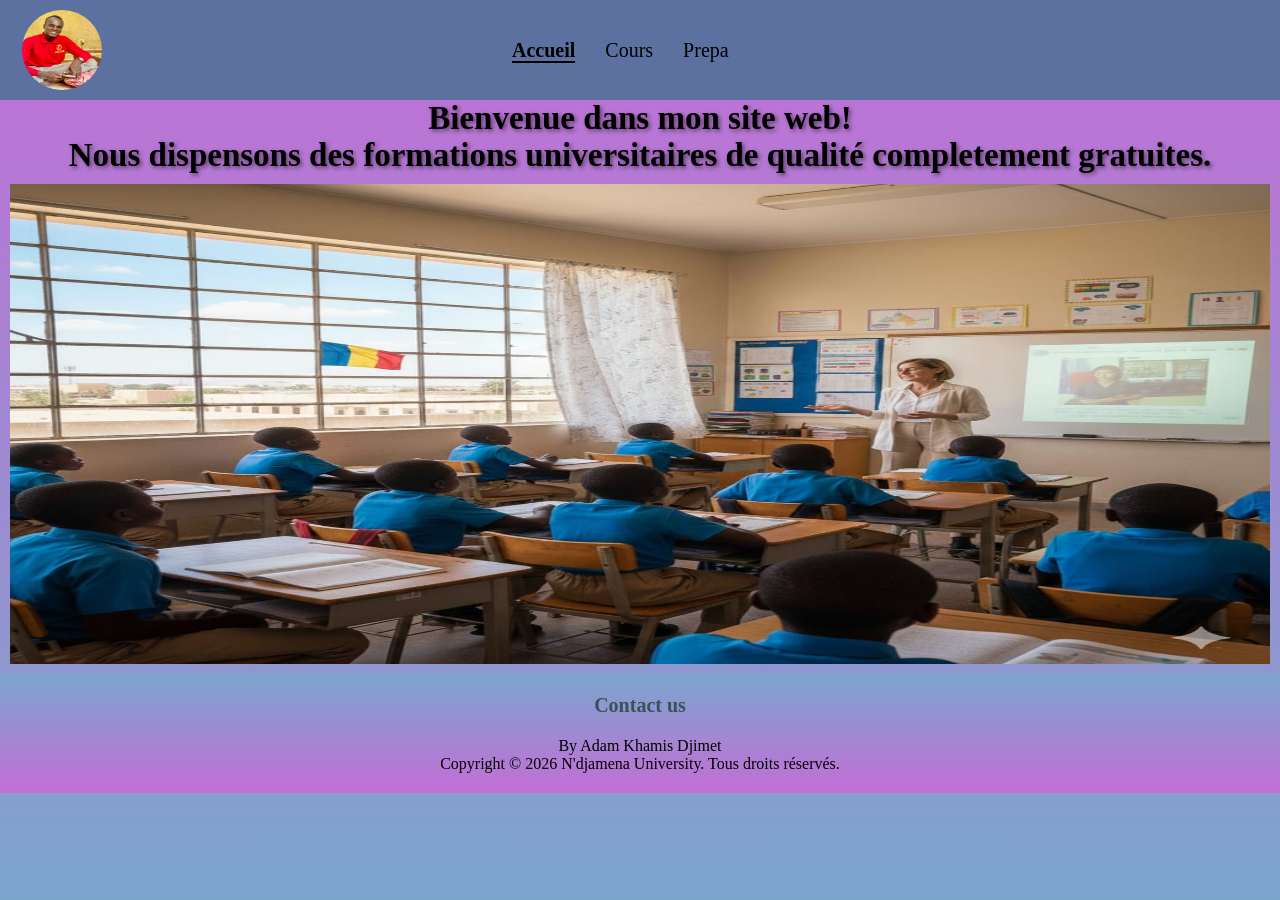
==== index.html @ eece489f "first commit" ====
<! doctype html>
<html lang="fr">
    <head>
        <title>Acceuil</title>
        <meta charset="UTF-8"/>
        <link rel="stylesheet" href="style.css"/>
        <meta name="viewport" content="width=device-width, initial-scale=1.0">
    </head>
    <body>
        <header>
            <a href="images/logo.jpeg"><img id="logo" src="images/logo.jpeg" alt="Erreur de chargement"  /></a>
            <nav>
                <ul id="top">
                    <li class="topliste"><a id="active" href="index.html">Accueil</a></li>
                    <li class="topliste"><a href="cours.html">Cours</a></li>
                    <li class="topliste"><a href="prepa.html">Prepa</a></li>
                </ul>
            </nav>

        </header>
        <h1>Bienvenue dans mon site web!</h1>
        <h1> Nous dispensons des formations universitaires de qualité completement gratuites.</h1>
        <img id="img1" src="images/img1.jpeg" alt="Image de l'université" />
        <footer>
            <a href="https://wa.me/23563512047" >
                <p id="contact">Contact us</p></br>
            </a>
            <p class="cprght">By Adam Khamis Djimet</p>
            <p class="cprght">Copyright © 2026 N'djamena University. Tous droits réservés.</p>
        </footer>
    </body>
</html>
---- style.css ----
/*  HEADER*/

#logo{
    width: 100px;
    height: 100px;
    display: flex;
    justify-self: start;
    padding: 10px;
    border-radius: 50%;
}
header{
    display: flex;
    align-items: center;

    background-color: #5c71a0;
    color: white;
    padding: 12px;
    height: 100px;
    text-align: center;
    
    
}
#top{
    display: flex;
    margin-left: 400px;
    justify-content: center;
    align-items: center;
    list-style-type: none;
    gap: 30px;
    font-size: 20px;
    
}
.topliste a {
    color: black;
    text-decoration: none;
    transition: all 0.3s ease;
}
.topliste a:hover{
    font-size: 23px ;
    border-bottom: 2px solid black;
    transition: all 0.3s ease;
}
#active{
    list-style-type: none;
    font-weight: bold;
    border-bottom: 2px solid black;
}


/*  CENTER*/

body{
    margin: 0;
    padding: 0;
  
    background-image: linear-gradient(to bottom, #c36ed6, #7ca5ce);
    background-attachment: fixed;
}
*{
    margin: 0;
    padding: 0;
    box-sizing: border-box;
}
h1{
    font-size: 33px;
    text-shadow: 2px 2px 4px rgba(0, 0, 0, 0.5);
    position: center;
    text-align: center;
}
#img1{
    width: 100%;
    height: 500px;
    display: flex;
    justify-content: center;
    padding: 10px;
}
#div1{
    display: flex;
    justify-content: center;
    align-items: center;
    padding: 900px;
}
.container-licence{
    
    height: 400px;
    display: flex;
    justify-content: center;
    align-items: center;
    gap: 20px;
    margin-top: 20px;
}
.licence{
    width: 150px;
    height: 400px;
    border: #5c71a0 solid 0px;
    border-radius: 2px;
    transition: all 0.3s ease;
    text-align: center;
    display: flex;
    justify-content: center;
    
}
.licence1{
    width: 150px;
    height: 400px;
    border: #5c71a0 solid 0px;
    gap: 20px;
    transition: all 0.3s ease;
    text-align: center;
    display: flex;
    flex-direction: column;
    justify-content: center;
}
#titre {
    border-bottom: 2px solid black;
    width: 120px ;
    height: 120px;
    border-radius: 50%;
    margin-top: 140px;
    background-color: #5c71a0;
    display: flex;
    justify-content: center;
    align-items: center;
    box-shadow: 5px 5px 11px rgba(0, 0, 0, 0.3);
    cursor: pointer;
    transition: all 0.3s ease;
}
.licence a {
    color: black;
    text-decoration: none;
    font-size:24px;
}
.licence1 a {
    color: black;
    text-decoration: none;
    font-size:22px;
}
#titre1 {
    width: 145px ;
    height: 195px;
    border-radius: 30px;
    background-color: #5c71a0;
    display: flex;
    justify-content: center;
    align-items: center;
}
#titre1:hover { 
    width: 155px ;
    height: 205px;
    transition: all 0.3s ease;
    box-shadow: 12px 14px 16px rgba(0, 0, 0, 0.3);
}
#titre:hover{
    width: 130px ;
    height: 130px;
    margin-top: 140px;
    transition: all 0.3s ease;
    box-shadow: 12px 14px 16px rgba(0, 0, 0, 0.3);
}
#listefiliere{
    list-style-type: none;
    text-align: center;
    display: flex;
    justify-content: center;
    flex-direction: column;
    gap: 30px;
    font-size: 18px;
    height: 100px;
    margin-top: 100px;
    transition: all 0.3s ease;
}
#listefiliere:hover{
    font-size: 22px;
    transition: all 0.3s ease;
}
.filiere a {
    color: black;
    text-decoration: none;
    transition: all 0.3s ease;
    
}
.filiere a:hover{
    color: black;
    font-size: 24px;
    border-bottom: 2px solid black;
    background-color: lightgrey;
    transition: all 0.3s ease;
}

/*  FOOTER*/



footer {
    display: flex;
    flex-direction: column;
    align-items: center;
    justify-content: center;
    background-image: linear-gradient(to bottom, #7ca5ce, #c36ed6);
    color: black;
    padding: 20px;
    text-align: center;
    text-decoration: none;
}
footer a {
    text-decoration: none;
    text-align: center;
}
#contact{
    width: 125px;
    height: 25px;
    color: rgb(58, 82, 88);
    text-decoration: none;
    font-size: 20px;
    font-weight: bold;
    transition: all 0.3s ease;  
}
#contact:hover {
    width: 125px;
    height: 25px;
    border: 0px solid white;
    color: black;
    text-decoration: none;
    font-size: 22px;
    transition: all 0.3s ease;
}



@media (max-width: 768px) {
    /* Reset des marges excessives */
    #top {
        margin-right: 0; /* On enlève les 500px */
        flex-direction: column; /* Menu vertical sur mobile */
        gap: 10px;
    }

    h1 {
        font-size: 32px; /* Plus petit pour mobile */
        margin-left: 20px; /* Au lieu de 400px */
        text-align: center;
    }

    #texte {
        margin-left: 20px; /* Au lieu de 100px */
        padding: 0 10px;
    }

    /* Ajustement du conteneur produit */
    .product-container {
        flex-direction: column; /* L'image passe au dessus du texte */
        margin: 10px;
        padding: 15px;
    }

    .product-details {
        padding: 20px 0;
    }

    /* Galerie d'images responsive */
    .image-gallery {
        flex-direction: column;
        align-items: center;
    }

    .image-gallery img {
        width: 100%; /* L'image prend toute la largeur disponible */
        max-width: 100%;
        height: auto;
    }

    .btn-buy {
        width: 100%; /* Bouton plus facile à cliquer sur mobile */
        margin-left: 0;
    }

    header {
        height: auto;
        flex-direction: column;
        align-items: center;
        gap: 15px;
    }
}
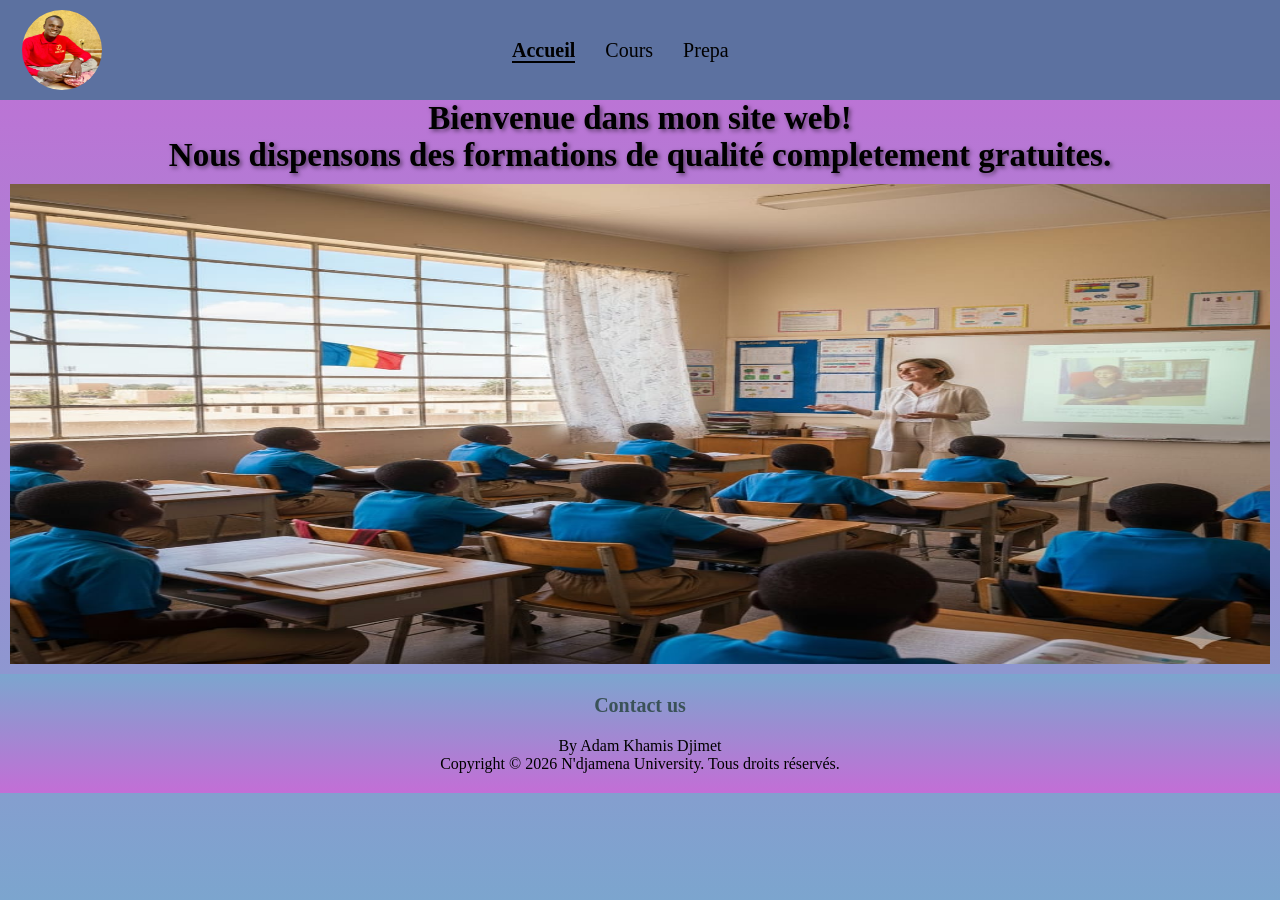
==== commit b4abb520: "2eme" ====
--- a/index.html
+++ b/index.html
@@ -19,7 +19,7 @@
 
         </header>
         <h1>Bienvenue dans mon site web!</h1>
-        <h1> Nous dispensons des formations universitaires de qualité completement gratuites.</h1>
+        <h1> Nous dispensons des formations de qualité completement gratuites.</h1>
         <img id="img1" src="images/img1.jpeg" alt="Image de l'université" />
         <footer>
             <a href="https://wa.me/23563512047" >
--- a/style.css
+++ b/style.css
@@ -225,59 +225,49 @@
     transition: all 0.3s ease;
 }
 
-
+/* --------- Responsive : règles non-intrusives pour tablettes / téléphones --------- */
+@media (max-width: 1024px) {
+    header{ padding: 12px 16px; height: auto; }
+    #top{ margin-left: 0; gap: 20px; }
+    #img1{ max-height: 420px; }
+    #div1{ padding: 20px; }
+    .container-licence{ gap: 14px; }
+    .licence, .licence1{ width: 48%; height: auto; }
+    #listefiliere{ margin-top: 50px; }
+}
 
 @media (max-width: 768px) {
-    /* Reset des marges excessives */
-    #top {
-        margin-right: 0; /* On enlève les 500px */
-        flex-direction: column; /* Menu vertical sur mobile */
-        gap: 10px;
-    }
-
-    h1 {
-        font-size: 32px; /* Plus petit pour mobile */
-        margin-left: 20px; /* Au lieu de 400px */
-        text-align: center;
-    }
-
-    #texte {
-        margin-left: 20px; /* Au lieu de 100px */
-        padding: 0 10px;
-    }
-
-    /* Ajustement du conteneur produit */
-    .product-container {
-        flex-direction: column; /* L'image passe au dessus du texte */
-        margin: 10px;
-        padding: 15px;
-    }
-
-    .product-details {
-        padding: 20px 0;
-    }
-
-    /* Galerie d'images responsive */
-    .image-gallery {
-        flex-direction: column;
-        align-items: center;
-    }
-
-    .image-gallery img {
-        width: 100%; /* L'image prend toute la largeur disponible */
-        max-width: 100%;
-        height: auto;
-    }
-
-    .btn-buy {
-        width: 100%; /* Bouton plus facile à cliquer sur mobile */
-        margin-left: 0;
-    }
-
-    header {
-        height: auto;
-        flex-direction: column;
-        align-items: center;
-        gap: 15px;
-    }
-}
+    #logo{ width: 80px; height: 80px; }
+    h1{ font-size: 26px; }
+    #top{ gap: 14px; font-size: 16px; }
+    #img1{ max-height: 360px; }
+    #div1{ padding: 12px; }
+    .container-licence{ flex-direction: column; align-items: center; height: auto; }
+    .licence, .licence1{ width: 75%; max-width: 360px; }
+    #titre{ margin-top: 40px; width: 100px; height: 100px; }
+    #titre1{ width: 120px; height: 160px; }
+}
+
+@media (max-width: 480px) {
+    body{ background-attachment: scroll; }
+    #logo{ width: 64px; height: 64px; padding: 6px; }
+    header{ padding: 8px; }
+    h1{ font-size: 20px; }
+    #top{ gap: 10px; font-size: 14px; flex-wrap: wrap; }
+    #top li{ padding: 6px 8px; }
+    #img1{ max-height: 240px; }
+    #div1{ padding: 8px; }
+    .container-licence{ gap: 12px; }
+    .licence, .licence1{ width: 100%; max-width: 420px; height: auto; }
+    #titre, #titre1{ width: 84px; height: 84px; margin-top: 12px; }
+    #titre:hover, #titre1:hover{ box-shadow: none; transform: none; }
+    #listefiliere{ margin-top: 30px; gap: 18px; }
+    .topliste a, .filiere a{ white-space: nowrap; }
+}
+
+/* petites améliorations d'interaction pour écrans tactiles */
+@media (hover: none) {
+    .topliste a:hover, .filiere a:hover, #titre:hover, #titre1:hover { transform: none; box-shadow: none; }
+}
+
+/* Fin responsive */
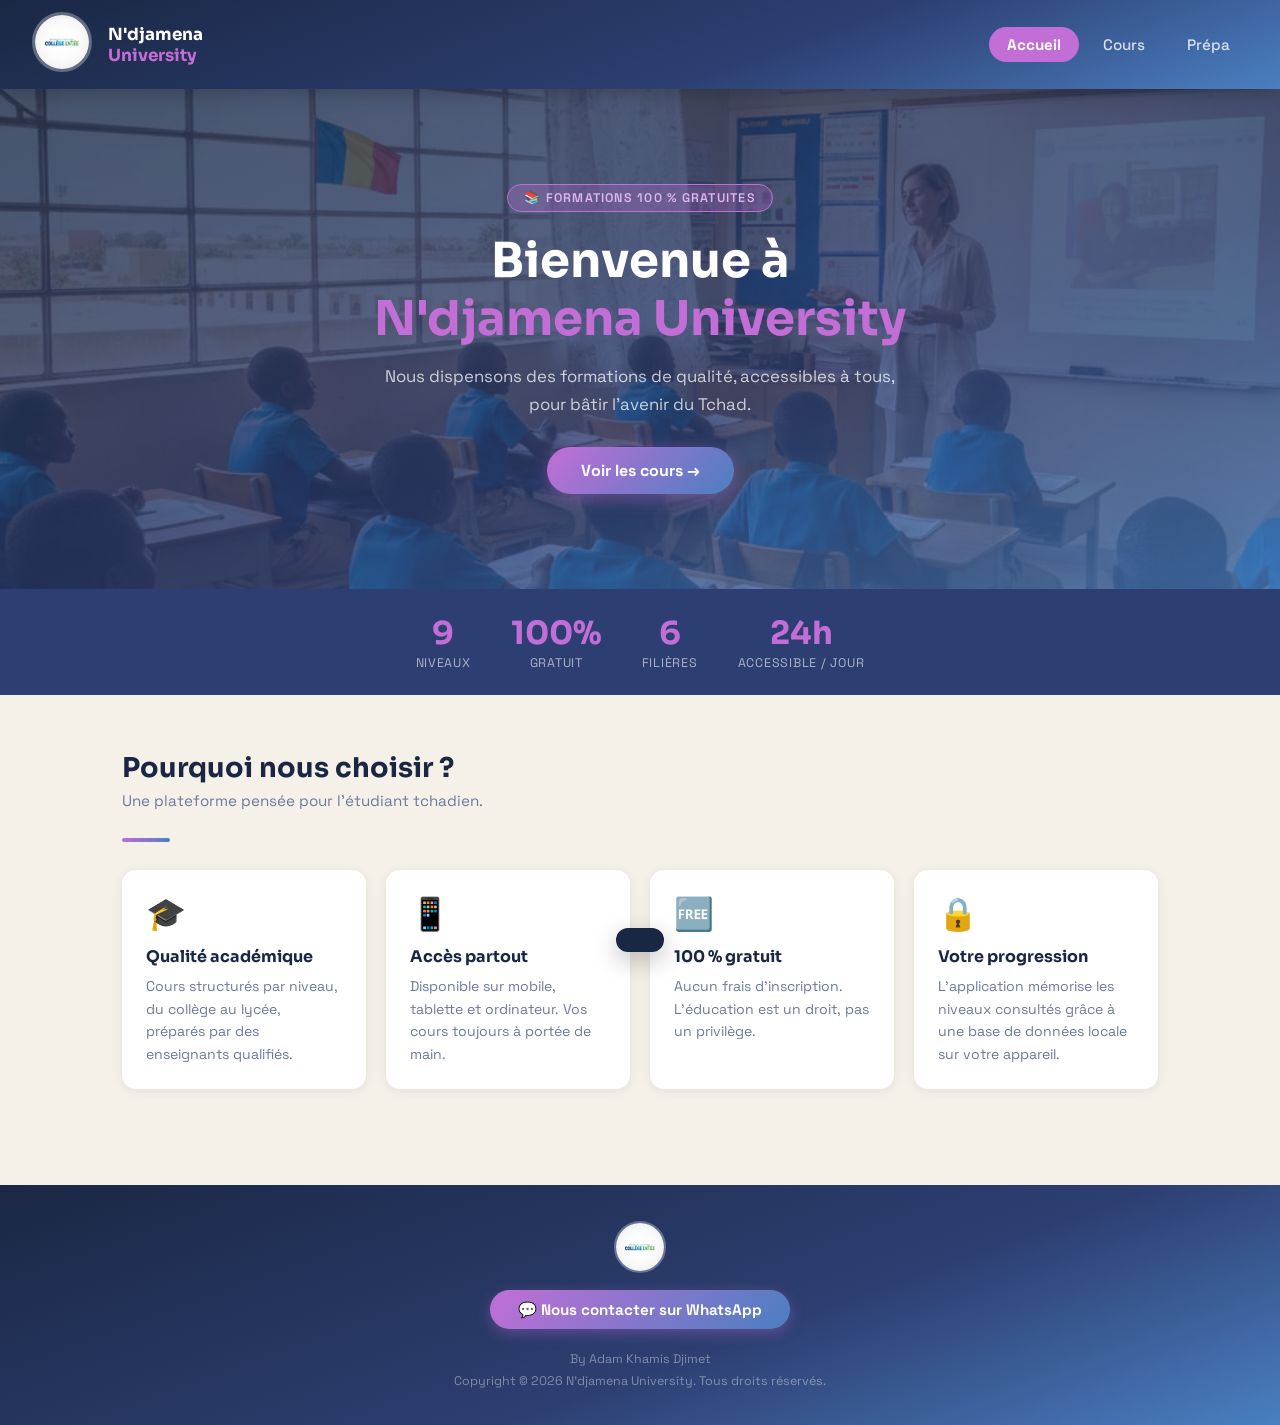
==== commit 44b551a5: "8eme" ====
--- a/index.html
+++ b/index.html
@@ -1,32 +1,483 @@
-<! doctype html>
+<!DOCTYPE html>
 <html lang="fr">
-    <head>
-        <title>Acceuil</title>
-        <meta charset="UTF-8"/>
-        <link rel="stylesheet" href="style.css"/>
-        <meta name="viewport" content="width=device-width, initial-scale=1.0">
-    </head>
-    <body>
-        <header>
-            <a href="images/logo.jpeg"><img id="logo" src="images/logo.jpeg" alt="Erreur de chargement"  /></a>
-            <nav>
-                <ul id="top">
-                    <li class="topliste"><a id="active" href="index.html">Accueil</a></li>
-                    <li class="topliste"><a href="cours.html">Cours</a></li>
-                    <li class="topliste"><a href="prepa.html">Prepa</a></li>
-                </ul>
-            </nav>
-
-        </header>
-        <h1>Bienvenue dans mon site web!</h1>
-        <h1> Nous dispensons des formations de qualité completement gratuites.</h1>
-        <img id="img1" src="images/img1.jpeg" alt="Image de l'université" />
-        <footer>
-            <a href="https://wa.me/23563512047" >
-                <p id="contact">Contact us</p></br>
-            </a>
-            <p class="cprght">By Adam Khamis Djimet</p>
-            <p class="cprght">Copyright © 2026 N'djamena University. Tous droits réservés.</p>
-        </footer>
-    </body>
-</html>+<head>
+  <meta charset="UTF-8"/>
+  <meta name="viewport" content="width=device-width, initial-scale=1.0"/>
+  <title>N'djamena University</title>
+  <link rel="preconnect" href="https://fonts.googleapis.com"/>
+  <link href="https://fonts.googleapis.com/css2?family=Sora:wght@300;400;600;700&family=Space+Grotesk:wght@400;500;700&display=swap" rel="stylesheet"/>
+  <style>
+    :root {
+      --navy:   #1a2744;
+      --indigo: #2d3f72;
+      --sky:    #4a7fc1;
+      --lilac:  #8b6bbf;
+      --sand:   #f5f0e8;
+      --white:  #ffffff;
+      --text:   #1a2744;
+      --muted:  #6b7a99;
+      --accent: #c36ed6;
+      --grad:   linear-gradient(135deg,#c36ed6 0%,#4a7fc1 100%);
+      --grad2:  linear-gradient(160deg,#1a2744 0%,#2d3f72 60%,#4a7fc1 100%);
+      --shadow: 0 8px 32px rgba(26,39,68,.18);
+      --r: 14px;
+    }
+    *, *::before, *::after { margin:0; padding:0; box-sizing:border-box; }
+    html { scroll-behavior:smooth; }
+    body { font-family:'Space Grotesk',sans-serif; background:var(--sand); color:var(--text); min-height:100vh; overflow-x:hidden; }
+
+    /* HEADER */
+    header {
+      position:sticky; top:0; z-index:100;
+      background:var(--grad2);
+      display:flex; align-items:center; gap:16px;
+      padding:12px 32px;
+      box-shadow:0 2px 20px rgba(0,0,0,.25);
+    }
+    .logo-wrap { cursor:pointer; flex-shrink:0; }
+    .logo-wrap img { width:60px; height:60px; border-radius:50%; border:3px solid rgba(255,255,255,.3); object-fit:cover; transition:transform .3s,border-color .3s; }
+    .logo-wrap:hover img { transform:scale(1.07); border-color:var(--accent); }
+    .site-title { font-family:'Sora',sans-serif; font-size:1.05rem; font-weight:700; color:#fff; line-height:1.25; }
+    .site-title span { color:var(--accent); }
+    nav { margin-left:auto; }
+    nav ul { list-style:none; display:flex; gap:6px; }
+    nav a { display:block; padding:8px 18px; border-radius:40px; color:rgba(255,255,255,.8); text-decoration:none; font-weight:500; font-size:.95rem; transition:all .25s; }
+    nav a:hover, nav a.active { background:rgba(255,255,255,.15); color:#fff; }
+    nav a.active { background:var(--accent); color:#fff; font-weight:700; }
+    .burger { display:none; flex-direction:column; gap:5px; cursor:pointer; padding:6px; margin-left:auto; }
+    .burger span { width:26px; height:2px; background:#fff; border-radius:2px; transition:.3s; }
+
+    /* PAGES */
+    .page { display:none; animation:fadeUp .4s ease; }
+    .page.active { display:block; }
+    @keyframes fadeUp { from{opacity:0;transform:translateY(16px)} to{opacity:1;transform:translateY(0)} }
+
+    /* HERO */
+    .hero { position:relative; min-height:500px; display:flex; align-items:center; justify-content:center; overflow:hidden; background:var(--grad2); }
+    .hero-bg { position:absolute; inset:0; background-image:var(--hero-img); background-size:cover; background-position:center; opacity:.22; }
+    .hero-content { position:relative; z-index:2; text-align:center; padding:60px 24px; max-width:720px; }
+    .hero-tag { display:inline-block; background:rgba(195,110,214,.25); border:1px solid var(--accent); color:#e0b5f5; font-size:.78rem; font-weight:600; letter-spacing:.1em; text-transform:uppercase; padding:5px 16px; border-radius:40px; margin-bottom:20px; }
+    .hero h1 { font-family:'Sora',sans-serif; font-size:clamp(1.8rem,5vw,3rem); color:#fff; line-height:1.2; margin-bottom:16px; }
+    .hero h1 em { font-style:normal; color:var(--accent); }
+    .hero p { color:rgba(255,255,255,.75); font-size:1.05rem; line-height:1.65; margin-bottom:28px; }
+    .btn-main { display:inline-block; background:var(--grad); color:#fff; font-weight:700; font-size:1rem; padding:13px 34px; border-radius:40px; text-decoration:none; border:none; cursor:pointer; box-shadow:0 4px 18px rgba(195,110,214,.4); transition:transform .25s,box-shadow .25s; font-family:inherit; }
+    .btn-main:hover { transform:translateY(-2px); box-shadow:0 8px 28px rgba(195,110,214,.55); }
+
+    /* STATS */
+    .stats-bar { display:flex; justify-content:center; gap:40px; flex-wrap:wrap; background:var(--indigo); padding:24px 32px; }
+    .stat { text-align:center; }
+    .stat-num { font-family:'Sora',sans-serif; font-size:2rem; font-weight:700; color:var(--accent); }
+    .stat-label { font-size:.78rem; color:rgba(255,255,255,.6); letter-spacing:.06em; text-transform:uppercase; margin-top:2px; }
+
+    /* FEATURE CARDS */
+    .section { padding:56px 32px; max-width:1100px; margin:0 auto; }
+    .section-title { font-family:'Sora',sans-serif; font-size:1.7rem; font-weight:700; margin-bottom:6px; color:var(--navy); }
+    .section-sub { color:var(--muted); font-size:.95rem; margin-bottom:28px; }
+    .divider { width:48px; height:4px; background:var(--grad); border-radius:4px; margin-bottom:28px; }
+    .features { display:grid; grid-template-columns:repeat(auto-fill,minmax(220px,1fr)); gap:20px; }
+    .feat-card { background:var(--white); padding:24px; border-radius:var(--r); box-shadow:0 2px 12px rgba(26,39,68,.07); transition:transform .25s,box-shadow .25s; }
+    .feat-card:hover { transform:translateY(-4px); box-shadow:var(--shadow); }
+    .feat-icon { font-size:2rem; margin-bottom:12px; }
+    .feat-card h3 { font-family:'Sora',sans-serif; font-size:1rem; margin-bottom:8px; color:var(--navy); }
+    .feat-card p { font-size:.88rem; color:var(--muted); line-height:1.6; }
+
+    /* LEVELS GRID */
+    .search-wrap { display:flex; align-items:center; gap:10px; background:var(--white); border:2px solid rgba(26,39,68,.1); border-radius:40px; padding:10px 20px; margin-bottom:28px; transition:border-color .2s; }
+    .search-wrap:focus-within { border-color:var(--lilac); }
+    .search-wrap input { flex:1; border:none; outline:none; font-family:inherit; font-size:.95rem; color:var(--text); background:none; }
+    .levels-grid { display:grid; grid-template-columns:repeat(auto-fill,minmax(150px,1fr)); gap:16px; }
+    .level-card { background:var(--white); border-radius:var(--r); padding:24px 14px; text-align:center; cursor:pointer; box-shadow:0 2px 12px rgba(26,39,68,.08); border:2px solid transparent; transition:all .28s cubic-bezier(.34,1.56,.64,1); position:relative; overflow:hidden; }
+    .level-card::after { content:''; position:absolute; inset:0; background:var(--grad); opacity:0; transition:opacity .3s; pointer-events:none; }
+    .level-card:hover { transform:translateY(-6px) scale(1.03); box-shadow:var(--shadow); border-color:var(--lilac); }
+    .level-card:hover::after { opacity:.06; }
+    .level-card:hover .level-icon { transform:scale(1.15); }
+    .level-icon { width:64px; height:64px; border-radius:50%; background:var(--grad); display:flex; align-items:center; justify-content:center; margin:0 auto 14px; font-size:1.5rem; transition:transform .3s; }
+    .level-name { font-family:'Sora',sans-serif; font-size:1rem; font-weight:700; color:var(--navy); margin-bottom:4px; }
+    .level-sub { font-size:.73rem; color:var(--muted); line-height:1.4; }
+    .level-badge { position:absolute; top:10px; right:10px; background:var(--grad); color:#fff; font-size:.58rem; font-weight:700; letter-spacing:.06em; padding:3px 8px; border-radius:20px; text-transform:uppercase; }
+    .visited-dot { position:absolute; top:10px; left:10px; width:8px; height:8px; background:#4caf50; border-radius:50%; box-shadow:0 0 0 2px rgba(76,175,80,.2); }
+    .cat-label { grid-column:1/-1; font-family:'Sora',sans-serif; font-size:.78rem; font-weight:700; text-transform:uppercase; letter-spacing:.1em; color:var(--muted); margin-top:8px; padding-bottom:4px; border-bottom:1px solid rgba(26,39,68,.08); }
+
+    /* MODAL */
+    .modal-overlay { display:none; position:fixed; inset:0; z-index:500; background:rgba(10,16,32,.72); backdrop-filter:blur(6px); align-items:center; justify-content:center; padding:20px; }
+    .modal-overlay.open { display:flex; animation:fadeIn .22s ease; }
+    @keyframes fadeIn { from{opacity:0} to{opacity:1} }
+    .modal { background:var(--white); border-radius:20px; width:100%; max-width:920px; max-height:90vh; display:flex; flex-direction:column; box-shadow:0 24px 80px rgba(0,0,0,.4); animation:popIn .3s cubic-bezier(.34,1.56,.64,1); }
+    @keyframes popIn { from{transform:scale(.88);opacity:0} to{transform:scale(1);opacity:1} }
+    .modal-head { display:flex; align-items:center; gap:14px; padding:20px 24px; border-bottom:1px solid rgba(26,39,68,.08); }
+    .modal-icon { width:46px; height:46px; border-radius:12px; background:var(--grad); display:flex; align-items:center; justify-content:center; font-size:1.3rem; flex-shrink:0; }
+    .modal-title { font-family:'Sora',sans-serif; font-size:1.1rem; font-weight:700; color:var(--navy); }
+    .modal-sub { font-size:.8rem; color:var(--muted); margin-top:2px; }
+    .modal-close { margin-left:auto; background:none; border:none; font-size:1.2rem; cursor:pointer; color:var(--muted); width:36px; height:36px; border-radius:50%; display:flex; align-items:center; justify-content:center; transition:background .2s; }
+    .modal-close:hover { background:rgba(26,39,68,.08); color:var(--navy); }
+    .modal-body { flex:1; overflow:hidden; display:flex; flex-direction:column; min-height:0; }
+    .modal-tabs { display:flex; gap:4px; padding:12px 24px 0; border-bottom:1px solid rgba(26,39,68,.08); flex-shrink:0; }
+    .tab-btn { padding:8px 18px; border:none; background:none; font-family:inherit; font-size:.88rem; font-weight:500; color:var(--muted); cursor:pointer; border-radius:8px 8px 0 0; border-bottom:2px solid transparent; transition:all .2s; }
+    .tab-btn.active { color:var(--navy); font-weight:700; border-bottom-color:var(--accent); background:rgba(139,107,191,.07); }
+    .tab-content { display:none; flex:1; overflow:auto; min-height:0; }
+    .tab-content.active { display:flex; flex-direction:column; }
+    .drive-loading { display:flex; flex-direction:column; align-items:center; justify-content:center; gap:14px; padding:60px; color:var(--muted); font-size:.9rem; flex:1; }
+    .spinner { width:40px; height:40px; border:3px solid rgba(139,107,191,.2); border-top-color:var(--lilac); border-radius:50%; animation:spin .8s linear infinite; }
+    @keyframes spin { to{transform:rotate(360deg)} }
+    .drive-frame { flex:1; width:100%; min-height:460px; border:none; background:#f5f5f5; }
+    .quick-links { padding:20px 24px; display:flex; flex-direction:column; gap:10px; }
+    .link-item { display:flex; align-items:center; gap:12px; padding:14px 16px; background:var(--sand); border-radius:10px; text-decoration:none; color:var(--text); border:2px solid transparent; transition:all .22s; }
+    .link-item:hover { border-color:var(--lilac); background:rgba(139,107,191,.09); transform:translateX(4px); }
+    .link-icon { font-size:1.2rem; flex-shrink:0; }
+    .link-text { font-weight:600; font-size:.9rem; }
+    .link-sub { font-size:.75rem; color:var(--muted); margin-top:2px; }
+    .link-arrow { margin-left:auto; color:var(--muted); font-size:1rem; }
+
+    /* PREPA */
+    .prepa-empty { display:flex; flex-direction:column; align-items:center; justify-content:center; padding:80px 20px; text-align:center; gap:16px; }
+    .prepa-empty .empty-icon { font-size:4rem; }
+    .prepa-empty h2 { font-family:'Sora',sans-serif; font-size:1.5rem; color:var(--navy); }
+    .prepa-empty p { color:var(--muted); max-width:380px; line-height:1.6; }
+
+    /* TOAST */
+    #toast { position:fixed; bottom:28px; left:50%; transform:translateX(-50%) translateY(80px); background:var(--navy); color:#fff; padding:12px 24px; border-radius:40px; font-size:.88rem; font-weight:500; box-shadow:0 8px 24px rgba(0,0,0,.25); transition:transform .35s cubic-bezier(.34,1.56,.64,1); z-index:9999; pointer-events:none; white-space:nowrap; }
+    #toast.show { transform:translateX(-50%) translateY(0); }
+
+    /* FOOTER */
+    footer { background:var(--grad2); color:rgba(255,255,255,.75); text-align:center; padding:36px 20px; margin-top:40px; }
+    .footer-logo { width:52px; height:52px; border-radius:50%; object-fit:cover; border:2px solid rgba(255,255,255,.3); margin-bottom:12px; }
+    .footer-contact { display:inline-block; background:var(--grad); color:#fff; font-weight:700; font-size:.95rem; padding:10px 28px; border-radius:40px; text-decoration:none; margin-bottom:16px; box-shadow:0 4px 14px rgba(195,110,214,.35); transition:transform .2s; }
+    .footer-contact:hover { transform:translateY(-2px); }
+    .footer-copy { font-size:.78rem; color:rgba(255,255,255,.4); margin-top:6px; }
+
+    /* RESPONSIVE */
+    @media (max-width:640px) {
+      header { padding:12px 16px; }
+      nav { display:none; position:absolute; top:86px; left:0; right:0; background:var(--navy); padding:12px; }
+      nav.open { display:block; }
+      nav.open ul { flex-direction:column; gap:4px; }
+      .burger { display:flex; }
+      .levels-grid { grid-template-columns:repeat(2,1fr); }
+      .section { padding:36px 16px; }
+      .stats-bar { gap:20px; padding:20px 16px; }
+      .modal-overlay { padding:0; align-items:flex-end; }
+      .modal { border-radius:18px 18px 0 0; max-height:94vh; }
+    }
+  </style>
+</head>
+<body>
+
+<!-- HEADER -->
+<header>
+  <div class="logo-wrap" onclick="navigate('accueil')">
+    <img id="site-logo" src="" alt="Logo"/>
+  </div>
+  <div class="site-title">N'djamena<br/><span>University</span></div>
+  <nav id="main-nav">
+    <ul>
+      <li><a href="#" class="nav-link active" data-page="accueil">Accueil</a></li>
+      <li><a href="#" class="nav-link" data-page="cours">Cours</a></li>
+      <li><a href="#" class="nav-link" data-page="prepa">Prépa</a></li>
+    </ul>
+  </nav>
+  <div class="burger" id="burger" onclick="toggleMenu()">
+    <span></span><span></span><span></span>
+  </div>
+</header>
+
+<!-- PAGE ACCUEIL -->
+<div class="page active" id="page-accueil">
+  <section class="hero">
+    <div class="hero-bg" id="hero-bg"></div>
+    <div class="hero-content">
+      <div class="hero-tag">📚 Formations 100 % gratuites</div>
+      <h1>Bienvenue à<br/><em>N'djamena University</em></h1>
+      <p>Nous dispensons des formations de qualité, accessibles à tous,<br/>pour bâtir l'avenir du Tchad.</p>
+      <button class="btn-main" onclick="navigate('cours')">Voir les cours →</button>
+    </div>
+  </section>
+
+  <div class="stats-bar">
+    <div class="stat"><div class="stat-num" data-target="9">0</div><div class="stat-label">Niveaux</div></div>
+    <div class="stat"><div class="stat-num" data-target="100" data-suffix="%">0</div><div class="stat-label">Gratuit</div></div>
+    <div class="stat"><div class="stat-num" data-target="6">0</div><div class="stat-label">Filières</div></div>
+    <div class="stat"><div class="stat-num" data-target="24" data-suffix="h">0</div><div class="stat-label">Accessible / jour</div></div>
+  </div>
+
+  <div class="section">
+    <h2 class="section-title">Pourquoi nous choisir ?</h2>
+    <p class="section-sub">Une plateforme pensée pour l'étudiant tchadien.</p>
+    <div class="divider"></div>
+    <div class="features">
+      <div class="feat-card"><div class="feat-icon">🎓</div><h3>Qualité académique</h3><p>Cours structurés par niveau, du collège au lycée, préparés par des enseignants qualifiés.</p></div>
+      <div class="feat-card"><div class="feat-icon">📱</div><h3>Accès partout</h3><p>Disponible sur mobile, tablette et ordinateur. Vos cours toujours à portée de main.</p></div>
+      <div class="feat-card"><div class="feat-icon">🆓</div><h3>100 % gratuit</h3><p>Aucun frais d'inscription. L'éducation est un droit, pas un privilège.</p></div>
+      <div class="feat-card"><div class="feat-icon">🔒</div><h3>Votre progression</h3><p>L'application mémorise les niveaux consultés grâce à une base de données locale sur votre appareil.</p></div>
+    </div>
+  </div>
+</div>
+
+<!-- PAGE COURS -->
+<div class="page" id="page-cours">
+  <div class="section">
+    <h2 class="section-title">Cours par niveau</h2>
+    <p class="section-sub">Cliquez sur un niveau pour consulter les documents directement ici, sans quitter la page.</p>
+    <div class="divider"></div>
+    <div class="search-wrap">
+      <span>🔍</span>
+      <input type="text" id="level-search" placeholder="Rechercher un niveau…" oninput="filterLevels()"/>
+      <span id="search-clear" style="cursor:pointer;display:none;color:var(--muted)" onclick="clearSearch()">✕</span>
+    </div>
+    <div class="levels-grid" id="levels-grid"></div>
+  </div>
+</div>
+
+<!-- PAGE PREPA -->
+<div class="page" id="page-prepa">
+  <div class="section">
+    <h2 class="section-title">Préparation aux examens</h2>
+    <div class="divider"></div>
+    <div class="prepa-empty">
+      <div class="empty-icon">🚧</div>
+      <h2>Bientôt disponible</h2>
+      <p>Les ressources de préparation aux examens sont en cours de préparation. Revenez bientôt !</p>
+      <button class="btn-main" onclick="navigate('accueil')" style="margin-top:12px;">← Retour à l'accueil</button>
+    </div>
+  </div>
+</div>
+
+<!-- MODAL -->
+<div class="modal-overlay" id="modal-overlay" onclick="overlayClick(event)">
+  <div class="modal" id="modal">
+    <div class="modal-head">
+      <div class="modal-icon" id="modal-icon">📚</div>
+      <div>
+        <div class="modal-title" id="modal-title">Cours</div>
+        <div class="modal-sub" id="modal-sub">Documents disponibles</div>
+      </div>
+      <button class="modal-close" onclick="closeModal()">✕</button>
+    </div>
+    <div class="modal-body">
+      <div class="modal-tabs">
+        <button class="tab-btn active" data-tab="embed" onclick="switchTab('embed',this)">📂 Parcourir</button>
+        <button class="tab-btn" data-tab="links" onclick="switchTab('links',this)">🔗 Liens rapides</button>
+      </div>
+      <div class="tab-content active" id="tab-embed">
+        <div id="drive-loading" class="drive-loading">
+          <div class="spinner"></div>
+          <span>Chargement des documents…</span>
+        </div>
+        <iframe id="drive-frame" class="drive-frame" style="display:none"
+          allow="autoplay" sandbox="allow-scripts allow-same-origin allow-popups allow-forms allow-top-navigation"></iframe>
+      </div>
+      <div class="tab-content" id="tab-links">
+        <div class="quick-links" id="quick-links-content"></div>
+      </div>
+    </div>
+  </div>
+</div>
+
+<!-- FOOTER -->
+<footer>
+  <img class="footer-logo" id="footer-logo" src="" alt="Logo"/>
+  <br/>
+  <a href="https://wa.me/23563512047" class="footer-contact" target="_blank">💬 Nous contacter sur WhatsApp</a>
+  <div class="footer-copy">By Adam Khamis Djimet</div>
+  <div class="footer-copy">Copyright © 2026 N'djamena University. Tous droits réservés.</div>
+</footer>
+
+<div id="toast"></div>
+
+<script>
+/* ── DATA ─────────────────────────────────── */
+const LEVELS = [
+  { id:'6eme', name:'6ème',    icon:'1️⃣', sub:'Collège · 1ʳᵉ année',   cat:'Collège', badge:'Collège', url:'https://drive.google.com/drive/folders/110b_bDhDWsl2E_wBkOXLW2j0eJE7vkTx' },
+  { id:'5eme', name:'5ème',    icon:'2️⃣', sub:'Collège · 2ᵉ année',    cat:'Collège', badge:'Collège', url:'https://drive.google.com/drive/folders/1dXyLwWom_jJAfgvqno3IFfK24Y_eA6Vc' },
+  { id:'4eme', name:'4ème',    icon:'3️⃣', sub:'Collège · 3ᵉ année',    cat:'Collège', badge:'Collège', url:'https://drive.google.com/drive/folders/16G9k5XErKwnDeDxwHq_Y8xp4Xe8HHNy8' },
+  { id:'3eme', name:'3ème',    icon:'4️⃣', sub:'Collège · Brevet',      cat:'Collège', badge:'Brevet',  url:'https://drive.google.com/drive/folders/1P7I1EPmqEKAiTWFL7VehY2hUytuAkrBP' },
+  { id:'2nd',  name:'2nde',    icon:'5️⃣', sub:'Lycée · 1ʳᵉ année',    cat:'Lycée',   badge:'Lycée',   url:'https://drive.google.com/drive/folders/19F7fjpLbJb3-9IUh-aDoPhh2deCNjaAh' },
+  { id:'1L',   name:'1ère L',  icon:'📖', sub:'Littéraire',             cat:'Lycée',   badge:'Lycée',   url:'https://drive.google.com/drive/folders/1IAMOZkiTy1PEWtt6xJe__urztlajeT7a' },
+  { id:'1S',   name:'1ère S',  icon:'🔬', sub:'Scientifique',           cat:'Lycée',   badge:'Lycée',   url:'https://drive.google.com/drive/folders/1rOW77UaguzbHvHEBv11ClWBRkNYGOMUL' },
+  { id:'TA',   name:'Tle A',   icon:'🎨', sub:'Terminale Arts',         cat:'Terminale',badge:'Bac',    url:'https://drive.google.com/drive/folders/1FXJ-RImEs5ZL7NufShbE9xuxKIlZP4pA' },
+  { id:'TDC',  name:'Tle D/C', icon:'🧮', sub:'Sciences & Commerce',    cat:'Terminale',badge:'Bac',    url:'https://drive.google.com/drive/folders/1ScYgDuRUiwtvGG_c1Yn7fmu5as8rcCu8' },
+];
+
+/* ── IMAGES (base64 injected by build script) ── */
+const LOGO_B64 = '/9j/4AAQSkZJRgABAQAAAQABAAD/2wCEAAYGBgYHBgcICAcKCwoLCg8ODAwODxYQERAREBYiFRkVFRkVIh4kHhweJB42KiYmKjY+NDI0PkxERExfWl98fKcBBgYGBgcGBwgIBwoLCgsKDw4MDA4PFhAREBEQFiIVGRUVGRUiHiQeHB4kHjYqJiYqNj40MjQ+TERETF9aX3x8p//CABEIBAAEAAMBIgACEQEDEQH/xAAyAAEBAAMBAQEAAAAAAAAAAAAAAQMEBQYCBwEBAQEBAQEAAAAAAAAAAAAAAAECAwQF/[base64]/fmq5WS56LmjpNOS7rR+jcYsS7TT1rnqtDezqtFc7zWxLvOd9pvOVsmbNpYbOm+dLOt9zfm56jTwS7fzjlzm2dKS700q1utXAnRa+w2IoAAIACpRAAgKAlgAAlgAAAAsoAAsoAACAooAAAAAlHJ62l975aX30tKtXb2teNLp/euczqZdVPnX6WOsO594c65XQ2NfWcGXcsul0MeTOuX8/HR3y0vrd+JrWxdHXsxdPBnx0x627p2a/3trnW38ObO+TNz71y0M+znmuVny5TWxb3yuhnz/aZNLd+M71fjf+bnl5d7WZwZdn6XW0+t8Gvj2vk1suf6MsqdgAIAAAACABAUBLAAAQAAAAoAAFlAAAAFlAAAAAFlBAUAAAAABHB73G3y0+t5747+X2P1ob/m9wTQAICgAAAAAAAADBJnc3UxjuYuDeWfRXi9TpvNF67kvCxje0cWfz8uz94svq7pVsAAABAAAAJYAAAQAAAFAAAsoAAAAsFCJPHbz6HB5S9ufsej+fdDN9lfnV4ddjm+axejh6fZ8es9/fL+o4dsfPwec6c/a7PlfVc+gZ3ravL5vo8vtMvF7XHuGd62vwtf0+L0mtxbrHo9nyfRx09Gnn+Pfq4fP3v5PRbPlbL6/Dq6nL07f15u9vN6Sediem2/H+w5ekOffHqYOPnh6jNw+5ejX2PLSd3b8r6CTbNPXSuDl5cOhzvScea0/rLh44+rk3FwdTA79frX5l58+nm40Oztec7XTf1OLeeexOSjq7HB6W9b49GwVAAAASxAAUCLAAEBaAAEWUBQAAQFqDg+a3tD1+bP2Nnucungvjscbvx9dxN3g89N3R9xZwuT7zzudcT1fkuxrG1570Pnjrep8r6rl2Dl18xzenzPZ8/v8Aa4va83rDHXx2LNh93zOjk6u55vV5/f6LPTkcTb0/R4svRzdfn24Gn6tnerz+1w5eVsa3Y7+PH9dxw9vG7KY6UTfI5HZ42PL0u5wO9et4Xd1mvO9TmfePN6fj9bzeu2PoaHfxja0tzF078tsdHnjj9PM3vUau3jPDyY9jjy2b1Ho7crezfC+fp5OG/enPV25u5mWh00BAAgKAlgCAoJAAAoFAACLKoAAAICgfn+P6+Pb5vb72jv8Aj78/lellnK8n7Txfflk994H32NON2ePz35jf5+96vN1/Oeg89nXW9V5T1fLqHLr5jmdLl+zwei7XE7fm9YY6ePwZcPu+Z3c3nbjp6Lp+K9Xx7+bxnp8Xp9zX0fH9DrPJOnL1nE+/iXk7+hPR4/QfXnbjr67Jyur5/[base64]/OZ11/V+S9bx6Cc+vluZ0+Z7PD6HucTt+b1BjfjMObD7vn9fPu7vm9XH63259PG/Ozq+35/qdT66vk9vj/n0fm/T4+nlw5MdeTt6fX3yyfXXeb2a+wY6gvH4/Y4+fL0u9we9eoXpPNem4WefO3NPrZ45tjT2b2+H3jlZcuorNPpPn718kcXJi2efLevRdu2rm+8d155Prx+fpXovV20t01oNVAAAAAgAAEsAAAAKAAACgAAAAA815/9B8V6OPx2vOumevyvnInrfOeonDp4zp8759HL0fCwo+vU8j1/LpwPO+j85vG30+DdZ7215fPm9LldPl6x0N3h07fQ8p0Ma18OXF149fNxJnXd3fLb+N7nH9j5iT46vDdeXT50tz0MubHx9HH3NN283bcRjr3et431/HvkHL08jjdri58mxvcknWz8PPNeo4nb4euvO6/H62eT71c03uTX2rrNrbWO6x4Z8Zxky6HRjg58Lnz6t5LWutuee7d3xfqOPLqfPNa309vg9PeukO/WAAABAWAAASwAAAAWUAAAoQFABAUVHx9w4uv6NucLrZ2QTWty+61nz+z11kpjeLk9tc8P67TU42bpo1NLsU4jtLOLub1l5+v2Ccf57SuNtb6ErO+Zr9tvnxt3cSsOZnfInYb58i9YcvqGdBN4ef1kzyXWM8vPula2ya5W9nJiZS4sW0TBi2xguYYslLofHSTPNdIc/[base64]/[base64]//EAAL/[base64]/[base64]/AF2/[base64]/xAAC/[base64]/P67ZzXsTywX0BDwHwBSjxSjygSjwCgDxHDgBRzgBwHlvvbJPLVT+RRZ246/ahFKpf4bXhDgQjxTwADwHwhSDwTiiBADwChTygCABDSATDwBzAzzy3ofbjz3Sxzwzzzzjzhbafi/PpgDwgDwDShADQjwThQCgShDzwQwVn5oOi7hOLyH3xHXH7ldnx1zxRWKoiR+YPx5CAueUEBwBShUHyjASnQCj2kDzzXxw+ygdjg3FhTfTxqvz96OzMwbzT0K6H/wDi/kU9ng0voA8JMgU5Ep5VoUA8xgA8818so7fdYQZKJUme8D52WnwtHNV8Ks8PjdIPugSaTR+qAB8U8AUh8g8csQI8AQA88AAcw4tKMykf/wDFcPULLiqI1OjFPE3sR/0shPakHQvmcwHIHPAOAPFKKKAAPAFAPOAHLFgLkcHkKuwWiJfB5gyMDubAPO/W1QnTfFeTIamf8QKAPPQOFPFKKPNKPKPAVKFfOZ4EpDedPzXS/CzUgTQ4bfrwfPnXOkIUrn/[base64]/EAD0RAAIBAwICBQkHAgcBAQAAAAECAwAEERIhBTETQVFxkRAUFSIyNFNhsSNAUmJygaFCgiQzUHOgwdEwNf/aAAgBAgEBPwD/AJiMyRRXrLp+zVxkfKo4Q2SAgMmejViagtSzRFyoDOMKeZwamgKHUMaWkZQO6jaupcM6qFbTk5wTUduZDgSoDnABPOjbqLZZNY1aiCN/CpLY9JISUjVWxzJGa81kzJqZVCYySdsNyIqWNo2wSDsCCORBo2rjProWC6tIO+KFq5UesuorkJnfFCBy8S7ZcZFdAREJC6AEHA6ziujYxl9sasV5s/r5ZQF05J/NUiGNsEg7AgjkQa6E6dQdDjGQOrNdC+XHWvOjCwzgqcHBx1U0DKGOpTp5gU0J1P7KgEA70qFiQCNhXQnb1l35fOghPWBnkKC8sgeyaK8u4VpO9BCezlmiMH/Q7l7WWSSQNKCeQKj/[base64]/uc1G8XRNG5YesGBAzU08bibTn1tGM/lFSuHKY6kA8Ka4iKSKNWGXAXAAFNONMeB6wILfPTyp5weTvuc6SKMqkzfm5eOallVxJjO7A+ApGC6vmpFBwDH+Wlk2HrMMdlaxgdxoP3jYVqznJNahj+3H+mcNeBLoNKQAAcE8s1PYWtwNQAVj/UtTRmOV0JB0nGf/szKoyxAFS8RgTllj8hUvGJgRoiUD55NWvE7efCk6H/Cf+j5Ly683QELkk4FPcXdy43Y9irURbo01+1pGe/[base64]/WuL+9/2DyWXucH6BXEvfZu8fTyRf5Uf6RU/FbtJpUBXCuQNuw1LxG6ljZGYYPPAqwhEVrEMbsNR7zV9xOVJmjiwAuxOMkmo+L3K+2qv/FWEjScQV2OS2onwq8kaK2kkTmMYr0pd/iXwqe5lnYGQ5wMDyS+2ag9j96mTWhpDpZW7DV4/qBR11bRhpR8t6nWEoelAwOuoYFlUGOZgvUMZIqC0SFy+pmYjGTUUhlsbpvm9RIHlRTyLAGvRlp+FvGltIYEkMYOStH5UOEWX4G8agsLaB9aKdWMZJz95TZV7qnOZ5j+dvrUN9cwppR8DswDXCnd4pXY5Yybn9q4ycvB3GrH3uH9VXS5t5/8Abb6Vwv3GPvP1ri/vf9g8lif8HB+gVxL32bvH08kJ+xi/QKk4XaO7MQ2WJJ3riNjDbpG0edzggmlACqOwV0L3F66KQCztua9Cy/GXwq0t3g4kkbEEgE5HdU0SSxtG/I86HCbTsbxq6hENxJGOQPkkHrmovZ8kqaXNPlsZPVioVEaKDzY1fIzoWDZUdQ6zXD45NbMpGBjIPWKd1UEk1c+7y/oNLlWDDmDmjf3PaPCraZprVmfGRkUFr0ndjrXwrh11LcI5kxlT95ibXHG3aoq6QpczKfxn+aVWbOlScDJxXB2+ylX8wNcZQ/YN1biuHIXvIgO0mrxglrOSf6CPGuGe5R95+tcW97/sHksR/hIP0CuJe+zd4+nkhH2Uf6RU/EbxZ5VEuAHIGw5A1Nczz46SQnHKoX1Qxt2qDTu9rfyOBuHJwew1ZXJuYS5QLhsU3/7Ef+3/ANGr2R4rWV0OGGMGvSV78b+BTuzsWY5JO58jj1jUfs+SdQVFRqDIuaU+tv8AGP0oghs7gnr2BP7jY9xphoGwABGWx6vj2VjET7YG3Vjr8a1EpegknBOKRAZEBGxYV5la/C/k10aRwsqDAwaIIocPs8D7L+TUUMUIIjXAP3nhNyjx9Cxw6+z8xVxaW87ZkQEjr5VHFDAh0KqjrNW93DDfyFf8pzipY45k0sAymre2gtyTGmCdieZri92pUQRuCc5f/wArhZzZp3n61NZ20za5I8tjGcmn4bZ9E+I8HScHJqyYeaQb/[base64]/anZBkakUHGebMcUhDJeMOROaydQI5g151c/E/gVbXE0rOjtn1CaO9efXnxf4FWd5cPcojvlTnqH3kEggg0vELxRgTE94BqW5nmGJJCR2ch5Irq4h2SUgdnMU9/eOMGY/tgfTyRXM8IIjkIBr0hefGNNfXbKVMzYIwajvLmJdKSkDsr0je/GanvbqRSrSkg8xUd9dxqFWZgBXpK9+OfAVJe3UiFHlJU8xQyKTiN6gwJie8A1Le3Uow8zY7Bt9KRmRgynBHIivSN78Y+Ar0je/GPgKmuJpyDI5bHLyYFaRWheyiARg0EUchWlewUY0PNRRjU88mujT8C+FaVGRgb15rB8MV5rB+AUkMUZJRAKNnbEkmIV5ja/CHiajtbeNtSRgHt/wCWb//EAEIRAAIBAwICBQcICAYDAAAAAAECAwAEEQUSITETIkFRsRAUNHFygZEjQFJTYWKCkgYVFiRCVKGiJjIzUHOgMDVj/9oACAEDAQE/AP8AuIwSTTWAYN8qyHB+2pZypAzIViwZWQCrm8CpMsauSqElgOCkjhVvchxsOdyxozHv3CheowiKRu5dN4UYyF7zU12IhuMMpXbuZgB1RS3chvWi6NtmxSG4duePPlUN4BDCB0krspbkAcd57KN/[base64]/jlaIdHIokHUZgMHhmor4CKAYlmd0JGFAJwe3sFT3CwIjMrHcwUADJyaOpRrvzDKNhxJwHU9fGpb5I2cdHIwT/AFGUAhamuGDuElY4uIVxgYAbHAVFdlQ4bc7G4kVFHPCmkvYnaNdrBmdkIPNSozxqW+ijDdVyRL0eAMksRmo3LoGKMpP8Lcx/sdpHeQxRRMkRC8yGOfCpLN+llZY43DnPWJBBxintZx5wsYTbKOZJG04xQt7iNyYxGd0SIckjBWo7a5gETIEYiFUYEkcu0HFXFnczdLkI29AFJY4Q444FLBOlwjgIVMSo/[base64]/k28KtLKaF7YuV6kLocHtZgauoXl6HaR1Jlc57hU1nK6agAVzNjZ7lA41JYP00jCGKQSYPXJBU4wew5FNYymSUgoFM0LD1RgZp7CQ9YiNyJpHCtyKv4GvNJlWF44oldJGYoCQDkY54qOzuM7pNmTdCXgTy24/wBs1pLqSyKQKWJYbwOe2rXVL606hYso5o9Wsomt4pQpXeoOD/5ndEGWYAd5p9QgXllqOouSNqACobqOThybuPkubjoEB25JNNPPMw4n7AKTdsXdzwM/[base64]/KauNSVdLN7CucgbQ3eTjjX7R6j3RflNftJqP0YfymtF1Ke+WcShcoVwVGOfkvL+aKdo0C4GKsp2ngDsADkg4q/[base64]/VNan6XJ6h4VpHon4z5L/wBOuP8AkNaT/wCvg9TePkm/1pPaPjVvodg8ELlXyyKT1u0irfSLKCVZUViy8smtVnNzfTsTwViq+pa0nQreS2Wa43MX4hc4AFT/AKN2b/6TvH/cK1mFIdGaJBhV2AfGtNt0nvoYZOKMTn4V+z2m/[base64]/wAhrSvQIPUfHyTj5aX2z41HrN8iIisuFUAdXurSNSuLqSVJcHC5BAxTZLM3aTmvOI7PTIpWBIWJBgV+00P8s/xFaldx3miyTICAWUEHsIareeS3mSWPG5eWa/aDUvpp+WtOuXurKCZwAzDjj7Djyah6ZL7vCtL9G/EfJewdDcNgdVuIp5GfbuPJQB6hVlEIIIww60hq/WR4ywcbFxwHaa09H3MysMDGR307qqkk8qufR5PZNAkMCOYOaF9cd4+FQStLAWbnxHkF5P3j4VazPKrbuw/OXXazDuJq3YNDGfuiiyjGSBWor8pG33a0xhmVfUavmC2sme3Aq1Tdcw+2DWoelP7vCtMx5t+M+S9H73P7ZrTOFjB6j4+SUfKSe0attK097eF2hyxjUk7m5kVb2VrbbuhjC7ufEnxqWIpNIh/hYj4Gooo7/SYoyxAaNRkdhWtRsRZXIiEhfKBs4xzqMf4dlH/[base64]/u+kT5TPEZGBV4v73P7ZpL26iQIkpCjkMCrTULxriFWkyrMAQQO2psiR/aNR6pfoqos2AoAA2jkKs9UvmuYVeXcrOARgdta5ZPFKbhFJR/8x7jVrf3lqCIpSFJzggEVc3E1xL0kr7mxiuhki/R996kFnDYPcSKjmlhlWSNtrKeB50Na1P8Amf7VrQ7+5umnWZ920KQcAc/V5NS9Ml93hUN1PEm1HwPUKiv7npUBkzlhwwK1P0T8QrTgfPIvf4Us0atKpk2MLhmBxkd1K6Pkjb9rJxH4lqQDMZ7l4beJ93d66eVBld0aAkZ5uxx34pXV4r1l5GlbDZB4g157c/[base64]/LD4mv1Npv8sPiat7S2tgwhiCZ5+SW1t5mDPGCe+vMLT6r+ppLK1RgwiGRyNOiOpVlBB7KitYIjlIwDRRPoD4UYIW5xrnvAwaaBHxvyw7ieFCGEco1+AoIoBAUYNeZ22c9EK8ztvqxUcEURJRACaNrbk56MV5rb/QpIIkbcqYP/AGzf/8QARxAAAQIDAwUOAwgBAgYDAQAAAQIDAAQRBRASExUgITEUIjI0QVFSU2FxcoGRoTNCgiMkQ1BgYmOxNXPRJUBERcDwMFSQwf/aAAgBAQABPwL/AMwilZrdLalYaUVSJl0tMqWE1pyQ0vKNIXzprDbz7rwwIo0NqlcvddMOlplawK0EMOFxltZ5RXSeeQygrVshJqnEOasSjzrqFFxvBQ/85LPLdSSpooof/[base64]/ZI2QjdryMoHAgHYmkNTKlsPV1OIrWGlTj7YUFhA56bYlH3FlxDnCQdsSr7i2nio8EmkMrnplsFKwmnLzwnFhTiNTSHXJjdeSbprT6Qp2cYWlKiHMfB5NcOLm5fCta0qTXWKRMPqRgQ2KrXshZnJcZQuBY+YUpD8woKlsB1LMPf5Fjwwj/ACTngjKPzDiw0vAhGqvPDbrqH8i6cVRVKol3VrdmEqPBVqhbq0zbLYOpQ1w67M7qWy3TYPKGUvJByrgUf0NZSkBp2qhw+eAts/MPWLRSBNS61khBFCRyQuTlsNVPuYe1cTQDMzJK+QaqxPrSJVzXwtkTI/4Ux9MLdbTLFRUKYIQFKslQHIqsSzyFy6CCNSdfZE3MkIayShv1UxROMBtg4n1qVyAmJv8AxifCmGiC03Q/IIl0FUhMAdIxJOoVLI1jUKGJQ45yZcHB2RZfwXPHA/yi/wDTuk1pEzNgnWVQ+Q5Py4Trw7YYIbn5hKtWLWItAhWRaTrUVxMb20WCejFqLTk0JrrxVic+NJ+O58fYO+ExIlO5Ea9laxIEF2aI2FUWb8Jzxwj/ACbnguaDk1lFKeKQFcERJBImnwlVRTbDizKvP8ziajvjc5FnlA4VKmJaXZdZScouvKMWyAw02y+WzWoNddYkOKt+cSvG5vviSP3eZ7zFncVT3m7/ALkP9OJvjEp4otLi31CJxIykutRITShIgykvhqXV08UTSQlUmByKh7/IseGEf5FzwQwy0XHUOEhQVz0huWl0u1CiVDtrEpxiaHLiha0qtBih2DXCf8mv/T/Q+bJPoH1hEhKtLC0J1jthxCHElKk1EJs2UBrg94cabcRgWmohNnSia/Z+8ZJvJZLDvaUpCbPlEmuD1MNMoaRgQNUKs2VUquH0MGVYU1kyje8kCQlRXeE1HKYyaMlk6b2lIalGGVFSAanthplDQIQOWsLkJZasWD0httDacKU0ENNNspIRqBNYyLeWLvzUpcyw08/NhafnhmWaZ4CfOHZZl0b9PdDUowyaoTr5zD7DTwosbIzfLYSMPnC2G1qQT8h1Xmz5WtcJ7qwhhtsrKBTFDTKGgQnlNYDKA6XfmIpcuRl1LKqHXzGESzTa8SU01Uh1ht3DjGzZc5Iy6iVYadxhLLSWyhKdUNtpbQEJ2CEMoQtaxtVthEu22laU7FbYaaS0jCnZdkkZXK/NSkLZQtSFHak6oeZbdRhXCm0KThUKiBISwNcHvC2W1lBUOCaiFNtlxLlN8NkZJGVLgG+Ih6VZd4adcNSzLXATDsoy6rEoa4EowgoUlNCnZGTQHcp81Kfpi03yXckDqT/cMTz7PLUcxhifYd1cFXMfyEqSnaoCBNMVpj0ipKRUmkOTo+QecZd3FixmsNuY20q/[base64]/QdC1uNfQLrG4L3eNCZVWYe8Z0bMP3n6TFQBUxNzqniUo1I/vQBIiQfW6hQVtTyxa3Da7jop4Q79C1NjXndZnGPpuOwwqoJB5LpNeNhPZqunV4GD26rmwStNOeDqSe6Mq09qd1K6f8AvDjK29uznGy5Mu6r5fWGpNJ1lde6EsoTMUA+SJw0YVpM13JX9p0pHgr7/wAxtyYolDA5d8q5hhx9wIbFTGYnafGTWHG1tLUhYoRdYz2OUwn5DTyi038tNK6KN6LpWRemq4NSRymFWK+BvXEmFIUhRSoUIust/Ky2E7UaotvgMd5usbjo8B0LV439AusXY/5aExxh3xm5qz3nW0rBTQxmqY6SIFlTHSREnIlhRUognsi1H6JS0OXbclClkBIqTAsp6m+WkQqzHxsUkwpl1CqKQaxJsZBqnzHbFrfEa8N0vLLfKgkgUjNb/[base64]/q6x14GpxXMmsE3SjQZl20dmvvuttsBxpwfMKHyusZykwtHST/UW3wGO83WPxz6DoWvxz6RdYux/y0Jj47vjN0hxRrQn1Yppzs1XWU3vVOHuGjax+0a7rrJ4bvh07V/C87rO4x9Jvm2cqyrnGsXNrKFpUOQxlE4MfJSsLWVrUo8pulWsmykcp1m555LSMR8olZsrOFe3k0JY/eQe+J/i/mLpX47ffoOfDX4TfyD80fNX3T+83WUAJBnzunZFE2lOuihsMZid65PpC5VEpZ0wEmpKdZuRrWkdt9tj7u2f33WWaTrXn/[base64]/Cb93Ncyo3cz0VQibaWoJ1j8yXw195us3iLHh0LS4i/3C5n4rfiF9tcVT4xdZ3HWe+Lc4DHebrG459B0LX44fCLrE4L/eNCY4w94zoynFWvDB2m6U4qz4YtOYcbwJQaV2xuh/rV+sbof61frFnTLi1ltZrqqItb4jXh0bI4LveNC1fwvO6zeM/SdCfayjNRtToSTOTaqdqoQ6ovOo1UFIKmHd7vTQ7In2/hlKdQhG0RkGahWDXClJTtIEOulGTp8yqXTw+7+Y0ZL44h34S/CdFHDT3/mT4o86P3m6yzWQY7j/AHoWjxJ/w3N/ER4hfbZ+7N/6l1lis8z5/wBRbvAY7zdYx++fQdC1uOfSLrE4L/eNCY4w94zdL2blmUuZWleyMz/z+0ZnHK97QlISkJGwQsUWodpukTWUa7otNlxeBSU1ptgtrG1JF1mcZ+kxa/xGvDdKS26VKGKlBGaf5vaM0jrvaJdhLCMI1850LV/C87rM4x9J0ZprJPKTybRdJs5V7XsTrMY15ww4jTm8oa44/wBwh3BU5WXI/cISXEiqFZVvm5YDEuujo1DlEZRx3gb1HSMfd66gp1XrEx/02qm/EPOuJm0JCtWrVE/xf6hc0jKOJRXbGbR1vtGbh1ntDEslo1rUw78NfhN+b/5PaNwfye0Ik0pUDirT8ytFGCdfH7q+t1huBUspvlSr+791S2WyRdGPmiZRjYdTzoNwhlwOMtrHKm63VjEy32VN1iorNFXRTFucBjvN1j8c+g6Fr8c+kXWLwH+8aEx8d7xm6zuJteehOpwTTo7f7uspyrKkdE/3daXFD4hdZh+8/SYtc/aNeG6yfiO+HTtX8LzuszjP0nRtIfeB4brLG+d7hFf+Jf8AvNDR+9zHcI+2xKLbwVr4JgYSvV9i77GNrRxt94HLC6asse5pMJ3QRvQlpPvEz/0+uu/iZ4439MT/[base64]/Lt4AigrdZnGfpMWt8Rrwm6UmtzKUcNaiM7nqfeM7/wAPvCLVSVDE3Qd+hav4PndLv5BzHSuqkZ1V1XvGdVdV7wxaAcWEFFK3WnxgeG6ytrvcI/7l/wC80F4MzTpWDQ0gIlnt8k6+cajCgtIo6Mojn5RCdbG8c7lQgbciK87ioUw1tecJ7zqh2YaWtlKDWixE1xtvyi0OL+YuaXk3EqpsjOX8XvGc/wCL3jOP8XvBWHGFKHKk35w/j94zh/H7xnD+P3hl4Opr+YvMoebU2vYYnJN2VcwqGrkVz6CG1uKCUJJJiz5TcrNDwjrVFoyW6mt78ROz/aFpUhRSoUI5NCz5BUyvEoUbHvFABQRbvw2fEdGX+Oz4xFscd+gaNl8cT3GJjjD3jOjZvG0dxhxtLiChWwxMyq5ddDs5Do2bLLSS6oU1aotcb9ru0m/ho8IvtbYz56MuPtmvELrT+OPDdZe13yh9wtzqljk/2gWl0mhGUkXOQtnnGqEFxI4WUTzjbH2eA9GCpxQo2AhPSMK3Ek1ccLio3cyjgMf/AMgv5aYbVSmsRPj7t5jSlOJq8763yH4nl+ZLQhxJStII5jDtiSyuApSPeMwH/[base64]/hpjcTSTVtSkHsMUeApvSeeDKY/iuKV2bBAlJYfJG52OrTAZaHyJ9IUlKklKhtg2a31hg2ajrDGbUdYYzajrDGbkdYYQhKEhI2CFyDRNQojsg2ejrDGb09Mxm9HTMZvR0zDLKWhQf8AjiIg/r8Qf17SKX0ih/XdYreTFT+vQYJ/X42wdv8A+A//xAAtEAEAAgECAwgCAwADAQAAAAABABEhEDFBUWEgcYGRobHw8VDBYNHhMEDAkP/aAAgBAQABPyH/ANhE9B2y7lu7Tk4zGdVU75ljGJTpG8VwMBIE0d/aQlrW3WCWQaIqlUn/AG3aY9Ql8f8Agc/AGawVeMUQ3Ljf8Ldmet+0aZVFpq6jGyq+xcZTo021XyhylXPrHuhBUeomPnD0luZLekzj10XyIBA8szEZQrxRjCTbbwOcRaZt6xUaFJtLzPBFYCd40FjrKChc1swfIys9CGJ11xZoztGRs5EAMbgxELp2+ai/[base64]/kInPK2B8JlJpoep0m9/7FMoHazlULO6Veb8Jh3mH5umhZTAHjSxW91rwjA2rbxi7ARo4RCqhrfnOSrp0Ivi6aX8/wDVBvXqNsxc9yesxDrm/wCn9aKJyB6rvjOCFJu5ScLp1l47eYJMoqWjac8dwJ8TrMe4z4Hwi+Zx0Zx8/Sb0AZ0UUk35PPFm00Iek9S/c9G/UdbygzEBcObiuKnYVq84JXXHqnoX6j/Bn/[base64]/AMpSp+BvADY3/AHYjqxlQv0m/[base64]/KewN/U3DOXHTEihdoiOvCrjIspbWV2GcZ1ZPrNb89UrSnIuIBR3xd6WArFleAiny3tSvKWjesiCiaGlyl8S3mFEcdkQau7o3buNFTgj1ydEM8gAJsxKlTei51ZPMl1YdXyQXcPyItLY5BHyJveddBoGKo931IpdgI8xi/Isc1jJnA5Hd2HfpjPziWTGfCtE4nGzsW0m1XHYGUv2aEvRivO6LSABaxYH1+9K1QEaTjMraHeGWplUJelhTkhtqsfXRunN6FSGrIN2lTpnbnJ4SpWTdwMJdyajs8oC18sRlBb2zLTNiDnhB/02VP0W8biUuh6wZfYW6yUeEuX2PQPyLNf1OBpZlPIObPZ6mpeUdJCIm9W72ZWx/Q7ul0AjO1HCvyyRv6qRlxxTP5eH/DsMPzux+F56cOvbWfZM/1TFXko5IjnOfdgximwCOsjy3gvhO0OEJo6xbXMn1z30oYC8z5LMP8AfEcy5Dj2Nvf7LsFMPqQlmuDZ3mhHbZO90t1t7mbzP/Qi0pL33MseU2S7md+CK9Vm9SlLcKtq1AgwK4w/1NOrcw2zF9oaZTQwWBvkTa/kbdwq+jQa/wBg0EN1vFCcuT8gxFV3dAMVR8TfQQNzvIucordW3j2Hc0/Xdj87z09M+/YtnBU8NBDsr4BrWlnefeXCPdPft46T12FH6DTdaulObmum830mZUug/YaMvAc2MXybX67C2Lyxu6XxOnYHzOErQ9L8p1bX10wNvbzdLwfWm/OFnD708b4HeND1IkqtO5f66d4qRj8fGmx2He00dgfkeei14N1U+qP7iwPWVCBHDknXhPXTveL5vZ9d99EpaQj4BD6WXPauq4n/ABJqUP3Gl2ZsLJKSn6zRSKEVbfByJuEnLNx7BaFflSvE+AT4BLcuJwZv4LLhUHC6QkEgR2v8l81z0+d17HzHPRfP46r53B09b9o/h8JfZFaW+xL+Hx7LcvLH5kIySw3Mo3h/rZ9tjWd4d8Q13r37BLU8O0c32FYFxzu4y9cScZjHKNHvl01dxzIwYGbowRedMWAGxMQCzOrUQqGjzSpmvYielZh8TEvUjpen3/JdCB9dPCB5dgLP4p0VJy9zWoOY9mE7gK7Y9d7tafk+enP6Y6NLQmzIiYKJ0qL1lzuYjyZa9mKQGzuomueue8uc8+2uV5pKt0Olst8ztfd7EynN3kOlV8RtCpuPFiPhOUeDl8/xantvjFl152DHtG9ervnuIHe7dn9QOTY2HKMIHn3mYuFzaZer0CqSO+iuU+M5aVAUPEQGDtdl1VfkurlHq0vf+lqq+JPeJycekJgxvsE+OlJOReNtp1LfNnz/[base64]/CbM3cfw+OjVXPnDdluSR8k460szdxK7H16VUB6yotvqnBLG15al8Bz05R9vU6Wb8siGU3yl67dF6G9ptOhjoYv5djdwnoOqP3nYc0h0mHRzsO69550tRbZkzibS111vTnDHlG8k6CwMT4/Wbkib5r3UYDoQHjDYriIQqHTohM+BSbn5EPLPP9xR6LDUm1UYJnK3s/UE2hu+ZC23UrfsHEIy+wgAFAUEGfsl8W/75vPPstvj7SwDv++HYv8jaBJYUx4Nvu3sEp5Goesr7/wBr5DlqK7ITF8mEfl/fR+VB6Cowxfhx0f7gu35IxLBXwz/cLYi13wlEA4PDoQ+oGnIXl7IiW0b9ZmOlcuEIHw5qX2Dz3PyRyj3C4/fSNnrOnnw1Ajr1rxfHWqGuGweMY+Qo5BIiz8nkQkADYNLWqz1HmS1j0p9AT6glH9RPC/ElKE6ylP8AST6Mn05PikXlyri9FG7xT60iH9RPrifXEaCyreGi943EuP362TliCuVg4PijplzjY3I/4yfXk+nn08BBjtVQKNa/43HiM+hJ9CT6Mn+NI+Emx0NyGwJ9eRnfndd2NkXmifVoR7RUfgAHGWPQNp4kDPoj2Jzf3tz6KICEnRLPAMzgfJJ/hyfQw/xSfWkJnBG4170/xM+vn0U+ij9VXdf/ADiIthz/AD8UQWfz0TAGqGP87hwDqBFv57YSg/n7qHf/AMB3/8QALRABAAIABAQGAgIDAQEAAAAAAQARECAhMTBBUWBAUGFxkfCBsaHB0eHxcID/[base64]/64J3Y5Hjni68DUqV2M4mQ8fXa7wTvlyGc70cQyGQ7zexalecuLHgnYNeYORxcDvxjwCHa745yGU76c53u4n/gp3y9/PDPKK7NeCd+mQ8vvshzHgDu479Y4GQ75e5HxrDv9hDv58zrhVKyV56x7Tvy48wI4HgQ87YeYXgdmvl54t82fLiPaLxDxplO3jjH/sz5HWBK8qPMHyK6FjKutWpQNwfB0Jo2CWBz7XVLqUjvDXtOHKeGBbqGxeGwwZLhFihpbaqX+DhsolkVWo0Sz88C8qy5eNy8q4DEiQWjaMYGK+j8hiY3hQMwV0LIb05dCX/[base64]/ElILlG9GHbSin3ehCbuYP4ioiXawNyqFlRUrOaoIAKVQd6JvNQojaEacCaLoQ9XfroCWy/7d8KkBUYRWXCEiqJlrQD9RYX1vQjvqv1QkNtRJk5wXZq8UZW1G17C0g37TubYZDaFgQD0lRuZKtwfD+2JD1/ayqfcDDHU9Uo9z+4ENTECz8mE2Fl79LYtem2hgo8Ov7+kOtucPXOsI07VsBWpBfgI50uCqujNgoqwkHEfDvkQDYkusF0NqjBZU368/sOjARqtk0Xha6arZE2hhLfesMDInU7oIYXmqAS3HWBat28aV9aizcRe0K6jFclGpFgMVYh9Qjf0tTRcTm8CtT3ien2Vk2F3D9vVihUbGy94hv04pHpFCdcZBsbCQbTGkKnS2UJ6QVH8kYI6UFKb9KSoeiQVluKbJ1/[base64]/wBv8CJ8JZro/G1Qklb50dmJnfBOD5KZ7wMblmRI3DQtqVTSz3YZA+zAWK4H0lOJWRmk2lksyOF4hlSLLr+WiVnoRLfgibU9Iry1zVtg3GhV+z+IH9bmr7dcAIkHUKBsDpULRo17/uMbWot9StsPEuV8UJYFqaAIwEe6B/SWP5ak81thz8LIUprUInUTAhMfuCGGgu9A/Mmy+UwkCqDYo04MlMFc12AN2OzMLrRvG11GGN2fsx/CIOy7f9B1OSOzkFNK2qIetRhyNf3Sk1ZzVi6ftJTmtC8AcNBcUkDc42vxyJ166h/aWvvRXwYylu2jmr0Ah9Xz5/sGNVfzYCo+dEerV8LLvEsQNX1XkE1ZhJlUKQe44u6Om8E1a3mgQAEbHZwWAAFq7ARFoXOwjWqPQiv1Qhu/ft/zEQCNI6JAYoMHYxdNfLYPRhMCW0aKjTROaR+pYAYNStVXU/kYS7+VBAUeqowYgImyMXKFWgMKj9yUCvmR/wBmn/fy6p/hE5PGeC+KWuRO0FP3BNYRYdWPtjC6S2wLEgqj/[base64]/du4o39t+Jx7vdD1/aYM0pYPq/Q6sFw9q2xwChqRhFqq6eu+XCMAOSSAJkvtuuDCVgUESmp91/rBNV3L2oMqwfDdjAYqVCtYXYPW4wffS5QP0pYvRN4QptuP4JpwEjeNN+b6Q/2cGqfngN1W3dJeJZJgiy4hUrH8TBBATB+5+6jLIpzT0k0ESxIqgfVeq/xDcpKKsAizd3+RiJTLs6vw1Gn1TyLW48aN1M1dVWBF5JfzBlKgw7Nrii/5USLfnZSVj8sU5QSFYQiBpEHdj/u2f5DZUFVLb2PMLjX9g9skEX+3GY1B+pq9bBR3n+Vwo3aKvVZSmkM2l+oLUIHUfVeCZh/ZOCEQSYsMKEYYwbJCvvaoQff58Bw1KsftGpdQ6rf+m5hUquoNYMiY1YDKsGViQGbmqxENYf59xKqOtoPcG5Gif19G8YX8zVFrD5mCObbtzZA8t7Ib1nSEWiUQ/lbLjFeuEL99+0IuFkQUgxaPpxfMGO8/wB84MMN389jDi9aylbgTS0oW6P2FKhc/wCsU1KADYMDeep+XgvovzqE+u0S8KORwwGQHCDDPKIo1VhDxchdWUPhgvkBDZGO/v8AMRVwQBVr7o5Fx2BakqbjF3QPxJCv4YCNaxFIckyIv3Ss3YGLUh8LCxvmj2hqEU1XE/DsMKDp/K8g9WaG2zkyLYUjYwg0h06R/ccKOk0CQwk1fG7af8X/ACg/+GEGa2lTUKVv+ELAW80Db/KdZfgjQrpHRcHwT41Iftc0uovlfthWCPsbYz7VyxbjgFXPrOuU/e0QjZyd0S4ArkPtHPBhKgRKWudj+uPWUIOSBvxd1Q0DBCyAdetOwqHiNcDH60cjDT1i7jpkHuGyrnypqgkGo5UKTdw5EszuLfRrcfTANCmhsypEK6rKqEi7VuUk7WVH2KJ6sIIfzCI9xeRzEOZgHVYVwY4k6SbD6mATCDFEG3FIfMCKrv8AEPAPSfIISyMUj1/Ay5f+yPgMIz6DCSiaCxn8LDQwA41xRhjrISv6GuDNMXrurVD0JLsIdQirEEugFEVY/rEQpPuQQhh8TG0GJ+sBn8znDolpnmB2Jb7ltYYJdhfTZApWT9/9IMZkICIliQuTb0YXCoroDr0jZXg1NOubU3KYXqp1tOiVSVBbSmx6Dz9mP5W7IdwkH0t8WgdaXtO3bB9VqEN0LdtNELQqmBIhi4Oil1EOaEOri0V0KUCL6HNKgoi90GOpQb9AaJSLxXhviLiJlC+0ZJSrfQmsuJxb2vz6LsQaTUr3YtFQm5BdK70pqS4oI/wtwJyL5yE1/S0Y8I4ITiafq6RcHA/a54NRX7X78dJohQv2oXG7qgJVUKIsaI2HzrJ4cf5P9IEQKF5B+r1YkukUeyTMhV0MU/wahNWV+xsY0lSuiI5dRgQgmt57UN4jixpYEe2xAUiF/wC7JFiPu+jg7YfUdWE5T8T9eLfE73PvQauBCXAUxbtwiRe+3jcPEpjEpJTbzXGzzWbua2Lljb9dQl1G5VYVg9cvrfJQGNeri2A2AOQQLlPUh+OPrOiEEJC1on/u5/08LozLTbYY5Fwoy8rSf+3nPTBujpqSSz6OvA284XaxjE0AifNnLSE1CUWftCVoBSOoOiRQBJqjTLZSIssMDb6amBBEHNWroU3AoiWb2wE6EAgiIljiQwzYbbB5p/1eA7nUoqlin2fVwBE2ir6sdEhJ3ZtG9UjEHoD1Qb+5DoZ5ji/aEeylUsDmdf6RF1y/BCiJ6TrEU2lbiYlHWB6ipVxOiWkv6NTdDcezSJgcq4NAXCr2x6SE1vp268Q+J0K79Q7g9Rie1LUYSsDqwodsFwFA2HkIcYStoc5SpLBaDCVBlwo23OYkYBQAUBF0WhMhgEDALofjE9FQg3DC44QT1B+ziWDNk5/tzRdsf2epFwq0TR/pi4EUQC1vyc0R1NV4XLhAZfXNf6EMHVyvDeAXEVNYBU1/k/vS4n3+crdXbDYJvctz+sMFb7hIH3uQ8F9qvyVp+8IjTomhttv+4uOVNSvr3jT3nT/FEE0H2cjBY1rltrwkhs7hpjeLAoU3rlKI0hG8GmXfc38I4ODxzhlB2gBEbd5U+ODeKfWSz6MDHpdNAv3lqwJcLBxQ/AEdJHQ4Adj6S8YeTqQZT0CgDkBg/wAYBGhbJDPTe0kxI/UmiVZYoBlWmUqiR3815WCq/wDHnadmWh0AjinBXr3jAiGROZMTartlSAYQ570EGNWTyH98bH5skKTmQrz+yXIEOmVWnUnKYRNSf1YDv8GW4GNQYAAUBVYsn6gDQOZHFbZ7U3C1efgAHDdvulEGFhcYkrK3WkQH90FhzIWuPsOUY9bbD8lrjat/Vv3A5xC77lAe0GaF+tFDp8diUwsSwSaLDBEqjORZBOkb/mJz0oFLnVFqBerFObdABLWnwYf67D/V43afHiuFvfPiHxgxyVhfAvgrxL4lceu3K75rgVmqVjWU/wDA7xvu6+DR5S+CYw7Qvy9h2LcfL3hP/wAAmU89084cjgd9uRznmVdjuBlO73iHfLkeCd4vCO93I5TvVzMcDvhzuQ79O+nFjgZDE4evb7ncXI5zsx8vMh3q8EyHfDid6PgTvB4DwjzS5cvz1ymJkO73gOJ3i8UymY7pczkcpid0XleKd6PDch55fnq8AyDmO8XE8zuX4O/J18AZTMeAvuRhmOCdyOZyuU7vcy+JHt1crkXF41y8hlHAc98G+DeF+SX4K+AuF4uW/GX28vEcHIYDlO5LwXO8BwvhXw78TfYd8Y4V+AvwV+CuXhfgb8JeZcLyrhcXByPeV5HyK/K7wvzJy1PpKH65XiXmvLea5cvwN8C8b414X4O+BeS8943lBWiDVzwZsaeAcC/B3wL4F5r4l8W/DXxF4HJqm0747zvCcr4A8e5eW89+IuXLl8O5fAvNfCvPfAXgh52T3npj7rOaUR4N+EOzbzLiuS8lo2T3LnNa58oqtr4S898W5fjrly/E3Ly3mvBct4XnpOjLzoS+BeQy3mvKOa+BcvzW5fAvJeF5b8qvjXL86vhL4kyGQeFeN574N5b8wuXnvyM4V8C8Lz3Lz3LxuXLy3Lly5fBuXjcuXjcuXLwuXLxvLfAfGf/Z';
+const IMG1_B64 = '/9j/4AAQSkZJRgABAQAAAQABAAD/2wCEAAYGBgYHBgcICAcKCwoLCg8ODAwODxYQERAREBYiFRkVFRkVIh4kHhweJB42KiYmKjY+NDI0PkxERExfWl98fKcBBgYGBgcGBwgIBwoLCgsKDw4MDA4PFhAREBEQFiIVGRUVGRUiHiQeHB4kHjYqJiYqNj40MjQ+TERETF9aX3x8p//CABEIBAAEAAMBIgACEQEDEQH/xAAxAAACAwEBAAAAAAAAAAAAAAAAAQIDBAUGAQEBAQEBAQAAAAAAAAAAAAAAAQIDBAX/[base64]/[base64]/TWdci/pUZsdOCiutRz9KLN1LjgvtZl5xozgADABghoQwSkhKQRUioqSEpISkECQilFFhW6mRZJ1lWOsLXUyx1OLHWFjrCwgFhAJkQkRcNxSzIkSEAMlTGIYIZCGCGgAENUJggBDQJiJMEmCTBACArfm657PJ52j0/[base64]/[base64]/RqaSLucg1jprYbwAA0QxAcvqc3O+hG4zaa9MMbxU9JZ1h0XUy3LnXE6Ndycejr0Vz5X0yhVYoNxFTRAkiKlEUZxIqSqA2gxjkpKSJQMcNgDGDAGADAAABQZCGCABMENUhoEwSYJMEAIBENCGhDQhoE0d+UD2+SXnfQcHG/[base64]/[base64]/C3S9Yy21aRaAANAxBVm0ZJekRLJEQkREaFRyuryTqtOwABhAAc/o8/oTRVaWYG4Z26bqpbyMrmcXKm1EbTiFVlU1zE1x6JNBZXaKSkSlGZnujZUZSncqbnZmshPGyMo6l8XXrEbaZTU4yjZTOM+W5QnR0lslKxc3oxuSu6nluYEpGSJDOuEpIEQqVKjz1cms0pup1m5j3IMBxnBcWjPoy9AB6POc/[base64]/UPjdbv558/o82ap7PE7JJxLJEQkRBoAAsADmaKbc62AWMAEwAEACrHtwzXSTLmuvQLir6JHJXXF4+T0fMlhLqV2Y7Z1l9mCB1DmAunwt0vQMl1lcGSrPpzyu/[base64]/[base64]/wAHvSsBAAAAAAAEw5siS7I2Mzw1hhj0CXmQ6wcZdoOHi9P5yzGTq9/[base64]/k9Jp2AAMAAOV0ub1ZYqwMtenMOnRnVSjItlCyxpwRpksRMz4OlzppRnDOiq6mLtOfRrMiLHyuryumOdZCfr8Xo5RPF7pSrZYqpTXK7HI7FzPNDl46bVx4J6m/[base64]/[base64]/[base64]/PdkWsbk4zmabaDU11UIuKUNJLO7NoTWCcyMqznJqduy6a41rJI5HpPMd9b8NleaKEZbZWa98+bLoVLzq9xmmzJLR8/[base64]/[base64]/[base64]/V5eRK6zO6uzj18O4hStxRGUHZO/PJNVmG3Wbufqze3w5ad2ffKPQ5y8vr35NWTzey1By6pMSM0yJKwonPLrOqXOsreomN51I1mOvLt1nt0XZe/HhSRy6X7OV1LLa9HPs5VGjNrKSDo9ry/p86CblpV6TNHWjHHajC9iMkdaMi1IyrUjKtQZ9MVVssyTZRTE0vLIy55U6iEJPo8yya7Uc2rG0BAmCGqAAAsYgkIG0SucLe/CjndfL6fJynun5/Tg6V78/pAWdCFTSEkREk4hIiiW3Dq9PmpV2X1+GFVdGWnfxd3k9+oI8PS0gZESbnIrlA68oypj9L5Jiuz8uyi1y7abMd3HvpLtnm9fNWzPLW0pZSVdzmz20ejgREXdbidLl0sA59I68ctZ9Fnzy7cuY5143Dq8/[base64]/[base64]/[base64]/[base64]/[base64]/pzn5ePoMWuWPq47vV5HEh6PLCqVfLsVTqx1SDHRDIk6wlCMsakIm5OAadvP6Xp8cBx7+diaqudedVwlDl2ELOpCYA0LqZLp6POlx7+jlntams3Ozd+CN/[base64]/PPmRvo9HnYi5AcRe946PN1ruPbzse1g688b2Wazk6WXR38xFx7+dOJNEJwmq4Shy6JEcdHKpy2uL1hyURzzy8/[base64]/[base64]/N2TULYMv5+uoyQty6zbfnuzSUrFl1S7Nt5PQ5Hq8UiJ7PHXXOvHWKa59EMVMABDEgQs6SDNBEo0G9q30+SEHCWalnmp5h8uxNKEouWTiHS7vl/UzpJEVlBksXKZXObhSYDTGV1S6YYqZd2eGiXLbprUsjFLM05y85dbNneKRHG7Er7HG+3pz5OH0kdY8dp7mDG6TNDn01qiebNJStJWX55x6cyucM6oSfq8puxdXOpU7ocu3FlWdOdrkSwpuriy6m1ZRdFhAiSSQ0IYgYgl0OdKOyoSmpwi0rp0lc6bUWXU0S9G7lSl6/Muze7wWWVWdeahOERGs7QEACiASazROMqTWdCaUaDpSS9PirI3zcObfn4972VyyUJSqSYNOw9T5Xs531qXNrNtx8/Ou+/[base64]/Pc3dDndH1eWAzryjGUc6iIzsAgQpRClBEqQs6K7K8bm4S1OlGL9PjWXTn59aWlx7ysru1mIKxtNBp1GE1jdTkc+kZJGnXy5TXor/N7F6/N13y8WXQpzrZu8/[base64]/[base64]/[base64]/[base64]/[base64]/[base64]//EAAL/2gAMAwEAAgADAAAAIdPMMMBHPCELMBaSovRm7eFNOKZQgggsrsmhsnpsivwU2wee2HEyzxiRb5IILNFiqvzjzz/8oggkvmlNL6dFfnE6DEEXhgogELELNCIJUljra2kGELptounn+V1111VYaPizxjwz/wD/AP8A/wC9Odvry9kH6SvWRUuaIxygTiDxEGqoIoSRRZZZZZZaappMJZpZYOtpqs6e84s88sIIABQyPvSy8EQa1Of8aLTQwxiRgAgDRRBhppZZZZZZCirgZzghiShzmdztdiz+fzjDTzzyjBlPvoD/AFUWINEwUEAAYwAcEYYYYskgkkkoqnzrjHiFD+EQ41dSZTzUjTNAYkOOOCC2IgYJfTQm+uCmEcYoAIAA0YYEgYEoquj/AH0Tnd+5cW26bHacwHMmRhcwO61dOhvus97kmmGK158BkkgrkqmjlPDPQdz837VpX/PoGNGKZ591kGXnAl/w7SKEY4Z7Mx4h34wx6100BDCK54WjNKK55dRRS5BjRKAMspipELNEW2+6qME63w7A9edbi4O0LsukZWqF7s3x65tlJEIXMoeauf0mU2qOEvjjspmjJECLb91llsvesr/6EAy6gg/eSs/+fk/woaR8tWWCOnsrJyKj3pN9y6aVTigjmpkDJJFFWW2yqtehPjgssgXOg08DQoHLjvU3kRVR2WuPQYRlqG1yMXx/x5URTEsjmpNEGGCKZZ5517DisBlrBnmgRTfOsgmJ8/iw9njL274K+9eOpgEPy/8A8cs3GQjDQzRiCCjxAlPvuusrj1QTG3nWhjDDASA6/wBiTmBW2gH+iLKiiw2isDRrXjfTLxNdNNQkQcVHE85bbbbb+bI88k9BkCKX7xtgPNNNA09AEzQp6JFiC05zXpDn/[base64]/EJxldN26jmNodjP0QMEv8ALAQLTWeSIisTznwN8uBHxbwi5zQlyRT8jhy6bB8DDALZA7vJHuf/ADf92H2GoAmy9RaFmoX1hgVr6AEeM4amBLPsKeOsadhmAdQPL6AAzIUwb6BIM0kOCOL4ChwDphkvUhwWvqmBFZD3d67tkieyox3+zR9mvAf/AN84KAwCO++6Avg9888nc8wwy48A81crP00UvMAWDDDj2M8jrmV6dBpR7GGya6r/AJ8XH4VmxPQffaZ5cOux1FIXKj3LrxwzNyCCCCtEGO2GQS04QOmNVYmXeSmkfcLSt+uy/wDznUMMII941iGJKDxCCFtq7644nWvijU0I1RdveeuChhm7DENamEiPlU2AyQab44vIfEMMMf8A/wAOwwww00QXAptPIAlRvsGMBSh/RUK28PffZ7oHT8qVBuROc9B1kL/v6T37K8ww9/8AW88sMd6EUlyLzwy7UzLP3QmodGyijUSU4Ba0z8BWFAqjJ2GvYz4bbuhnV8XgyEXcQge/vKRX2AxMU0tKLivtIyihMcZvwCo00ts7WHWGEXjw/BAvJUpU4sgkVaIpUMOUv3d/0u33XEFEYPmnw7EfccBS8Ct0X3bmW9/6IrVUpK3FREdnzHU28d4Y4DJL8j/CIvH8dAEFGt3nJTkg9+PtGexmb3jTIIJXrqaV/EtqJPT2JFprEkdI/IIBdBJJTKjvqBZBFx+SU2nlOqID/H9ekFmUBvSpJC2XbV+iAfyHE1/HCwLyyB1M/ZScoZoyeOcvhjvisZ75fBKZgLZq1zoJHl0y4BPbzvB0v75PyyvGoNGGwtIIQTVOE+GGH/OP+8mGlt8jl+uNCcYli1FDCpSO53OeousM9i8aGxxbWXLnrwDH6JDhEkHUHd0QAf8A99DEE74UPEr0AVbIzmswYNSxbySx6eTbQ10EQtE11gMYlYU9kcAluGkvXFmdPQWAAjEk4M8fn3FRDMQ9Ex+8X/Nl8nGgLBBN8peviASzFL/50UlZ9lL0thN5Nphd/wD+c5TPtnwx5Gl6Kncsgax++ePuMPR+CsR9RpMVWxqBFzo1edrm4wDbVyJEceRWcX3we38jqld8nwyulxzT2m2a+7QlYLS02vx/GLb660LhBDNke6HGop8w437/AOpB0HkLMo09vUrMdeLkEF88B4+OcstMmzg1324MaUE1SNVyNF6WB4I4PoDmGFjrZYpKaY1dI8+tthbvMO8eNnljw9pebpJNrg2xg85saWzALAxDhHDkW9XJtj4ZQ7IZYbqY7oafI/lE/R7UT1oAjjO9MisQ9UPAk3n5hhKQUJYIP+j6/HM2I5eUxV4PP/[base64]/NbMN887RlyfvCRNU43fwdCRSI+AuLiSzrs26EQs7zr36fIdpsj5x+yvV84tqJXpxzjJBjD9msjzqYDdUH3/AG7M9x0UXyiecMRQ7UdzvKDuZwhQ3YFNMF7We77O4ykIPjfZDqJi24SoI82UMJswc6vYQknwy2vEEF71yGSGTiwlkk1wafK4swaSIboubSRyz8IwWNPHlQeyAbXyx3+c/wDBH65YzXjH4e6pqvJ9/n8cI0p6qYN5vYGMPkRe5/PDqHg1mQh2OhWeAFg7AYCVtAN79NWc/wB2g1yP2c9gm4NR0CjQjUjkUAWAqZ1l3dnatPbmaxwvYYVgSe2LHj8fkAP3dkRUONZED0/o25OIr/mWGmi/UJaa7ah4GTjcYAASZBX+GEfCDSGBk+Hh3zhadftRqG9Xl7VmjW5ABlK97wR73+sJNaSijS3wRSgRe6Ok7ZW/CeasBnMddiWNxVQ2H1sVxVcW4bgTwlZJBnSMWcDhQ1pz1+AICB4hwAAizaE1s5WKFHWbEbg6ZEdBabfgPwQGHvsuPMTkNveP4tm72p7N+ClS96HPLsigDwwjCUHUfWk/KsOjIZ6oY5B/CES5fSGJ945nwCuVPCExVuoLsXwvzWTviZKpnWmlDzyglXFPHqI0PAbfPtMU1NTr6Nj0wLhfc+DJjsYYEWQDerzTf9YLLWXa78UzpjQgDTzzy0qJ7lkj8tipfsJPruzBWH9WDeIy/M76mrwFOkc/03lBeZMUDFnq9PdwBTiAxjBzxBXVVCHvBMu4Sbc47VCOhQ7of7cJZ/FChpL2MMI5fw+OsJMOZhDVQuKakIP8847Yjkn6uh3xwXtPKwCA+8HO1OAuq1z+U15B5yWc/LZ8Avne4onIROw7cCStEIeQwwCbbKF+ygmCC99ffnwxqM8OLwf2lSiFETqbU8JMOrad06CsRoBRSnsf5NfWMWhjzyBuREAgzhNE97wzxSyCrTNMowPyAAgB9EGygkmw1g/LwUw7Gn3Fu/b5ZXSGO9EI45tAATQEKqJ6xrWIUI5upEbFjDyxzBuEaraFKkc9t5lGG+Zs/KoXNQnYxauMhNc5vl9nHMpgly3u+2EWSkrgryQOYP2rMPb46pYeU7Ig20KaQ2G7wsDv0zG9Sj1E1vUkkPdiLImGaheWdOGf2m3C59UtFsYBS9X0mxF9A+QiVz+9HLoqTu31Q4H/AA7iKhCOsvM71rbBHhrufh7hcxZ2iiGucXfDzQaIoF9UwwnIAGb/AIXuvmB/Y/cfUnKMeSW6F/15K1YGsYx5fnOX711tSv2csv/EAAL/2gAMAwEAAgADAAAAEOcfTTJHINGHGuwDcQYVq6MFFH4kfPjujql56+3647F6/RXykwmWZYGIOgRRy4lIDHTzjisj3+w07xwQrUPxaeeNinq8V8nvGGGWbbdQ+oNp8kyZ1iEKJGFBQP8A/wCec8MPm2u82DLyzzzBR92G/tb8KWPmTaHA/vAQ0mkBpIvr3/ft/qgMMc8EAgYkjg8w88pTMUtsFDc2595wwyiWqJT5ej1Uh45NpTjNJV9V1FJZlRx3uMMkwggAhH5D949Vt5F10KWddgzQlROKG4wwAUs/F87uz1QlZIptFd1tVNxJtwwy+Ke6+/8A8c7mhEAJ072Jymfj0MDXkl+wcoKAs/8AMPe3gR+aZ7IKrmX98eN7rMOZL6ZoywENPiAXtVjf0esBIxmKKh6eVUf4OP8ADBwz7NJEoRL3vOh/[base64]/oQ48Ien9Icbg08w723c7UoDVBRxuQKpdZ15fXt9pIAIGjRrmf5BAW2MxtyzJwAy4XoI/iMBDD3KLMjljbCOiRa1HSA2W+yEQwkpLTzxZNZd34HqdFIwMPWsB6tB1BAu4hX6ovjT7DMshXowzxND+56dpWWfUqy/HXQYCKH7Vl7H047DSGbVHbq32n08C2uwbCw8utJN4aA5cUwOVSXnzyScTUWeJd6JJRMiCExXrqTZxrgARZG0rqJHQmo+iB0U7P8wrIAb/ZrnuADQz9OLBVMXy+K6psLaDmL3Y5RmjqtMMPw1FsbHIxINUZ1WOB/JZMDzrtOKGf0xukm8vtcxMSAXcK+W1RhORW4WNK97V6iSZHSInGRr1wjoVyPXi9+hejfunnVOTy+SEnHjIUHSs8i6jlaydimfm5wXg/2044jmYj69xWDXEZMHeClNBsYxM8xcNDBdMfsRzTfHEyaRLYg+WjuvKI/JvKwYo8LiP1Gu1kogaNtHgXP/gEUwAMYO8nMOOPHqfzDlpdBJgChz+skY5qpcNP7gVXPS7XOl01brKGayePDzgYDhZ04JTmm3AyLw6CChxuZHCtfCrHdhWQSvP8AZm+PkZ1nQkkQbdckTC4hcCmjMmn0cyUBhjj/AMJMCoCbGP6zJ4EtEWQjplg6oeNtdcVrZGOg070yeW4EISsZwgx3Gm87CyPMaZb77oIL3oMMIB1XSDFe86LzKrnrnQntnGg2hL5W6iMBTRs2AkBn7etGrsYBT905bDUz/wDIQgnPJBFW3G4BLLzTdSMDNG8lHhvKGC6AWUZY8voN6atOo/RyFSdaVYmQ77ApEMXKQpcvvDW8ZxsQ4LW8tJHdbkd0wevFTUIHLbWw8yhyWa6QwGmgB1iaiAOiIU612ZvxmAJ/7xhK8w0MAu39FdePlzGMGqInpkVVLIy5m6hxmntWFc+z9SDdNjn0vY5CC1ODhjhgMgYRiAVu8nM4WX6S8+fcR3o65awfrUwphMLUHdNext07MQsPTXKqr65RF/dIii4D6REpAHtLMJHLV2rOxl1JB5x079djjWXb0D48rdcR/[base64]/HwuRv5L8iZY+GN9kmLEvElXarVSgxmoJorvaxVtLZYHHHTT5d1JH211pZF8+9+tTXMT1QX6+OjEOXQcid641t+XCmALTX+nCL2TupaKgLkaTCGTHCGweV2ljgB+CkHoCWPo1cbZR4leyCNwD5N/HGkR92km8EoDzSZAwkUp9Kir/AHUxthBUJBNk++CmSSu5+gZmdMB+EYUq32aO8DxD1AVX8l45Rck1kDSLdxGDCGmDBfILUo7PbVD5nzumWKmuXeCg/WRE9NEDxZ5MOFT/AI64n+Ixz0AQJF8Wq2LQAiiskEB8egMRucori40y6rltrvW1VESsQtSFu6orP0IEyezDTooWUaw+MJq57U/mYSKOdOmVDw8CNHnimrk7/wCMY77G0iYVqqYeZC7BmKu5O8XCoF22C1bIgJShh5vb0slwN441JDu1pnzqpS/8cB3XTwBdvh67EdnDFNWgOmHB7FrPDk5GfAW1OMR9jLWX+Mpsfgt92APr7dR4tvzc45FqjF5B75Pd957mdYnXG2x+kO5aMonCPF5leKfGD0k7ngGJ9KY/sVLm5no5XpwFl1lQv3Bd7/stGObHgQFx8KUPpBGCdBT5iIEqWbFRntPfBivzHD3uu859mB4iUiIu7FqTS7VPnBTXjghwi66Mno9Tge0sDxHQuX5wMjjSEIL+MBhxCbC0rTlT1y3R1J2K/WMIRGrRACDPFJMYbaKL/wAvdjCUgHo8sqOXjAJgmRr3Vw8LWLXlG3LjwuDzuFqn9cUxisPIsbzM1wKJLi4MnO/bxhYHwIr2rSQSlLSwW2b4yg+HUUJQq/de+rkdQfgHS2NqP1v8co/zyEua2WEO9QR/y/ndON/[base64]/DNxTwuxovz2GRE5I6XaE/nI9VvMCuAuYKYLxvox4NfiGd0vOm+AUGauEN9T2B+uyo9zBHUy3oqz9WR/p3+ljF75dyJlj7lctWCG9gSg9bQ7/m5miFG67D+SorL1iDoxVCLBdf1O1Dm5qDin8jKuklgC3d3UVy5KqOh7loLywuSMz5lA+jjb/PbDuhdcpxdJ8auLajrr3MsPPDAOOeLkaNoY76HlX9+jTQsELI68ZC58htHw+OGz7TrKSFfF4o3RvE+iKJPR92tbIfKh3tWTbuUiPX30POyjIGwUSyuxdRyB8vx0zfHr3bDibQs2ROQ0u07NFzU+u5E5f0hwGfVKWKKDT/ALpUrs+ywRsSEb0k6cGMOfMc0+gljovmfEFqw1NAt4kA7Ax8COari7jxWBOnygcQiMJMcOq24aXtSFRISIcze7QIdvqwhkCsmfLHN2DtXCs/DGFWrROKdi3UDm7fvbTyurCfik/vgIe8NaYdXmEvHCq8WHHHcT1O8PHFiFHHpdhewLFsm4BB89nu1zop5HKf/wCHtJaGRv8AQgQY0AsmJU9GrLnb4Mcgug4wM4lBLEcjwoAE4GmRMAaeDbzLDR2LhgVpggU/a4oZl3NxJr26p81iDDeiTrDeLVVBjgHdWsr6CKdZeZMX7aedSf7Gv5FSmm/Fd9jkXT7bWBXxWxZh1uPYKvo8sw6FyjKPsZXbGv7OlYLlY2BkY/w/DXSLGJ9LvOl3mz/kDY+xvOQw4VRdE3e2Fs+bXkeYt4mrrs9jNKmGBTZ9wX8KwbehEsg7hxoP2+eZVsert7E0TCcqi9RXEEg40sK+Z1B8EQdnzPjS2nwSUBQPu+4tBh6sV8bhJzThVNZEF7F+laQYklQgOSsstTmmpIGH6mxdiRClekenaqMimSlXxCGK/8QAPxEAAgECBAMGBAQFAwMEAwAAAQIAAxEEEiExEBNBBSAiMlFxQlJhgRQwcpEGIzM0QENisSSCoRVTosFEY5L/2gAIAQIBAT8A/MBgcy4MtCIVhWW/xrzMJmMAMyyw79/yyh/NvLy8DTQy0IhWW/wS8zmeIzIZlHct+QD+UKggcH0MyqfpCh6G8sR+ZeXgYy4loRCsK/nGBBLAdJf88Hu37lkPW0KMIGYQVIKgMshmT0MII6fk3l5eXgMzTQy0IhEt/mX4AzfheX43A6yr2VXXy2aNSq0lIYEGc1xoRBUpncWmW/lN54hBUMFSEqfyry8vLy8DTNNDLS0tLS3+JeX437hZepmdZzJnMueFpiVvjKFxoRKmCw770wPbSVex6beRyJU7LxNPUC4+kPOQ2IP3nNHxLAyHZoAZml/zL8bwNAQeNpb8+8v3rj1hdZzIXMuT+Rif7rDQiWlo9JHFmUH3lTszDPey5faVOx2GqOD7x8HiqWpUxyVNrXEDJ7TX3l/zLy/G5maXHG359x6zOs5kNRpmPr+YmKoPtUH30mK1rYUg/H+RhsPSqU3zoD4pV7Lot5SVlTsuuuq2MenXp+ZDMw6rLj5prLiWlvyby/EEwNL9090kCZxOZC7QsfX/AAXwtBt0t7aTEYcUqlMIx1lsamzK/vPxVRf6lFh9RFxdBvit7wMrbEHuYTy1P1niVB3EqYLDvugHtpKnZK7o/wC8fCV0JQC7DXT0jCoujoYGEvNILCWUw0/Qwqw6d28vLy8vLwMYCOJtCwheFzLn1/x8Z56J+p4XjU6beZAYcJSvdSyn6Tl4pPLVDe852IXz0b+0GLonQ3U/UTCMp5tju9x3rf8AW/8AZCqtoVBEqYDDP8FvaVOyvkf94+ExNP4CfbWa31W0B+sDQMJYHcQoOhhUjvjjeX4E/wCSargzEtmFI/WXEvMwl+LKrCzAGUsNTc1L30awnIrL5Kx9jM2LXdFb2n4oDz03WLXots44f/mf9ndxSKzUbgHxx8BQbYWj9mVB5HBjYbEJ5kM1G4MzGAgwaaHWZaZBOxhpnSxBhDDp3Ae4YT/klAZihZU/VMvBlJhVorX40N636+41Gk26CHCKPJUZTAK6YiwYM2Xr6Tn1F89E/bWLiaJ+K3vAykaEHhX81H9fcejSfzIDEwVOoGNyCGIjYBh5SDHRlNoFuZksYLmHKTqsCAjQwowF+A4k/wCBb8rJil2e8rPXKgVFsL7xcUugZCIK9I7NAQdiD3aPmq/q7x/ux+jgVVt1Bhw9I7Ag/Scqsvlqk+8rNXU08yg2cWtBiU+IMvuItRG2YcLyh5X/AFnhVF2PvAtnhSFNNJknLhBEJg4Ew/4GvoYAx6TlP9I1NgCb/kYnWl9xBYqIaVI7oIcNT6EicqqPLVP3l8SvRWnPceamRBiaX1Eoupapru3G8vLw/wB0v6ZeXl+Ffz0f1Qw0aZ3QTk28lRh/5E/6heqtKVYoGzI3mM59MjeORc+8Xzy0tMsKx17h/wABfMvvFx2E5hQ6m9viP/1MP2lg6tkSjVJJ0bLZR/5gAyiwU+t5irZdLbC9vyMR/SMXyr7d4qrbqDFoU2dwRsdJ+Gt5ajCFMUu1UH3nNxS70gfYz8Xbz0nWLi6B+O0FRGxCkMCMvC/GrvT/AFDheX4Utm/UYyqdwI66z4odxLcOhlTY/wCInnT3mHZKNyKak+plXE12p2ZVAIhqIJXN6V/qOCi5An4emDYsxgpUB8LH7wLRG1MfczEqoCEKBcS8r/[base64]/DD5jK55fMt8IP/AIi4Wuy3NVF+15+HNzmrt9gBDhVvYtUb7x6SU61IKCLqxNzwYE5QDa7AfuZ/6dQFMMarEnYQYaiPhlKlh1bxUlM7Q5WWnkQDx9OFH+onuJ1PAiYran+mGlTO6CVKNMISBYxKSFFP0nJHQmcpvnmWoOoMBqj4ZzT1QxqimBludZp6y3cI/mr7TKZkmSAWlXZf1DhfinxfqMsPSMAGMMGw7lTytD3cuIPkRLdCSYox1rfyB+5hpYg71E+yx/OZh/j+0A0vPxCNUKhbQTGf6/s0CrYXe2g0lJFy3tEqZL/yg/1JmL/[base64]/y//vgTbKSdAy/8xsTR6VL39AYcSn+79jDiV6K0rVGqWsttb8KH9VPectpltuyj7wlB/qLMS6swym9hA15UPhMRQUX2mUTLMsAA4r527zf1k9jwIU7gTlp8onKTpcR0It4zvMtT55/NHymZqnyzOeqmJUUZr+szj1h1JjRPL3DsYw1Pv3BOYtt5zVnOEJBN5RqKmbNfWGvS6Kf3n4lPkP7w4kdKYlQczPcgXmX1r1D/AN05dLqWPuxnKofIIFpA3CgT7GWb5TLVPkgSr8omSr6Ccqp6rOS/qIKTfNOSerzkj5jOUvqZyl+sZltcEXjNdJT8g714vnbvH+qnse6+337qfF+oyw9J1MOpibd2oPG3vwtBRqnZG/aDB4ltqL/sYOzsUf8ASaDsrGkE8v8A+QlPB1aguLW+pg7OqdalMfcwYADeqn2mJwPJZFLXuAdBbeDBp8xgwdKfhaPyzkUh8AnKT5RMijpLS0tLcLS0tLS0ymZD6GFbTlL6mGl1zGKjWBDTK/zS1T1njl39Jmb5Zn+hgcBmJnNT1mdPWZl9RLj14Ye343DA/NK3Z9CoLlbfUaTFds4bC4+vhayOvLcqG3+8o1qNZA9KorL6g8H8st3FO/vwPmMO8Xc9wyqP5jS0wv8AcU/1iZcPs2Lf7GUMRg6KkCszXNze5iUezK1a16jF2OmoFzMPhKGHDctbX31vKjeMwXi1GLAZGA9Tadpm1ekP9i9w8DALm05X1nKE5S/WctZy19JkX0mUektxuI/mPFPIO/pmMsvoJy0+UTlJ6TlLOUPmMwqZcZh9b+MQdJ/GqBe3qxTqiZve07EqOuKYqxHgJIvvKeMNvF+8ZnKjSZ3+Scw/IZzP9rTmrFdddeszL6zcmGL5oOB4MozGVFssw39el+sRvO3ueGAF8XR94No2Hdid5yGttOQ152n/AHK/pEB7yeYQhbflWF7xvMeKeUd/4u9h/wC8w36xBP4rrZ+3scRsGVf/AOVAnZQJxYttkJlHxOo+oEfburu3vLD0ltYd51HdfzGVvJML/cU/1Rj4m9zw7NBOMpaev/E2VvaM9UsbAy9cjUERWYsNes7SH/V2+gj1AptA7W3iNe46juJ5uFiRCPBNZ06zmKIKgY2E5v0gck8TueNM3X7nv/F9u8WZKtIqbEHQwY/GA/1jMZ2JhcXWq1nZw7sWYgjczDdhfhmdkq5ri2otaUcLWSqpK6Ax9u6u7e/A7iEaw9OJ4O+U2CK2nUXlVs1Nr0lX6gWmE/uKX6pUetzGtUIGYwCsti9QkHaYCoPxtIZrkMLi/rG8re0LkMwBI1hqOdmaUxeom+4naVvxh9h/xHOY2IiVAt1I0iE5wel7dxN+A8hlvDC4hNlguRqBKYs0C3MAsR78epmWr6iZavqIgfL4TP50vV9Jmq+gmap8sz1PlmZ/khZr7azPU+Scyp8hnMf5DOa/yGc5vkMapd18JnN/2NOcPlac4fK05y+hj1VK9YKq/Wc1PrOak5qesSoviudzOYnrLhtoekMHEw+ba+kbm5auba+n7zCf3NP3jNaqRbXNKL8yoVtaYHD0k7QSooOZm1M0yn2j1VDMBSXQ/Wc8f+2kWrnZRkTcTtH+8P2/4jra5PrF1tDqFCjhbgm/D/SaXJO81gvYCWeIrBrmKNbw6kdzmL6zmL6ym6gG5j4pVO15+MX5TA6kXnMSGoBAy23hIzjXpMy+szr6zMOBYCVGGelb1l19ZcTSXEq+SZh6zMvqOD1LsbRXsRc2vLiFheN0ltIO5VJFrR2uCJg/7mn7wlMx/ljeZgNqQmCa+LpDJ1hFkf8ASYdWY/WGUPOvuJ2h/eN9v+JVVStzwpuRa40gIbY8U3PC38pvaIkYHMAJa1pfiNx3DUtvaGr9ITtH11mxGoiAkA3tKgt1gYynVsN4XJpswgqVNJmJ6zI1gc2kCH5xOWfmjZhbxQO/Vv8AxGZ+hiVQFF97R6uhsNYC5OpniDEzM/oIahtsL2iy+ggAudTEtedINoO5WBsthfWEeHfpMJ/c0/eOTn3FrxKaU6rkXzNvrMD/AHlH9UqXNN7b5TPw3/7af7wYW/8ArU/3iYcKwPNp7+sxwH4p/W4/4ldCyH6CImY/TqYfMfSHeLqOCcB/TlukO8PEwbjuNYjSpFve9zHNgIjht6cZEJBygQMoF76Aax6isbA7cGYk2AmGBFOx9YCJYQ24aSoNVguJcy59YYQbbw5bDaWX1E8H0n8u3SeGXWKVvpaHaCHfuVrhNDCzHQmYFb4yiPUxuxS7g80aG40n/o1T/wB1ZhuzqtKulQupCmOfA3sYRqDBF8w95jNcVU94BckxKQUWAlXRyBwpnSWi8De8DhTYmPVF9NYWYrtYQNbbWcxpnb1lMsXGvA8OSn/uQUU+eMqkAFoEpjZjNPmJll1F9xFRAdBMqfLGCLqREICm0u17Wl3021hL3tMz3taAvCG0ub6RgV3czMvVyJkW1yxtOUu+bSFEto0CUyBpOWnpOWvpMigHQSmoN9IwALWEXcQbQQ78COFUXRuHZ399Q/VwBl52jj/wwC8okMDc7AQ4ip0tKeJubMPvEsWWx3ImI1r1T/uMttNAI5ux950EpS0A4ZdbwoDAgHSMuZSIKNus5R9ZyT6iLTKm/A7HhkT0mRfSKo1uJlT5RAB6CWHoJkT0E5aw0lNrzIqgiBACD6CFbkazIb3nLa8yNeODce0qBmtp0jp5dOkIBp2ilQlriWURSqk3aArmvmjEEizERmG2YwMwF1NoCSdYBBtAIR3G1UyjhjUBOYDWJhK1Jw9OpTuNvFGxmPpi7PTt9IvauJU3Yhh6QdtjrR/+UbtejVQo9FrEWOoMv2Xe5pVf3EqHs5qZCU6im2h0iM6MCCROczXzG5hrqBtec97wknpL6Sn5h+aduGdPUTOnzTMBcmc5PWc9PrOevoZzx6Gc/wCk/EfSB863tDWYdJz39IK9Sc6p6w1KnzRWJ3MAb1gB9YVPrAusCwrrMhmQ5gYaYll11l1v5oCsTVYIRcQMJmHBtjBuYWboYzOF80LQcRAxAtMt0LQ8loVo5dILX1gAJAEVMuvdvLy8uJfuE6cLGDeNtLTLAsyTJAkGgtMpM5Zi0iToJyLbtDR+stboYP0tNfln2E+6zN/vH7S6/M0upIGp+85SKNrmFVPwiMxUkZVnNaI5O5i1SNItS8E6kwmZiIXJml9iTLk6BWEZTYa3hRjBSeIy5shFyJkpn4SI62PhELEGMLUP+0RYeFPzL78LS35op/UQoPWZgTvpPBNOgMsfkM8XyTX/AGzX5hMovq80+ZoSnoT95RtYkC3AiVSwtYzM3r3bxDZ1J9Za8aVhqDwUwGIYrXEvZiIVI0tKm0zWGpj1zcgW97xK1X5/+DKdYKDmN7/SGvSUXuIcbQv5olelz3YNudIMRTNvGDKtVNNRM4dgBKo/lt7TrwC6REbQzN9JzBOYszr6zMvrNPWX1M09eNpbuJRLC9iB9TPw/[base64]/sJZBvaYyprYGwjWOoN52hhENM1AbMdPeDBYhibUzGw9ZPNTYfaZGbNYbC5mFpCrXVTta5lgOGPpCy1ANQbHhhmKMWG4nOz0drEiGX2iOM4vLX4VTraXl/[base64]/QX4UdmiH+VDKaPUdURSWJsAIv8AD2NKhmZF+m8TszB0aCo/ie29zMR2bY+A295iMHiKd2K3HqPzq/ZGLoi9lYf7TGQgkEWMIlXRDwEEHc7AoZ2r1PQAD7xKYpjMZiawLnX/AJisGBEZJjcGDeolgeo9YHvsrGJTqMRemwHqRFRVGg4MAQQdjMRSOHxC6koTcTDO1HtCgymwY5TDZpWxbIAn0jZOhhfIRqJzKloSz6Zrw4ZD5jBhKIIIBuJg6Rp4wtmFmW0xRuVAlvWWEqWDGGNVFKvSY7a3iMri6kEcMQwFJ7+nClsYulGWJG0/h+hnxxYjyoSPc6SqdLCKiq1wlz6mYhgBKjFibzEqFrOALa/mmm2xc2mNwtAjVjeYpKtJxqcvQxmZtz3hcm0/[base64]/UWlMgKSTOeFpiy3i9oEf6Sz+G1NWg+IK2zGw9hG3jG0quCWH0hNzMbQLFXHsYaTiFGG4/LxFXXQxzmUMZjDRqUymbWDDN1Ihw5+acl7zlCNWKsRkOkWrfdSIGFxMRT/mX9YwMwh849jOy/BXqINiOGIbUCETKJbiTHlCtkqZpU7RFrBYcWxNwRe2sXFgJeHFqY1QMQbw8LcK/nMyN0E5YbQylQetVWmguzGwmBwVPCYenRTp5j6k9Yy5RoNY9AVCuYytSRaRRdL7yyLoqzEpTcMjKGFtbzE9mpTq3F8h2+n0lfCqnLyu1i1tZWHKcBrGdjfxFSwOH5L0WYXvcGH+KMCy6JVBPqBD2/g2Hnb9pU7XwZ8rt+xgxdKqM9N766zEVyQAPvDWsNo9Rn3MAgAHGx9O9VrlVuSLStialTS9l9JfuWvEpqtrJ94UB3hp0zusqUKXqsbB03FxBhTSa4PSYUlMUrEgCBwbazE1qS1ADvaGqjDSXERS/lBMXDV2UstMkDe0ZWU6giGVW0tL2EJvCYCwlwdxCPSUznQGW4GVQxYZQNYKLHztGXKLL1nYnZXIptXqDxkeG/QSns/0aMSWhZg2USsDkJgIBJPSI173O8emKlMgzE0Kl0XL5XBmNw9YuCEJAHSKjje/HDa5x7TCWD1B9IQDDhwTcMY1MKbXgsOCIXgRV4FFMdCvGztfKpPrYSo12h7lpcqbznOdlELVDu1oxX4ql/vOZSGwJnObokJqtuwlKnSN8xJIj10RdNLRnVyWJN4G+so5nIUG5JFpgcAtFBcakayohp+GnS31No9HMCzqQJXwef8Ap+EyrgK410aGZ6XziBkO1z7CBSfh/cwIBuYw00EoEiwhBG44HaM9njVCQJhjQWtTasfADc/[base64]/6gamV2Q3OsxHaVJG1RvtErpVUVU2lPEJkuWtMRiXqmw0X0lZTa4i2vcmNaMsWiTBTpUqK2HibrAYSfWFATMoC2iU7OpvwPG0xBs07Lwxw+DpKwsxGZvcy28YEb90ngw0l5fjaWvLHpMhmUDcifw1SX/qKnsODG0xTxmloF9WjYVASyAXMbw76RmzCwnYNIGtWc7qAP3hGugldC6ZVFrnWDCDrKiLSpHL5jBTAvfWVMPRa9kAPqJiDUpsVqUDp8QFxK9RXTTcW026ylURqa+IXtMbRu9xOWRMNTapWRel9YRpMTqDOzj/KrD6jgRCsbDU2jYYKfMYKarwDX3O0J1gYwOZm8N5TYE8DLS3DA0qT9oUDV8t9PfpCQoJJ0EoVhVzkbAw4hGXUiKytsb8TDBHOkOkzRTCVbcRVA2Jt6Ri1vDvMtY7uPtBRPUkxaQE/h8WXEel14VaovaYhrwuIjqZpKlZaaEmGs5qFjreNWv0nYQ/lV29WAmt4GaO5AlereFoTKiK62ImIpENlZRboYMKpa5sB6CHCUyLAkRuzj8Lj7ynRrYZi5QHToY3aKFbZGEavSdbZpgDTXOC41tCaZ2MyzLDpKp8XDpGEAMCWlrGDySkbOID3DKlUU8rE2sY3bqVqOU6NbX6zsOuavPBOxUiZheKcjZgftDh6wpo/LOVluDwPBnUaXh1I1j9OA0B4AS9jL+Iz8TTV8rGzfXYxaiN1E7BZeVVOYecRnW2hlZzmMrONrw6y0GIALBuhlWoXOu0sJadhXNCqPR7y3CqdJVOsJl+DU1cWbWV6XKe1+FTEqn1MrYmo53jGXiqzHSUBVTdj7RKzkzO46wuTvHfXUGZ6Y3MBUi4OkzoN4CzeUWE2HD/T4YSnVqsURCx30EfC4hPNScfbheZrvaY4eFPeJSpmmLr0lPEV8O5NGqyexlHD1azZaakmYfsHQGq5P0WVbKAgGwtK1JL+JRKmFQ+U2Mrq9JTccATCbqIIfLArHpAhGplr9IykWmOpeBXG40MzsNiZgHquSS5IEao4HmIjY/[base64]/SH6Yx8UwuEpUKYVVAAj1gNFjCo2pWVlYnfWNcbx6S1kKmVaXKco0sOkyFgBFpLEosdli4c9TBRpjcXgCjYWjKjbgGV8PTcFb2vKvZ1RL21mDo8qkARqYSSPcyul1nZxJwy/Q2gBM2mdvUyrYownMZGIB6ynjq6AWa87P7fOFdi1EG4tvaD+JsM/[base64]/kyokYEHw7zEVqbHLVpXI6g2MWgKhumi/WDDKNzeBEXYd0mEAw0x0JEdDbb7iM7qbEXEeqjDU2nZjkLUX63mcStXFmUdRDk6LGW9xK6kVDASJdfWfeIgZgDHw6KmhM7KqMK3LvoeFceGZTLHhYSpa/EAmcsmMGAsFgVr6wLDawlMjMDL3j7mMYyg9Z2GgfG3+VCYg0lQ2j1LGCoJdWhQGZAJUUDXjjcMK9IgeYaiO9rARiRGNhGNgXc2X0j1c50EYTE0BVS/[base64]/NfpMijzNeajygCNTWoPENZUwjjVdYVKmxERbmUaakaiHC0yNNJWweYai/[base64]/UReZTPgaLigdHFpWw4bx0m1nMdTZxKdVAel/rOaW4WlpYCNWResNd28ohp1Du05Cg3gKrOc3wiZXY3YmKijg/mMDWgdvWMSdTCdZe0LiXFhpraXgaK5vL/kHbjVxWWpYLeUgXQMBDmEGwnYx/wClqfrmWPCeBhMJhOsqt47RG0EzXExmqfeE2lFbkt6bQwcMS3gt9ZeWB6TIyk5DOdr/ADE+8r0lq+NDAa9PcXlPELsdJzUAvmjYjoBLVX+kWio31mgjVR01njaCmBNBCYvB+F4DeMJrFW+8J1vwtF0/[base64]/UokfpMpdq4Rx/UsfrKeIpuPC6n2MuI9UDaZuFUaCCYLtlmvTqjxdGjuC1/WNKB8J9+A2hlUeIiNUC1GUwEHbiAYVB0IlTC9UNpzK1LRtYKlR/pBT6kwADu2MO0AupEVeUxO4jVyzkxHVusKGCG8AMFMyyruZe+0Aieb8lr204CN/dxDbg6gqRHQKxh34AesyqNtIlWuNFrOPpeUjUCDOxJmdoK5A1EOLpVDlG/[base64]/tExFJtn/eMqtuIaEpUwDfixjwCDYQgEW9RMObVZYxwbd5nVYaxvpBUb1mczS95pCAYBaaQrw6zbgotG3MTYwQy3D0l4mrwwKzbKTK+aiLujD7SrXeod9OHZ2AqY6vy1NvUxuyMRhaYAIcDqIbjQy/C/GwO4jYSi3S3tG7P+V42BqjaxjYequ6mWIg4WEV6ieVjExtRfMoMTGUTuSIrKwupBjGwgGkcS2sBggwqKRUzbi9oKqw1AenG4mcR6h6dwGAwGXl5ea8AJaASwh3MXbhawljNIbQggEynoZ2f2YcQBUqaJ0HrEoUaQsiCVaFOqLMsx/wDDoclsNYN6TF9n4nCMFqrqZ/DGCajQerUWzOdJWlelSc+JBHwVM7EiNg6g2IMajUXdTwtAIBxZpUpI/SPh2BFhefgq1ukehUTdeNhAWGxlOudAWufrBVXqIXpnYi8y3MAIhFopuusQixvGqekDTMI+0Y2sIfyAOAHC0taXhMO8XgtoTNYNDGbwmYWlza1NPmaU0VEVVFgBwtDUpoJXo0K5R2QEr6xMSg8NspHSVK1zKjXMvLwmVqIYXG8tLQcCYxgW5iIFGojGMbx6Ctra0ei6/Ucbzm/y79doYtWovxQYskDMsLZjCSBpLngNYTc2EYiHUy0tLS0CwJAgmWaTcwCdeBPcEtAbTcwACGNtOxqebFA/KpPAx2sJUuTA5EzqTqIabG5DR0qDdYdOkuITLwizHiTGabymltZUqATMDwJloaCP0j4Rxsbxkdd1PdEO0twGgm3GxmQzKBuZnQQPfYQKdzCQJc8Fl+8YOAhX0lyITeNOwl/mVT7DgY5jCES0OYTmNGe+8ZEPSGn9TMoE5Sk3Ihop6SpRt5Y5I4U06wx1v1ljwtBFsIDTym41mh0tMRSpZdFAMZSDbj//xABBEQACAQIEAwUFBwMDAwMFAAABAgADEQQSITEQQVEFEyIycSBSYXKBBhQjMDNCkUBisTRToSRDwXOCkhVjotHh/9oACAEDAQE/APzLS3C8B439k/0FuFpYTSXl/btB+UGH5NvZtLS01l5fheX/AKC0tNJeX/MIgMtLcbS0twKSxEzMJnEFvybS0tLS0twvL8b8bflkn+hI/ItLtLiFRMsKy7CB+ogI6/l24WlprLy/C/8AX7e1YxO0aDb3WK9NyCpBEyDlMry9txNDCsKzUQfl2lpaWlpeX/q7exaAGZTMssOOYzCufuVYjcEynjsQn7yfWU+1SPOn8Snj8M/7restTcXBE7s8jCGHLhaX/LtLS0tLSwlv6a3sWMymZJlEsPyMJ/pMSIDM0zRK7obhiJT7TrruQ3rKfalNtHUiJiaFTZwYq3F7wqZYTWXl/wAy0tLS0t+ZaWlvYsZlMyQKJp+Y+ExCb0yfTWYO4o4oEft9q8DG8xGJqU3XKxF1lPtNx5gDE7QoNvcRWpP5WBmWW4XImaAj8y0tLfkacLzWZTMsyj+iTGYhP339ZhsSa1OoXUaTNgX3VkM+6Un/AE66n4GNg8Qv7b+kKspsykcRMb5qfyS8uYHYagynjq6fvv6yn2oDo6fxExFFgHzAKesFjqrCESwmsJMDEc4H6iBgef5REtxvNZaAS39RgPJXHwHFatVPK7CLjauzBWE73CP56JX0ncYZ/JXt6w4KsNVsw+BmMVh3VxsmvtX/AOhHzxajqbhiInaFddzf1idpIfOhETE0H2cTlCPhMss0DEQPAw/JI4j+qFGmRMImQ1R8JlMKwITLHiruhurESriaiCkRY3W5n3ig/noD1EKYN9qjL6z7mx8lRWjYesu9MwiD/Rf+/wBnC1HC1rHZImPqr5rNE7QpHzKRFr0X8riWEyTxD4zfXaXYEQMNbiaHnLezaAQD+qDkTCMWd/lhcWtDYxGUCBkMdbG/HEeSh8nsLXrLtUMGMY6VKavM2HfD3KlFzcus+70m8lYeh0jYWsP239IVZdwRww/lrfJxuYleqnlciPjKiFQQCCoMXGo24IiMpFwYTYTPcQkCKT1mc8xA6n+vFTBP5kKygmHDE03vptGwTkkq6mHDV1/ZCrDcEcLnjX8lH5faH+jPz8Fd12YiLiqw0JDD4zvqLeeiB8RKK0GFXIzC6m9591fdGVvQxqbrup41/MvyCCUjZV9IWusDwNrM07yAg/0txM4neCZyfyMH+t/7THJDtY84K9ZdnMGMq8wpnf0W81H+JbCNzZZ92Q+SqDDhKw5AyujhKXhOg42luC/6Vvmlpbjh/LW+SAkQV6o2czvwfPTUwfd25MsrUQ5XK48o0M7iop1WJew9IxOSCXmaBoh/pH8sKKArFmtzAAlcg1F7vwrzBa5Ma9zq30lLNbW++l/btMJ+sPQyoPG3rLS0txV3XZiI9eolOmQdxrBir+ekrQPhG81Ij0ndYRtqxX1E+538lVGjYOuP2XnduuGYMpBzS3C3ChtU+Q+zW3X5RFdhsTEbQT9sGxgPAbiU9x/SP5ZjHfEqiZiiryXnKWGorUBDMSIKbEXmUq9uDGyk9BFr13UFUQAi4uTM2KP70HopMy4g71z9FAmFLk1QzFrNYEy0w2lZZVH4jevC0txtKg/DpekCEwUWndNCjDlFqVF2ciU8RVFBmJuQ3Ofeb+ekhhbCtvSI9DO7wx2qEeon3W/lqIYmHqpnuu6mFGG6kexW3X5RAImw9Iu0Gx4Xg3EQ+If0jC4lJlRXDUlbMNCeUFEA3gLgAZ5lucxJ4VTalU+Uyl+lT+UQGxELeECYTzV/nhwlT4SlQqJVUkaSrTfOxym0ynpAjdJlPSW4KtzGS60xAAPY7sRVtQYfGGmZlPSCmSIQRKDMC+p8sFeqP3Tvr+ZFMzUDuhHoZkoHaoR6iVqVyuVh5RBSYbiICAIpnvceQiedfbyv7h/iZW5j+TaEEQkCd4J3ghqRdbQ1lB8pnenksUsyhsyLASQ2oPxHA7GLjazVigo6A6npO8aVzXZLU6hBmDWqt+8cknkeXCv+jV+QxPInyjjg963/AKhgrVhs7SliKpcAtcSpVdXIE79uaiCsnNJnpHkRCtFv3zuVOziJRYcrwq1l0mvQy/sA/hN6iZxM4meM15R8zfKeAHF/2/[base64]/MeLbj0ErMFW5iFC97G/xiVtDmtaBFzXAi7CEMVW1cLvcZSYxNyRrKXfMt6gF/hKIsh9eDbEdRFzsADSK25mBGgptFDWsTwxf+mq/LBiaXUn6GCuDslQ+imd452oVf4AmDR0pnOtiWJhS0pDxiVGIdpmMzGZoTfi36ScNONon6D+o4BmGzGCrUH7jO/fnYynUBJvTXblM1LnT/AOZ+CfeEyUuT/wDE7oHZxKlNjlt0ndnmIPKIkfzcRByg2HsGVKV3Yiotix6zuRzqfwJ3Ke+f4jG50jgm1oUZrXndRaMCkW0MFMe4P4mRuk7toKbTIObCWT/cWXpe+Jmo+8ZnpdTO9pdGnfU/dM75f9ud90QTvj7onfP0E71/hEVr2INoqWf0Mq+c+1aN+kvtJ+jU+nC0tLSn5vpLH2H/AGfKJmMGqiLsJU34jfgvlX04aQ1aQ3df5jYrDDeqn8iHHYYf9xYe0cIN6n/Bj4mmhsb/AEEONTkj/wACHFk7U2mFxnehiFtYka67T72/QQ4ur1hxVb3539U/vM72of3t/MzMeZ4Xl+N+N5cTOg/cIa1P31gYMLg3E79ugi19QMsd1BsVmen7kzUvdM/[base64]/3twPAcXfKpa0+9H3J96fkon3qp8IcTV6iGvV9+d9U98w1H94ws3U8bHpMP+inAbiVfN7dz3Y9ZmYfuMFSoP3GCtU6zv3+E789BMW4bA4rw2/DM3J0n2Zcv2RRz+81v5mCwtLFVjTqoHUITrMf9mcgL4Ziw5od/pERA5GY3HKd3T/3P+J3a8nWdyfeX+Z3LfCMjaacplbmINhBtG8sPAQSm5CrrFYkyv8Ao1PlMXyL6Dh2hpg63ywnUQV1CKAF0O8FQZrzvhZtBqJ2b/pj8xhh4DheVj+Efy8zWIvKP6SenGr5vb/7ftYk2wOL/wDTMJ0M7Ap5OyMGDuVJ/wDkSZ2Rf76h5qpnaDGjh69VdhSZh9BKfm+nstsvpLmDaLtD5Tx5cKXl2ib7TE/oVPSAeFfQcO0yBgq2vIf5mhZfWfgqFzOBpM+H99f+I+HdKZc02AI0JGms7NP/AEn1MSizi9rwooNisdLWPI+xW/TPDlxG3KFL84UUbkzuh1MNNbHjT/TT5Rxqjx/SEe1/2/r7Sor0aysLgixEbszAEW+7rMPinoU0poq5UUKB8BOze26OGqM1Wk2oAus7Q7d7NxHZ9anTrHO1IgDKRvKfmh9htk9OC7GLtBxWCIhb/uMvwBlMMtRfxGYdDMT+jU+WKaAyIVGbKJeibhUGk7QUfcq+g8kTzL6iItAqpekGNusVMGqWOGQtbfNz6yrUbu2GbTKZ2b/ox9f8ykMqhusrUC1mGhlVAFAvc2v7FfyfXh+2WvEpKBrvHQA2Ey67xvLDfSEHK1xy4p5F9BM9H3T/ABM1DoY5p38U/APKWoTLR6mZKXvGZKXvzu6XvwIuW2bTrO7pe/O6p/7gnc0/9wTuU/3FncL/ALixKYCMMwndf3rO5/vX+Z3J95f5ncN1X+YlJg3KGi9+U7l/hO5edzU6R6b+Gw2E7t+kAK7xecG8O/AQRCoBvKeXMsxX6D+kOIyulMINVUFuesXFPWYJYeGwH1Np2gCMNiAeSkGC+ZfURKbFVJqNt8J3X97R0KoxztsZ2d/o1+v+ZRYMi26CVDvNbsWPsV/IPXhRALKDteBVA0UQizGVraGZk3vHZSNDHY7QaI3pxGwndv0ndt0lVCSLSnhmcXvafc298QqQZlMyyx6Qfpn1lj0mU9JlMtLSkPBV9JY9JY8NZS84hBvMp6HgqGOpIFuUtFG8Wc4w14iUSBe6g+ovKdjfwKLDkJiv0H9IKYIBza2i0VB/Ut9Jj0AwVY57nKYhvUQf3CDyrwq+RvlM7P8A9Gn1/wAzD1HDhVjSqguQDCCNxL8MR5R68KPmT1lStl0EzX1jANBSUQItgLSw6SrYU24DfhlU9ZYfGWlNwoM7xSto3SU1vDQvzj0j8JbLylx7kUL7sLLewFjGf+2b8jKQ0cW3E7q3SZLGNTa5gpt1irYzL8Zl+MKy0IljDBvDvG9iiCxIBtE/d8v/AJmLP/T1D8IAbKfgIXZ0S+w2naNhgq1je6SjYVad9swn3n/7VT/4z7yeVGp/EeuzKw7mpt0mAJ+6U+lj/mYZwji/M2lWoEB6nYTkDznKNoeFc6LwQ2y+sLX1gi8BAZXN0PBfMvqOAHwjcDb3orbggn0hU9PSU1IBlwJUYTcGWMues14aykdH9IYQJYRfSJbMNJ4rneXboZ4zyMtU6GHNYbwq8s3ODeNOQ4DhQNqkLHoP4AmOa2DrHosTttFS3cn1vP8A61S/[base64]/oq/y8DDOyeyxjMz98qlGBC7kz7pTA3aVMNbyn6SqCKb35KZhhbD0R/YJyMsS0UWUcKnCv+3gHy8p339sFcjlO/wBPLDVvymf4TPGa44U/1F9eGd+szt1jsbAgzM/vTM3UzM3UzvH6md48zk9IrG1+kLkgjqYGsCLTvNLWneLa0zjLEIIMpkLfXnKb2za84ptUvGDF72MuxjqzbLCrZbZILqDdQZfc5RDawut5sBC2m8J1hMWHivmEfEJTNijHTlGxWEqoUqJUCka+Ez7j2VUsEp1L/GP2Rg2QhVKnkbkw9hjlW/8AxlPsitRdXSst1NxoZn7WtbvqX8GUz2ktQM9Smw5jWVAlRCDYiCiqhQosBEwzncgCGhTtpcGZOhh3MqeWXlfdeB/Jo/qLw7t+hgR/dhUkACCi87h/hO4bqJ3B94QYf+6fd/jMmU2vBRXrBQTqZ3FOdzT6QU6fuwgDYQleglx0mYQtpM0ziZxC4ykS56GG5C6TI9toUb4Rt4YIVmU8ANRFyW1Eth/d/wCIKdItdRAtpbSWPAy0DeMCB6qiwmeqTrCzRmjOTwqKWIndNO6fpO6fpO7f3Zkf3TMr+6ZlboZY8aH6i8LicosvLwtM0zwvDqbzMBBUENSGt8IKl56kCH51nh9+AfN9BLf2tMh9w/zMre6syNYklR9Jmc84t+pgpg8zO6XpHRRsIaQOsanaHQw7CAQIpECCEgbwkcpT3MzWjOsdSVDA6Wl35MDFuRqRAoIiG9b6wwQypsfbt7NhMq9BMqjYDhnPQzMekykDaeOa82E098Tw+8TLDo0t/Yf5gze4Jlb3UgR/eH8SqCCATfgm8pKrE3AM7tRsBLQj2GF1I+E2MWJtwYS0YRhrP2iIynnEmXWwEXDqRdr/AMRqFLkpP8iNQJIy6fUGChVYz7nXsbCClUCU1K7DXnDSudlHqsCMBlCrGVlBJEpHxr68SdZUYSwndmd20yN0hVuk16QDSAMdgeFx7TPlNs+vwE734tEZX/c07tek7tfdmUDkJb2RKyFhcbiXEFuUok5xDwPsO6orMxAAFyZju26CVVNFO8W3iN7TB9p4fEWVXAY7K2hlIG3C0IhWV7JTdz+0EzHdsVi70krG1rMAJRxtSjUvRzK07L7ZrsQuJRQCbZxofrKRGZZYSwhRSOkKqRtKlbD0jY79BExmGJscwhVCt16dZlExRApGU/OnrwBvHO/Gmbj2LSwmUTLCLzIJkEyCZJk4oLxDdfyLztHt2jhHNNUao481thKfaeN70v3rKrG4Dj/AmD7Uo1CFrMFbrYgGUlFgwII5Qw+z2/i3XJQUDUZmmMrVKdJEWyljy3tMJglLIz+pnZOOtalUbQ+U9PhxMII3BnbVQ0uzMS493/JtA1ViSCZgaWlypZjFBXQi07KxtQVVokFlGvpDi6CgXcRa9J9nU/WF1Frnc2ExFQ06LMN72EuTvwwFY3amToRccMQoYBTsYKWSoNduFt46+EwmCU/L+cTACRKY0lMkEqR+RjMR3GGdxvsPUytimpq7+Hre0pviK7M+1zvz/[base64]/U4VKiU6bO7BVUXJMP2m7Pz5UDsPe2EbtftHEYhnp+GlfYKP8mYfte/nW/xEwvaGFrWVXs3Qjjb8vDdvYDENlzMh/uEp1FZRY3HIiK2sTVh+R9o8UKSUKfvEn+JXxL4lgi3y3mDwx7pRl/xKtFkZWiNrznZ3aDC1F7kcj0hTqwEd6ag2qKfgDHdmPBWKkEGUKgr0G961jMVSWv2fWRhewzfxrFBWUMDQd+9I57cotxMmcGd1TB2gCprlAn3ph5RDjKpBBtYzHVBUweUA3VgZgl8LHqRCDNYlysEpUjUo1VG/KVEdDZgQeGGUmqluvCruIx/FhIn2lxHd9nZQfO4B9BrMMl7MRf4R6jsti9l6CUVuRKdMIBaYRy+Hpkm5t+atZL3FMBp2djsUrWVRbnfQTB1aVenceYbiAAbe1oNTPu5ZQykWInb/[base64]/wAlHF16YAeq1/qf8zsvtDDim4ruqPfQnQESnVpVRdKisOqkGVAxYWBM+7szm7WhwAI/[base64]/[base64]/AHRaZQ6iEExyE1ZgJUxeGR1R6qqx2B0isreVgYsTaHcQC0UQhYcw2MDdZVGVyJmgMGplMoF8ROkOIUeRREbMczcp292x31VcNTPgDDORzmJ8Jo/GmSZRQJSBI1iohUudpS866R1JUKOZlVMoFhtaU6rUq6svKYWvTIdw2jIRb4zB16QQjOAYzqYTBMTvTMxZOWmfjA5EGJ5FAYHDC+QS/B3VIzs3BXYRXDcRkWxdgOlzKS2HtLqLGdwnNjMlIftvFDftS30mSodzMic2gKDZZWrVhbJYAxKD1GubkmIhQBV2hWVsqKWIsACTO1O1Xqu2VrAGwlKqK4D1a500GaJichVabqzHa0w/aXdaVTnEo9q4V7Lqt+vDJV9xplcb2HqYWUfu/gQuTsIp11MqgNfgIu8FPMkFMLK612o1UoeciwPSL2bXWo/eAztChkfDKeSEfwZnLAqo5yqBTsp5TB02qE1CJTQmxjU81E+kZ/xL/CYSu9NwLFgx8syMNryhRdtWJtFawAgIj0kcC8r4emVsWIsYyG5lpTXwiHRgIdIxLNf2ASDFOZQZ2nj1wVC4sajaIP8AzDXq1DmdizHUkxdhCZeXl4Ik8PNbzMRsAJdzzluplhwCgixEZBpEFhw7exIw/Z9Q820l6jEmw1gDbZRMMrLa28VCTrKSsuoJBmCx4cLSqebYHrDVcDzH+Y9a37oa1+UqYh6NM1HYKglf7Q1EIZKIKGYvtx8ThWpJSZHbQmYNnogWqEdbEiUu1GXzMCPjKFalVpo6kEnlfWd4qqL6Xg1mHALVB1QiLYOLi+sr9h9l4wK70dQNCCRa8qfY/A6d3VqJY35GP9kkLljiS3qsPZophkVxYabTDdlVWXSov1j4d6RNJ9+RlXB1BU8K3vMJhEojMdXO5lArmsZY20EAMvbeVMQBtO8q1azZm8K7CFZlHSBiBL3cGO91IlvZoC6TtXEDE42o4N0Byr6CKxKrbpFYEaGHiBFWbQG/tKbS4mcTMeQM+2FZsmGpcjmJgJlBSxmFp3PoItMCDbaFiDcKZSx7WC1SbdYtmAI1EQAG5n2orsmHoUxpnYn+IjG12PpMPWWnVLO1wBoPjH7QOy2EpValeuua+QamGqxtlFpQxmJUjNULKORmHWlWQPSrix/aTYiYek6Pc7dfpK1J1qMcpteYKrZbGd4DMTUVKTtztpNzMNownaK/iUWHQ8FaBouKdYuMZh5Y1V34ZP8AmDYSwMKCZfHaOLAw+zj6lVez6/debLqfhzihnCqo1Mr0Fw5pA3uV1i4d1bQGMrLuOIixoog1loYMy7GM5I1A9YmW/i2lOiXpGolEsBDW6ACNVJn2s1bCdbPAOVph6NlBMwqWi0yRyj0iJr1lOg9ZwoiUaaUlRdABFpAc59pzevhU6Kx/[base64]/BikkSxlFdZSXSACEazaJVek2ZNDMLifvFLNlII0MIlPDs5lHCoo1EAsLDg7ou5lbuqmyj1jUlAuCZ8JaIhta4gp1DyhDK1iIEY7QhF3NzLljNoT+JwxdajRTPVqKi7XJtExeFqHwVkPoeOWyXmBPif0j1agqkBucfD0MSgFakr+ovK2Io0EL1HCqJiPtJTzFaKjTm3/6EoB2ZqjHViSZQrvbwM0p41wQKgv8AGYd0q2IPA2gFiYYPNCyiFwZedj1QtdgToRHbLja6cicwmUHcRQlGnVqqoDWyj6xqirSdyqsfKtxfXmZ9xweJVi9JQx5jSVaXc1XpgeUwjgiNemLaaXMOCTLZbXlWjXp7rp1ELN8Z9oqZthXYe/8A+IiEovxgSU1N9JSWKm0akbbRlIMp0mrVFRee5lGmlKktNRoIgXMLiIqgC0ELBRqZUxajaVKztY20nS0diRaKpMRQSQRDSXqYfCdDLm4uZdlhuTKY3nav2kGHrNh8MoZxoznYGJ292hnzd7c/EACD7UY8MjPRpsl9QARO0sViO06wemPAo8KSgtVdHWxmHNQbMRKWIrKRchhM6vRDCYAXd/lj/rN80QeGY/H1sTVJLE9B0EoYQnxPzimjT8Of6ShUQL5dImV9j9DKdV8PUDC46iUawrUw6EWMuZmsTDUJjOBuYawG0NVoSTuZSqVKTZkYgwY2szq7i5AteUsdTf4TEVgaVNQdzczF2UrSH7F1+Y7zDvZiJ2kFGJPxF4SBBqbTKo5SkSKin4worgEiVMHRc+W07T+zwxtNVFYrlN9rw/ZfEpbKyNaH7P8AaC/9m/[base64]/4EpVducR1dQH1Ew2HdBejVFjyIuI1U0x49/[base64]/gQAZglMZm69IlHINTFY2mCxfduFbymYy3hIa4MBgMMtAIJmmcwO0QsT5YhtEqaR1p1BZ1BHxjdn0DqukOGKXsLzXpALSg96YlzM8zypYq3pKX6gmOAOEeMltVmGP4kCqYEAhB4U/KJcQtL8QxEVgYLBrx/[base64]/[base64]/rKXxSBhEgHACBYFgGkoocmb4x01MyWYj4zAgip9IFvrMQ2UKg5m5gvuYx4YVfHf8AtljAxXnBXFvGARAoIvTeUajU/C4hWk+xj0DynduTtFw43Jl6SRqrHbSAExUtuZnUbRqpMJJgEbgosIYBCNYp0mkZ+kA04XjG8P5PKWEZ2XDqy72ErMS5J3MBMTCVaiB1IN527SNLEUi6HyGZwSAqyjTYzIZlMVYBFEGko2yZY6x6dnmHpEMrRLiYhBnHB5aYSw+omkakjm/[base64]/0sYX4U2ysDEbMog4EnrMzR6dA6tRQ/[base64]/KxjYIjyteYqkwUErtwpPlMSup0vMwMJjNYSo5dieAlIWl9IygsfWUzZxMal0vAbSmbn8kHWNqL2gBAB6x/gINhwsTCABFOhjKJYiG3MQRopAMvM0vGMzi8v4bwVFPC0VSdANZRwoFi+/SGYlbVX9fZAigXAO0o0kD5g1xLy80M+sLHnHoUH3URsCAfA38xqFRd0/iB2XYwV77yrUuLcVGkSX0hOpikg+hlcXpGXEQi/[base64]/xKmJxOI1qVWI9Zh8TXw7XpuROzftRkQLjAbcmmD7RwuNQvRe4E+12PWrWpUKbghNWmG1AmHqVUAyuYmNqDzAGLjKZ3BEStSbZhFOsJl/YXeU3ZecWspGptPvVK+5i1UbY8BLmGzaEAypQAuQAB8IaTcjAlRdSptM9hLgwNcRhZriODcWi0+sKiZTE3tB1/[base64]/HfjcCZxLk8oEcwoBuYXHKWJmUcDw5+0faE+0TWo0x6mCIsprtEMBggyncQ0UPKLSy7GK9Qc4Kp5qIWLQV6qqAGgxNbrKOKDaPABBKj24U8QVFiLiBlbUcAYY6Exu/VlykW5xKtQsAUt8ZSqvffSAgjj//EAEgQAAECAwQGCAMHAwMCBgMBAQEAAgMEERASITETIDJBUXEUIjAzQlJhgQVykRUjNEBTYqFDgrEkUJLB8GBjc4Oi0UTC8eEl/9oACAEBAAE/AvzFNSqqqoOQcqqqqqqv+31TozG5uWlcdlh98FSKc305LRt580Wmo4W07K6VdtiQr2WaZENbr/8Ab6KmpeVUHIOQKqqqqqq/7SXAZlGO3dU8leincGrR12nEoNaMhbRU7GhV1UGu+GHJr3MN13+4UVNSqBV5ByDlVVVVVV/2OqdGYN60zjssPvgvvDm6nJXG/wD9torqoFgq61CrqoO0c0OGKq6EcckCD+SFDkVj+doqKltVeV5ByDkHKqqqqqr+fe4nZK0ddpxKDGjIWUKuq4sFVVOrQq6qD8iRVEOhmoyTXBww/IuhEblV43rScWoFpycsfz1NSqDkCg5ByBVVVVVfzhyNl0oMVAFUK8daiu/l3MLesxMiB3P8gQ1w6wBT5KC7KoT5CIMqFOgkZii67citId7UHMO/89RUtqryDkHIOQcqqqqq/mjksIeYWk4K8dWiu/nHw97c0yJXA59uyf8AM2iZNQ3eJX1gc06Ugu3U5J8g/wAJBT5d7dppV0jIq+/fitI3khjkfzlFRUsqqq8ryDkHKqvK8ryr+ZMLyrGtCFQq6qD/AGB8MO5pryDdd2z/AIf5InsU+Tit8Hu1CLEYdr6oTrm7QUOdhnemxGneqp0vBf4fonyHld9U+Uit8H0RhqsQeq0g3hAtOR/[base64]/7hSwoMDe1m/w71Jd8PlV0K4VRw3KqqnNa7aaCnSUE5VanSUUZEO/hERYeYc3/AAmTUUeqZPN8Qomxobsiqp0CE/NqdI+V31TpaM3w/T/Ya8ULaqqvKqvKqqqqqqqqtlf9ooqLBV/JTHcROSk+/ZyOpQK4OKuOVVWx8vBfmz6YJ0j5InsU6Xjs8Hu1MjRG+P6ps6fE1NmoTt6DgU5jH7TQU6ShnZJCdJxRlii1zcxT89RYqo1Kqqqqqqqqqqqqqqqqqqr+fpZgqqp/LR+5iclKd8z37C41GHwKo8Kqqi1rsCAVEk4RHVwQaXDAY1V6LD8w5pk3EGYqmTkM54IRGnIrA5hOlYLt1OSdJO8Lqp0GI3Np/P1VdSqqqqqqqqqqqqqqqqqqqqqr+XwVfRVP5uL3b+Sle+h9ngrgVx25GoUv3jfnWBT5WA7w05J0i/wxK806DGh+A/2pkzEHirzTZ3zNTZiG7eqhOgwn5tCdJN8LiE6VjN3V5IgjP87ir2rVVVVVVVVVVVVVVVVVVVfyHusFX0VT/sDtl3JS3fQufbwB9635wiz1V1wVVVOZDftNBTpKH4SWp0nGGVHfwr0aF5hzTJx+8VTJyGfRCI070Q12YqnSkE5YJ0k8bJBToURubT+dqVUatVVVVVVVVVVVVVVVVVXssFVVP+xtn/ND+ibOQD4qc1faRg4FQD99D+bt4ffD/wBQalxq0fAqjhuVbHS8F3g+idI+WJ9UZWOzIfRCPFZmmznmCZMQ3b1UJ0GE7NqdJDwu+qdLRm+GvL87VV1aqqqqqqqqqqqqqup7rBVVT/tDpGEciQnSMQbLmlRIEZmcMj1Tb7XBwOSZPu8TAmzsE51CbFhuyeO0Z33/ALg16Aq4FccseCBU6BogaY1UOWZEaXVINU6TiDIg/wAL7+F5gmTb94qmzkM54IRGHIotY/MAp0nDOVQnScUZUKcx7c2kLIEUQc3j+aqq21VVVVVVXUqFVY/7e7I8lDAq350+WguzYnfD2+F5CdJRxldcr0zC84TZ+JvulNnmHNpH8psxBdk8dh/X/wDcH+ezujgp1tIPupUHRn5liqp0GE/NgRkh4X/VGVjsyH0KEaMzP+U2c4tTJmE7erwKdAguzYn/AA9p2XfVOlJhmQ+ivPGYQezl+ZqqqqrZVVVVj/uhTf8A9xqugQn7TAU6QgnZJanSMUbLgVcmYXhcOSbOxhma802fb4mfRNmoDvH9UDXK134h3/qD/PaTvce6k+7PzWXRwWj4FXXqqqDmjLQHeGnJOkj4Xg80YcxD3H/KbNRR6ps43eE2Mx29FrH5gFPkYLsqhOkIrcWmqcIzNpv1V5u8ELPI1/8ACXm+Ydi6Gx200FPkIBywX2eaYREZaah5D/iV0qYh519wh8R4s+iMYOjXsquBTXsdsuB7Od7j3Up3Z+bWuNWj4FUcFeVA6ZcCMLyMpDOWCMnEGyQf4X38Pimzbt4TZqGd6vNKdLQH+H6J/wAP8jvqnQZmHuP+Ve4hZ5G2n/gmiu2O/qfMh2lKqJJwH+Gh9FEgXYjwPCjIx25UK0s1D3uHNNn372g/wmz0I5ghNjQnZPGvO9z7qT7t3zdkwf6s/OrnAqjgrydDhOzanSbTsu+q0EdmX8IR4jc02YCERpTmQn7TQU6QhHZJCMnGbkaqJApnmViKUKvkAkhXgf8AwSVEwMbmm5DkqalOxmO+je1roEF2bAjIQdxITvh7/DE+q0c5Dyr7ITkdu1/ITZ9u9n0TZqAfHTmg4HI2TncHmpPuz8x7KH+LPznUuBXHcV1huVQcwjAhHLDkmBxeW1yr/C+8bnVNilCIFG60VvJPhVcHcE+EME2E/wCicyJpBu4okjBVxysp/wCA6qqi7cdQ9hvLXprzXfRvbXIBzCdKQHeD6J0gPDEPujJzDcqHktNNQ873unzj3sukBSk1Ca0tdgapsWG7ZeD2ML8W75jr0CLAoLf9S/m5YosYcwtENzkQQ9VzRaC7HimhG6cloW0RlQ3ZOK0ZFahMBq/Heqm9RVH/AIDjD72Oofds+UatVVV15rvo3IdpPQmaK9dFaqBJsiNJqRinSEQbLweauzkPc7/KE7FG0P8AomzzDm0psxBdk8arPxh+Y9jB/FxOZtuhRGfek8ERih/+yZm5RG0yRxYnDFpQaKYrRN4J0IXlGgxC3qrRUwyquuBimk3akf76PiMYbTQU34mzexNnpc+KimHwzFilpzCgn7qH8o7ab76NyCHZzvcHmFJ7D/mtLQcwnSkB3gpyTpBvhefddFmYez/BoukTUPaB9wmz/Fn0TZyAd9OahuaZ3A7+xg/i38zqO744I/8ARCl9M7xOFahblQOGSa5E0ATWY14op7OKdBbQ1908UC5/7bebxV8K/wCiGQ7R0rAd/TCd8OgnIkI/DHeGIFFgxGOunMJhmmNBF6ibPTAzoU34lxh/RNn4B3kJseC7KIOynO9i/KhkOznPw7lJ7L/m7B0GE7NgTpGCcrwXR3CLcBxqv9bD83+U2eieJo/wmzkI51CbFhu2Xg6sL8W/mdQ965YEItDXZ44JnereroNUNyOdUcxZmUAfEnA9bkn4j/aKmuS6/BUieiuu3vV1u96pD9UA3gqBP3JuyO3nfxH9ilPw0LkjDY7NoKdKS58Cd8Oh7nkJ3w6JucCujzbMg72XSZtmZPuh8Rib2BN+Iwt7SE2bl3eNBzTk4HUnO9i/Km5Dl2c3+HepLJ/MdkDWc/usLWnMAp0pBPhpyTpEbn/VaCah7LvoV0iZZtN+oTZwHNn0TZiCfFTngoRHS348dQsrERUXbBTO9CK4qvWpbStVvVRULeouZ/2gbZT40MVBqnTLAa3HrpLcBolCi33htAo8XRNwGK6RM+UKDHiGJcdRP3JuyO3nPxA+RSX4aHrugQXZwwnSEA7iEfho8MRGQjtyoVSdh+dCdmW50KHxLzQ/opiZbEc4triFDjQnNbR4y7Oa7h6ksonMdlD/ABf9+uYMM5sCMo3c4hNgu090Zgn0Q6Szzf5TZh29o/wmx2eoTonWNMqoqJmoebUSv/pAYBX+uQbTWowwVEcwou2/n/tDdtyeyrj1k+GMOsc1oYI//qhNhaTqqYhvdcLRkvvv01BgODr7zin/AP2m7I7ec/EM+VSP4ZnaEA5hGWgHwBTUs1kQhvCq+zjdFHjJdFmWZV9itLOM83uEJ+LvaCmz7d8Mps5APipzQiQ3ZPGrNfh3qS/qcx/jsmik1/f2ML8W/wCY2UB3LQw+CIuveMSnbuaNapmF0+q4JpF6wjrWcbDkjuUxXT/7Q3acohffOBzVyMfC5CXjHwKBAex953CygrXfY/8A6JuyNW83iFpGcVpmLTcGlX4n6aL4gzCBqNSd7+FyUh+GbzPbTven5EzYbyFpYw5tCMpAPhRkWbnFGQducF0eZZlX2K0s4zefcIT0Xexp/hCfZvhuH8qLNy7oThexUi9h0nW3jsj+N/vHYw/xb/mOo7vHryp20U04+6ODVD2vZZ2k4FA1zRyCO5THee3+0N2nWvmKEgD3UKJfaoj6GlVpv3KC69exUT/ohkLXbJ5KHCDm1JK0DOC0TPKFdFsfP2TMtSe72Cvh/wCH/uPbTvfH/wBNQ+7Z8o7Esac2hGWgnwqZlGCEXAnBQZTSXiF0aYZsk+xV+cZvPuEJ6MM2AoT7d7HITkufHTmhFhuyeNR343+8djD/ABbuZ1P6r15U91IlhyQzQFtKhBoCdlZMN61a7v8AaG5usbEeXBGXbfLuKZDDAosG+RiujfvUNrWN2k8+u4oZC1+w7koPdtRjHSXf3UU1eEOrTRN2GqLs2TGfsEzLUn9uCvh3cn5z20933/tqD3UP5RYArqorqoqKls13D1JZROYtLGnNoRlYJ8CMjD3OIR+Hnc8Lo00zZ/grSTrM6+4Qn4wzY0/wulVmQ8t3hNnJc+OnNNex2Tgddn4x3zH/ABqHvHo+FRNoooZIZi2mCGRszCvUOKmP9oxBd1VV3Bfeei6/mV0+ZXFcarrF1dSL3blB7tq0bK1pvqo0LSAYpjLopbMZ/RMy1PiH9H5l8O7p/wA57ad74fIoHdQ/lCp2NFMj7h/JSX9T27EtacwFEgw+k0u4XgnSUE8QnfDhueujTjNmIfqtLPMzbX2Qn3jahIT8HfUITMA/1ArwO9MI6a7mf8aju9evKooNURgm7A5IZ2ZKtu5GlcQpjIfnahXgr3outwXXVHq65DM6vss8qK6eKu+quBRIwa8sDcUyM8OoWgp+f01IvduUPYZysPJe1sxn9EzJdKnG8UPiMwM2/wAIfFeLFMTrY1zClFIzMJgeHGnWqhMQD/UCBByNtOwop3vm/IpfuYfyjs5juInJSP8AU9rKWUVFRUti/iv7m6paDmEZeCfAjIwjvIXQXDZemQ4gmKDaQfMtz/whMne0ITDeBTnVikheVPzRoofdhb07Jbk7EWgohTGy3s6hXm8QtIzir7Vf/aVed5CmurXDK286pAavvfKqRfRXYvEK4/zrRfvKMJtDnkoeR5o5ItwwVx/nQwCqnVwVH+qFaGqbtP1PEFGDw43t+SgwS03q7tSIy+0jJQoejbRP/wDrUjd2UzYbyWPBVPovov7rJja9wm5IwIR8AXRIPAoyMPipqTEMVBwUrKaYPxpRfZ0fj/KMnNDcv9azzfyhOTjU34nGGbQh8U4sQ+IwTuK6ZLnxoRoRyeFXUnu+Z8hUv3EL5R2cx3MTkpH+p7a9bY/4r3b2I/Gnn/0soOCMGGfCiykUj0Q3VTs0W4blDwhqq5I7iLN2pH7vs2hlMkLnl/hUeTg6g5K4/wDUcmtoMybGbUTnbCzfzs3FMfUm12y7koWR5pyxovdb7CaB3otPMuyr9E28YfWzTdp+p4hZijqvz1I3dlN2Rysu+gVOS3WTG1/cm6nxDuhzXw7bj+2pRGDCObAjKS58CPw+B6hH4aN0RH4dF3PC6JNNy/yv9azzoTc0M/8ACHxGLvYFMTmleDdyClp2EITGmtQEJqAf6gQiMOTx2MfuYnJSX9T27KY/Fe7Ox/8Azff/[base64]/KrON866XMjP8AkIfEIm9gQ+IDfDKE/B/cPZCblz/UCEWGcnhRsYL/AJVJZxOTeymfxP8Ax7H/APOPMf41IvfDkt4oohRyUHFp5o7sEQDnZWgCbW0hRCLiOfZN2Qhqbk3aic7YOb/mT6oVqrpWKueqIox3JQ8jzRVFpxWmjcuSogWHJ1hQ2n89TeEL56xcoGyT66r4ZvnCtU1pDceOpH2PdDdZTUjbY5lDLUnx1Wr4f+Ijchr0VNae24akvw0PWMKGfAEZWAfAjJQfVGQb50fh58wUSSjNaT/1UuyYq64TktJOt4/RdNmBm0IfEDvhofEIW9rkJ2XPiQmIJyiNQc05EWzP4j/j2J/He4V22N3zeSZw9VEGKJxooHiRqbKYreqqqCdmnbCOZ7Jg6gQHJU5KnqvdVwTdqJztD7t75kYkQ5f4TCSLKWP2HclD380U5taYq4d7ymiiOITYTWmthITdp/PUO5aL1KGAoAsV1ljxVPVUVBqR9j3Wn/YVp3/prTRPKFpon7Vp3edq0/8A5oWkYXVL10mFTehjb8Q2WqQP+qi/KFVV7SdrpGKR/DM9+zj90/kpHaf8rbKIwoZzYEZWAfAjIwfVH4ezc8r7PfueF0Sabsv/AJVJ9u93+VEiR9JV+fJdPjDOGEPiPGF/KHxCDwcEJ2XPjQjwTlEb9UCDkbT+O9xqRR96woZp6xUHacis8NTJbxROR2Cj2TdluKHNfVf2leyKZtP52tu9bHeqs/UQiwwM1pm+q037StIfIU5zyCLmaYM+dlSqnsKq8Ffb5lpofmC08LzLpMLzLpULiulw/VdLbwK6X+1dLPlXSn8AjMxfRdJi8VpovmWkiHxFVd6q67gVo3+UrQxPKtC9aF3otA/iE2JFk3XXYs/7yUN7IjatNRZ8RyYpH8U/5O2ntqEpH8M3mezi92/kpHaf8o7Kb772CIRgwj4G/RGVgHwIyMD1R+Hs85X2edz10WZGUQ/VUnW7z/lXoomKk9avBdKijNoTZriwoTEP1+iiuDnsIKGacjkVCNXGizAVAq40tNN9hXhKOZ7IMfSl8fRXHfqK4fOVc/c76rRtVxnBAAZW3WeVUbwCqFeV4cVpGeYLTM84RjwvOF0iF5l0qH6rpLPVdKHlK6V+xdKdwC6S/wBF0mLxWljHeVWN+5XIx3OWhjeUro8Xyro8X0XRonELoz+K6K7j/C6JzXROa6IF0Vq6M3gF0dvALQN9PotEFowrgVxqut4K63gFQcLXw2vbRwUVkSTeHsd1SVLzcOMODuCn+6HNSP4s/wDp9tPf01I/hxzPZxNh3JSW2/5R2U333sOxd+O9wqBXGeULQw+CiNDXw6cUM1Eysh0a5CzxW1t3FO2jq1VVeCvL2WPArrKjlQqhVPVU9VQcVQKgRATmRC913itBG/7K6NF/b9V0V/Fq6G7zj6LoR8/8LoXq76Lobf3LojOB+q6JD8n8rosPyNXR2eVv0WhbwH0WjCuhXQroVBw/LCclj/UU/FhPg9V4JqoUGBEgjr3IgKfMxrtyLj+4KScHTVR5O2nv6akO4/uPZv2HclJmkTPNvZTfe/2jsXfjfdupNgHR81XrUTm4Lwpu21EKmWoGvsKCibbueq663Oi00HztXSZf9Vq6ZL/qLp8vxP0X2jA4OX2iz9Ny+0Tugn6r7Sd+kPqjEwzbeor8zxb9Cj0nz/8AxWimD/Uf9AujxvPE+q6PnUv/AOah/jGDGl/inMF5mHFeIi6OaaBu/P0dwVx/lK0UTylaGJ5U5jm52H4bF/7KPw+PwK6FHB2T9E+A9oqUx72Oq3NdLmW7yhPx0PiUX/sL7TdwCHxT9gX2kzyfyvtCDwcunS/E/RdLl/1EJiCf6jUHsOThbPf0uakO4/uPZu2XclMbLFDnpmHheqPVQviUM7baJkRkQdVwOvPbf9ih37vXz7B1BOY8W/41Js0uc0a3gU7JAjJZWbrRYbGOBKmO81BmOanh9weYWjg3RjQ0X+nTjBu0aMVRMiwRDDXNqjNN3MRmv2WS+EP3/wCiveiqeCxWKdW67koOM635k44jDiq4Ib+2orruBVx/lK0UTyrQxOC0D/RdHfxC6OfMujfuXRx5l0dnErQQ/VaGHwWih+UK4zyhUHDWmNpvLVnB/ponJSQ/1UP5FdbwWihnwN+i6PA/TauiS/6a6DLeX+Ufh0v6r7Mg+Zy+zG/qFfZjt0VfZ0b9QLoEzxC6JODcrk+3c7+VGfNAjSV91LzEdjerlVCfmPKPoh8QijNi+0uMNfaUPyFD4jA9UJ6X8y6VA/UCEaEfGFebxFjtkqP4OSojUKSIdCp4gUIr2psZrsMjqzu3/Z2Mdt6YLeJamim+2c2W87Hqq3IZCwWDNG0XaqaHX1G5hTvcnmEyTiPaCKUXQInnahIO84Q+Hn9T+F9nDzn6KZlmwWihOe+2DgzDiqu4LFYoiLxCcCGGp3KX/Gt5rxj37aFv/KFYKoUfaHLVmRWBE5KT/FQfkPbfER92z5lIt+5PzlXG+ULRQ/[base64]/Cilvxg/73L+p7dtD3qqBsqFgqqqqq2YrFYo1qsUArqu+qAoiKq6g0BR9v21ZnuIvyqV/Ey/yntviGwz51Id2/wCc9mcio+beVniUgPvHH9qLaZLko5rFcnM8qh3K9YISEJzQQXY8VGlNG6ld1V9nO3RAugxhlEC6NNjJ/wDK0U+PF/K//wCgFpZ8eD+F0mbGcL+F02NvhIx4hjh5AzC6Z+z+UJpvlcukwv3fRR3tfCNChu5Jwth5HUGoFN+GzdY3aCnu591L9xD5avxM9372DNQo4AND4itOUY5Wn/c1ab9zUYlRthSo/wBZ7L+p/b20PeqIBU/KR+8OrH7mJ8pUt+Ilvftp/u2fOpDYifP2ZyKmM28rPEpAYPPKw4YhTmLmkcE01QZeiM52Tm2PkQyHYRQOmDmFcZ5QtHD8gWhheRR4bRCNE3ADknFcVRMrVwWIzQyW5E0RK3IoZqaxa0he1hTdoKe7n3UDuIfKwILeviO3D5Gxm0OabDab1a7R3rRw/KrjKbIVxnAKjOATrtx2WRUp+LPIrx/22RZuFCzKHxIHwYL7SaDsKDHZFHVPYwt+pVXkDa8kBdYgYqjuNlRxV5vFX28VpWcVpmoRATlqxu8dqxe7f8pUv38tzPbT/dN+dSGzF+fszkpjNnIopozUiKQT6utmKaVZOUtjHhiyd2x8iGQ7CN+NbzGpG7tyZk3knZWUTNpb02ypRs3repnYXsVuRTdoKe7kfMoPcwuQVQrzeIWkZ5h9VpIfnb9VPkF7KEHCxm03mhliadY/5VYXnV6B5lpIGATokFpIO5XmGE+7wKkvxJ5FeP2U1GLfu2YuKdLOziFRHeyxKl4jmODgmODmgjf2ELI2uyKFgtibKANM1RUWCDQd2owm+3Vi7bueq/YdyKgd7LfOUTRNeDTtJ/uR8wUhlG+fszkmQGx4gDidk/5X2XD/AFHL7KplE/hQoDocMNwRa/hY915zj6oqSxmRyNk7tD5Sm7I5dhH/ABjOY1Indu5KDsp2Vl4VohtBGuFm4oDjYcFuQOKnK6B1PRVjfuV6N6/RMcTWqbtBT/cj5lCgQdEwllaoQJf9FaGW/QQl4H6LVoIX6TPop9jGiHRoGeVjNtvNVaIfW8x/yr8D9Mp+iae7QdDL+6V0HwBRBdgxKCmBUh+IPyobbuQUEVdHiby+n0UwR5goorXBAlpxTSM1Jv6pHDsIWVrtkpuVgTnhq0pRfeahlmsFhYzIrfazbGq/bdz1XbJ5KHhEl/8A1EQoTSKYbu0n+4/uCkP63zdmclJ98PkP+dZ8rBd4fon/AA6uUX+FLyZgvvXwcLJ7NvylM2G8h2Ex+MZ7aj9h3JQ9lHJHehQZBFZoW0RpkhjUUQFFMd24eiru4olDad7Jm0FP90PmQi6OVhUzIUrFdELqqNHe2OWgjBDJEgL4jsQ+djNtvNQj1ct5/wAqq63BY8Fj5VM10D+S+H9+flQ23cgr9x0YY0xPooF97InUqSnw7u9OYCVW6wqQf1xyQ14eza/ZTcrKqhdii1b1uCrja3IrxKoVVD7warto87PtKN/2F9pxfT6L7Tf6fRH4k+m76IRusz9rqofExwCHxMcB9V9pN8o+q+0WeX+V0+H5V06H5Sumw/KV0yF6rpsDifoumQPMuly/6i6TA/UC08H9RqnYsMwaBwOKkYjGmNVwzWmh+dq0jPOFfb5grw4hVHFV1aKU74fK7sp7NvIpmwzkOwmPxjPbUdwUP/8AZHKyoRzCGyEDgFhYVRudsTZRjvv40zTnNvXaLxOTdoKf7pvzKGy/LQx6KBDu0PonQKvrVZDNRG3xg5fEBSDD52MdRzT6pomXNqBv8yuTfAf8lcm/T/ktHNen/IoMm/T/AJJzI4Ybx/8AkpDvnfKm7bvZTYLmvDRU1xUuXNa5tOSfmjki9z3CuQUoaPZzQ14eza/ZQ3omxtcFQo5qqqibGZFUxKAsh7ftqmzosv8AphdDlv010OW/TXQpeh6iEIaZoOV+i6FLeRCQlqZFfZ8twX2dLcCvs2X9V9mQPVfZkLzFfZkPzlfZrf1Cvs0fqlfZ3/mlfZrv1l9mxP1VGkYrIZcX1opKVMS/1qLoDv1F0B/6i6DF84XQo3nC6FH8wXQ5jzBdFmeIXRpriFoJtaGc/wCyjCnaf/6oTYzooDVoZzifqtHO8XfVXZ7931VJ79y/1/7lenv3LST3A/RaWe8p+i0875f4UxFjupfH8JsacAHV3eVaec8n/wAV0mc8n8LpU3+n/C6XNfpj6Lpcx+mF0yP+kF06J+knue+MH0XSneULph8iE0fIukVI6qZXrfMt1oGaYcCtyGVhRRyFjtlDRB1dG6qey+a1pVN3+yZtBfEO7Z8yr/poKlu8HJP7x3MqZ7qEpXuG+6+InqQ/msGYUPY1MKKY6sFwHBfDu/d8qbtu9k9pEX0cP8J8Kj72ICiua55IT8qINoSpNl+IB61Q14eza/LUaVWgW9AVVxy0ZWjPFBtE3Mr3XuoW37dn42n/AM0WDLtJr8PE5L4fnE5N16q8NSX/ABP/AC7Ke8PIpmw3lrOcBir4opj8XD5NTHXvDgqDgqDgqDghtO5rcjRYlUTN69KL0sccE0FbrPCnMffd1Bmrrv003eLtEzaC+Id2z5lBe/RMHRrwAwxQixG5Sn8q/ErXof8AK0sYihlP5WljDASuHNTj4jg2/Cu48bIY67eabsj3s3WzXdnkV8N75/ypu0/2RFQpiBMPNahOaWk1VaYprQXYg4lS7IbWC4OwZsi2JlqMTlkU16vovNc0554ovVVVVUDa9tR2R5W3wg4FXlVHa/8AdCoUW0Yrx4q8eKvHimxahOigBdIcmxsE6Mdy07k2NeXWUx+HiclIbcT5WqhWKJor4otOi4XaoOqK2VC054Jr7ygH/[base64]/8A1RY7ZNlUcRggDUUrkjDefCtHE8q64GwnaQ06tF1q0UF4vUAVVHdWBE5KTfdiP+Vq0/otP6LS8WpzwfCEWhXqK+cFuzRDqVI//qOJy3JsTGlFDNJz+5yMT0QeFeBryV5MulqwouqjdaFpApzw+60l1kP5QmvY4VXVpWqD23SVfaQnXaLqg1G0nPo0b8VHP38H5GoGrsQqPpg0q67gqFOFIrsE3cnJpBCoq4jnaUMlvsNk3XSuFUQBdq9AUeeQUPaU/sM+ZQ3BsBh9AmRGHBOaXb1TKz4jsw+Zsgd8zmqasx3buRXwwfexOSoGnDMpzqNNNwXWEdpPBAX4jq5UWhL47k4iGwADBNIc00RGaEUtNQmODwDqt2RbFyC3I2k1sPYQBnqRO7dytIyo1P2lpTgAr/WxGai5xf8A1AmRAA7mnzQ4K9Tgg7A1OCrRS3/Swok0VSqlXjxV93FRCdFE+VQO8PyBG9kBVAPHhKBcOKYeqOqi+nhTSHeFbslRYUVfQKqB/wBX/cVUlY8E68dyukjEIOpuWk/aqlOh3qZpsGimwBc91Da3Rs6vhCut4Kg9FdZwCq0BXr3iWHui3qU9VG7+D8jUAAUThtKtGK//AJon96OSCcqoJyKNaYKtdQIZKbNIp6hPJRYb4haRvCAo7+0KHtL4hsM5qCAYTMNyoy9kKpu+y5171V8Syhe9kJ117TwK0k7+n/IV+e/T/kIvnv0z9Qg+e/TP1Cvz36Z+oTjOFprDNKY4hfDcNOeS/qH0TqXOajsrBrvaobr1FgwY5pwc8ioRNyG+m5OfSWTjlyUo7MarchbE3WHXJ1oHi1Ivdut5KIFyQKj7cb5wuKDxXu8U57gT1FfeXAXU590qXxaH7kFx1Ci5Pd92/wCVSHfn/wBMKgsoqCurQKgsZ+N/vP8Ai2tldWd/p+6hNGih/KFRqutV0LRNQgwwtCz1Rgs9VHYOlsHo3/KuQ/VXIfBUarrOCmc2FNTrYgXhBQ3Ii0r0QU2w6Wt4hXXfqFAetVDzU/sw+ahGkJvJNYK1/wCqFLKL4l/S97GbbeafW7gmXgMVW2L3b/lK+Hd3HXm9VMZw2oCo/wAqBDMJzxvr/CpT1KLaU5J7vuD6lPd/px8yGSlzR41RkNV4x1BRUsungrjuC0bloytH6rRhQwBXUjd2bRFbior2UyxQ2fRNOKmNqN8yDggReoM1dd6Kh8SMOBvCaWtFG5I4BF4y1X5ALwRPlUh3/wD7a31t39g38b/f/wBNeqqOKq3iFOFtGUIUu5ughYjZC0kPzBaaF+o1dIg/qNXSoH6gXS4HnXTYHH+F0uD6/RRYzXTLX0O5dLb5HLpY8hXSv/LXSv2fyokUvGSZu5J9pTNlDKwHdZuW/NBTW0OVsPNfEdlnNYqp4lXncSr7/MVpH+c/VF7jmSbIWMRnMIor2Nsbun/KV8OH3ET1cgMWo9aK47gmKtYrwgxTDqXuSefu2hE/de6bkmmh1RaU51EMVcVwb1giV1igzXbqRtj31KCuyjXJNBBNQpjbj/Mh1mN5KHCAGavUO2F0hnmb9Vp4Xnb9Vp4P6jUZiARTSBaaB+oF0mB51poPn/grSwc75+hRjwOJ+hWng+Z30KfMtuENqa+igTIhRa/tounswy+q+0GcB9V9oDgPqvtBvAI/EeX8o/EuX8r7SPp9F9pu/wCwvtF3/YX2jE/7C6fE3A/Rad+lBANarpM1hRjlpp3yOV6fPhP1X+vO7+Vop0n/[base64]/NeR38r/WeV38q7O+R38rRzpGwU4RMQfdNlpkgdQZLoczwYuhTH7F0KP52oSkeverosX9ZdEifrroMQ/wBZfZ8T9VfZ7v1V9nH9QofC8MYpX2dCrTSFOkYQY7E1AUGAx7wDwXQJcMrRQ5SAWn7uqhykAjGFRQoEE3uoFHhwWAUhtzUGDCcwHRtUdkNjaiGM+CgshubW41RmMDNkKAGPBNFQBpw3Ifiv72ojBaQoF1CVp/2oYpzw3NBwcEVfZxU8RRnupV3+nhfKhlrHJTH4lnIf5sduT7HbJ5KHuTha4Ju1mqUqswhhY7JNogpsdQc7YWa+I5Q9eGIZd1zQJrus1wdWmSY/[base64]//ACh87VuTnHSNCp1U6IQRgmZDkpjCilnXg40Tsii6hAU7gxnP/opXuoXyoZKK8tKhOvVRyWmfUjFMcXDNOiOv0U3UR4fL/qtI5XiU41CAVE3D6orfbXrBb7BytAxwVFMD7t1gbXeEwPb4VNsfEpRpwXRoq6PFG5aKJwTmlupL3BFaX5J7pU7MQ/RaSF5zTkmxZLeHlEw733ZNPVQ4juKY8RQ5j+ChaNjQ1u5RXfdApzq4qtGO5IzcJhumtU2NDiEUKcKxPdPzRq5wUI9VCqlndUjh2WFmGp72e697MdWPk3Xm++j8lC7pnyizFc+yid2/kpLvmfI7/OrgqBOY1woU2Exgo1OhhwoVDgth1pvRGCcLs3T97bDLEuBvWGWdXNqbQAYqKGvp1goQZDr1gjFYiIJpgVOmrGfMpV3+nhclpD6rSFXytI5NzrUoYFECtVNd5D5f9VQcbAFRAFUo99lMc0AbH4YoYkHUoKlCyKjnQos4PVyY3H+V/q+BX+r/AHK/FaPvAea0jDvcmvaCMU3RnyoQ4R8LVoYP6bV0aX/SauiS36aMlLeT+V0CW8p+qEhABwr9VFkyDWH9FL16x9le6zeae6sJdJY2jTXBRIkc93EqOCe+Le66vrTuWlTNE6GCGo3U6ilCTft3jWrZUKqqqizBUCKoNaqj+HWBfe2cFOd/G+VQO5h/KOzqFUcU4tuux3KVoI7PlctIzitKxaZi07V0gcF0j0Wn9FpzwC0zlpXrSP4qL+I/uaqv4lVdxWKoqW0V1TY+7b8ylfw8PlZSw5JtlFNj7xnJXbKWxcIh9RYc7Ko4hNyC3m0Urg5buFjsQFMYOifVdMicAulxPK36ITT/ACtTZlrjR3V9VuoVQcUc6YqG0cE2GFo2rRhXB6q56lXP3FXXeYoXhmap4rkEIbrwwUQUhhOh3oYFaFGVjVJDkJKKc3AIyTQ2t8rQcCiCFLuIhouwTQSaAVUKHo2+u+0ZjtaBUVFTVNVio3ht07Fp2rTjgtP6KaP37/kUCMRBh4eFad3Bad/otM9aWJxWlicVfieZXncVV3FYrGyiCl+9h/3KiIVFRUVFRUVLY/f/ANzbKKllFTUmh92PmClW0gMCoqK6ruC6o3hX4fnC0sHzqPEY+IKbgukN3NKMd36a0z+AWkjf9hB0Ting1BsqsLCgtIMSnzsBviqunwXYV/hNdWl0YcVesdsqbweTmKZL/Tu8DhyKbCl+L/otHA/UP/FOgwt0fH1CblT0RRb1qqGmp0UNLa7yryqFUKo1G71Md2FBmI7juV8jwrpNModUYxeHC7RN2kW9aoWalobXON4VwQAGQA1b7lpHLSOWlK0x4LTei03otOOC07eBWmb6rTMWlZxWlZxWkZ5lfZ5grzeIVRx1o2Y5azVM9+75FL9xD5KioqKioqKioqKioqLceSlu9h/3atLHODcyAulS4/qBCYgH+oEKHKyO37/3aqKlmHFX4fnCMaCPGF0iDx/hdLhDiumwuCizOlAF3eocaOBdDP4VZt2530Wim/MfqujRznE/lR9HBzfedwTpzg0Lpz/T6KBOwHYRGmvojMSv6ZPsumQxlBXTnboYXTI+6n0XSI58aY55zcU91AtNX6oPTXh1fRNGKcDRVwPoVHjl5PBOKqpOZdCdTw71XBXgQnvFMVNHqAoGV8RcCjJup1IuCfBdXrRR9VoW/qtTHUaB1T6oklb1XqFNUWK1saHXIVQiQzvpzVzhZeC0vBNihw4KqbsKcwgqAnbDjhkh6rwvTR1k4Y2S+2eX5mp4q87iVfdxKJJ1gprvz8ilvw8PlbSympRUVFSyB3kP3soiES0ZuC0sH9RqmZxrBRhqeKixXOJJKLytI7ioM1Fhu6rlBm4sVtWt/hPhTMRxJYf8LRTnE/8AJdGmT4v/AJFdDib4jV0Rozjj+FoZYZzC/wBCP6pPui+QHhqukygyg/[base64]/z9FRUVFNj72v7VKj7iHyVFRUVFRVaN4RiwRnEb9V0mB+oulwf3fRGcZ5HLpv7P5Rnn1wDUZmO4UH+E0TDSLrHYb6Ks4dz/APC0U2eP/JdDjHMt+q6Ed72J0FjGOdpshuT3JzlWwFScd0KIKFGbmPMjMRz/AFCjFinxuVTxNlOxibBTyqqqClO89tQIFRD1SqphTK1CCqowvNeE+tg3IKRf1XCiqg6oUQtAxqjCc7G6F0XkuilaB4RjMuuHNXiW0pvV8AnqquITlK907mpQuq/rUQfE85/hX4vEfRGJFodn+UXn0CvH1TCqXWD0Cmx/p/dNzTjWG7kmlDZPNNzTxY00e0+qveivhXgqhYLDjaV06BxP0XTIHnXSoHnCa9jsjX8l0iXH9Rq6XL+b+F0uFwcfZdMb5HKNMaR1ThQKFNOYy6C3BdMicR9F0iOfN/xX+qP6q0Mwdz/+S6JGPhH1QkYn7F0IjOKPoujwW5zCpJb4n8rSfDxur9V0mSGUL+F0+ENmCvtI7oX8r7Ri+Vq6fMcQjNTB/qFaWKf6jvqs80/CGVEKJtCYaEdu5t5pCiVDqGzw1sgvc1wprONjEKhMOCOSfUFTcAPF9ox3pwpmECFVSVbjuaqOK0kJoPWCjxiSLhWnjcAUJp48C6afIUJ9m9hXTJY5t/haeT4BEwnZNYtCDvHsEZFp8ZTJUsaQCoMs5hNQEGD/ALqtGziixrRW8Ff/AGfytJyUv14rfmCiZKbH+lVUHYJlF4fdNCKjR2sJDcSnzEQ+JaeIPGUyfjbzVNiRnNqLpC0sYeBq08T9P+V0k/pu+q6UPK5dKZ+76IzEMil+nsujt3R2ror/ANRn1RlI37fqoEKPD8KbEdvaVphwWlatKxaRqvt4p8aGylTmukwPOFp4R8YQe05EHsBIxf1Gj2XQgM4xXRpYZxf5WjkBm7+Ve+Hjwg+y6VKNyh/wvtFm6EV9pHdD/lfaMXytRn5jiPojNzB/qFGNFOb3fVVOtRU1XC8whPrbSlLGuoaqFEv8e2qpiDpBXxBFpbmCFvshgl4prOKrgEEEHtG9CK3CpT641RjNaagFOcYhwBToI44qHAl8LxKYyG1vVTkdo8raK6rqAbwVwVWibwWhahD9SrrvOV96P6ivx/OPonxY1w1IXW4qiopH8Qzmn5qc/DO9rKqC+tUMvdeimYlyFzyT0bZKPcfdORsorquLRhaILQtWgatAFoTxKuRPOV99+oVWP5lejft+ivP8jVe/8kKrf0iPdHROzD1cgcXD2TGwm5RPqEIn72LSHcW/VXz/ANlX6YrpbOJXSofH+F0mH5goky4f1HH3T5kozD+K6Q/zJs0d6BDhUa1O1qo8DSVcNr/KNmedsrW4ccK9rVMBcVfghx6+SifeE0cCjC4KHKlwxdRQpS6+pdXVrrQttRo1OqArzvIjeu44LBGIoMW47EmhTskdo8tcbXsqpz2tzTpk7l0qJxTZw+IJr2uFQU/Y99T4cKxq8ESp0/6c87PdQnUjU4oZJjVOHu/dREbWppqGn016KioqKiuq6rquq6riuLRhaILRDgtCFoVoAtEtGnOqibQpaZDOq4VajTdl+TDXnZBUeVhVxBqnwaZFEEKiCl2XWV49rVUYyHQuoStBL36l9fRRbp6owZwVQ3cnxaBQYrg7PA9mDTFXleKiuTnWwopGBOCO17a/iRNBVRHElVthxSx1QiQYdRaVJRxCLqjAoPY+l1wKn+6aP3Wgfes5pqvZKceC+7wCc5G1qbst5dvRUVFSyioqKioqKicUbRZKxKi7+S3VpXgFfjAUvFUjuFSaDiVFocGn34rorzx91DZDYOs2vquoRhQ9lXUZttRFVdAUQpzsU/EiyXjV6h9tdjGuGL6IwYm7HksRmjs2Xk/FEgK9W1kQbJUOA+LsUK+znU7wVTpGYG4HkjAjDOG76WB3WurxKKn6su6sGnA2lQ96lP6nso7bwxJTmURUBtYvJAJzn+immuLhE+qeNSCK+/5wnUFknWpFPyLG3nAL7sblpGDwqJEa49ZGM0ZABPjninPLs1AfddhhZXtIeZ5Kqe/[base64]/OGwKlsAihG+mChvdEbecMfyEvkXWRXXQnOV5OPoqWQY52TiOx0jAjNw6ULBzyQjQjvIQhhwq2Kw/wAJkGJQ5fULQRPKnwovlUWoNCnOTH4rOy9TJScZr23HRCHbiVOQ2gYKShX4pqdybIwxjmjKQSO7pyRkBdID/qhJRoTTUtosaZKthHUemGhcE/bdZpHZJsw9ooCokQxMSgVLRmtGJQjw/Mult4IzUQ5Iue7NypiowADUdWWPXtKh5KV7w/Kpjw805FS2yeaaQBVRIpqnOeSnxzyTojSUW4DBXRwUGMYNaMGKgzDYmGR/NmwLGtoUCI5zaHdv/IQ8GNCLlFdUqIVX9yrinWYKDFLuq7PijquigZJ0QovKvKqhxHNNVDIe0EIAVyT5h2ku0F3kpjClsIkm6oEs6NjkzipmSiS+O03ig5CM7ipV8NjK5VXTYQ8S6Y47MJx54LSzTvE1v8p0G/3j3O901rIbaDAJ81AHiqjOSvk/hdJk3YUITg3TG6cFFH3hsoqakAVd7KioqLepkkGGdydqy/eC0qHkpXbPyqZ8CfZLd37o5J+aceCuOKDWtWaKc5VUrEL4WOYw/[base64]/JTebFce7ZaSuizH6RUKFFawAsKeaJxsxVEU62Rd1Xj80+PXwfyiS44BPgRN4TobhuUKFfcAujQ/VCXZxPaw2BxxvewTpZ+bOsPREEZpu0FeVU4p6KKa6iFjn8E0qS+IeCKfdaYeBrj/hacAda79VNxNJGefVOR1WHFQy9zAaFTGNcFExg69ShFeEyaiAhPiRXYFyApiU44onVaVcJN1XIoGa+8XXO8o3/MtG4qA0sBrxsrZDzV0+UqFCD63sgokGD4Wp0Jq0fqmMN8DintDQANSHkpXBrz6q7BimrnPHsmOlmNDQ5aSD5gg5nEKM+84niUdQp2VspEuxOeH5rRN3q+xuyEXA5p8XytChRWtfi2le3LnBhAJUu83c8Qukxd5DuYWmZvgN9sFfg/pu/5KsvwifwujwczpB9FMQWN2K++o07lLwmxXdaJT03qY+HPhdZnWb/[base64]/IuKJwTERihDO/BBzWb06PwRju4rSlaZ3FNmOKZEhgB141UeMX4hNiO4lS1x7K3RWylcwjAgnd9EZTyu+qMtGHhryRBZFxFlbYuIUI4J46xtOrjYzFtNYYWQbJhtX+yhwwTigxo3LQuLi5MiOBILVMi/dI4KWhNdDqc6p0Cu9aF4//q0ZDq9ZXHcE5Eo60FVVVpWq+TuRPCyEy+7HIYlPdX/is2KIiggFVHNVWeCiGmAXhTHUTKEOTh1zzUsaQWGm5CI/TmqGVl4on9oRub2/yqM4OVIf7lcZxctBDGZenQW+Fx904VpxVUFBa58Jrg9+PqtBEO1E/[base64]/CuRqmjii1FnBCLFbvrzTZhu8UQIORsjYOPNE68NARDvWj90GU4BAwybtapgKa284Ab1GAgwLgzOZQ7xo/YgojlVVV6wopnFVqSswgoL7rqHIqL3jualcZce6p9972YIoo2hTNetiqqISHWAqFMvYKB5CE/F86+0YnBq+0HnANFUS5xq41VPvGo6kWba3BmPqnxXuOJVVVNivYeqVDnQcH/VAg5a7nLDimQxtHJRHolV7BjqKHCfFdVgHqmQ5umMVo5JjHtNTFc60IgLTsZnEanzcvuBUKK2KCQLKJ0tCd/[base64]/rHZvDeS6LXbiOKEvCHhV1o3BYBOmILc4gTviEAcSnfE+DAnz8c7/[base64]/[base64]/wBk4gldVUaVRqcaoittVQOz+qZWmKxafRA8HL1LkYkIJ0w7c1AvecSmy0SK83Wk4pnwuNcF5zQj8Mi7ntTpCZbmB9UZeLWl36J7SDQ5qWZcYYhGJyUXFOY3gtGrpCaKoNTMlGOFLAKp4wam3uh/2q9RaQFzQcq4roktUOBc3HmnwbxqIjUYMfy/RGG8NNWlNFEYgCc+qGadYU1NNhN1Xjeqv3BMhtLQUxrWq8q6r4obkosc+6hC/UuWhbucVo3ef+E6A52dEZc+VQmYYoPa0YNU1EvQ/dS3eDmq+qmj9zYUewkz977WRzRtFuRzHKxuRRR7MKXPVIGf+VQaV1BgqKnYlBEqtHJo36rerLt9VVVV5FyKJtJVUCRkhV2X0TG4hRcwPRQpSNEHVhlQ/hJ8b/ooUlLw8mV54oKPNtht6tCUJ2E6CXgY8FMTT+PW/wAJsZ1M1pjvxTph53p1eIX0V1aMnJNAaSnNcTg5Q7wb1lpanFDFNaiQcOBUvjBI9SnYEhHNS8WrLdI8eIrTRfMjErmxh9lGiXomDQKcFfTXXjkaIaD9M/VRYYGLVUjJBy0mFrX3VAisu4lBzTvGq6I1qdFcVvCi7aYRkFVVVVeVVVR9j3UDOyN3aPZSffeyAAxUZ95xK3I2NsPY0tY8tKwPWG/[base64]/uT47OIoFCmoUaIWFtOCjQ2AYJkCKd9OaMlezLCj8P/[base64]/FGITvUPvGc0/O2moT2EN7tlOqCpGavuuRMXbii/cuqg1wyciYhzAKfc3wh/hCHCJwvBRJa6MXowILvCwoyUHOhC6GAah6fLRN1CtDFHhKuDeSECwHNXUYauFXFoxwWiCc2ig7VpKcSUzNOtNBmr/AKprlipatHWTWTVL7Vk2w0DkGuFDTAo9iMSmQGFlXEoy4Gy5aFwzFU2PTAsWQV4cMVdwr/KhvqypUYMJ6vZBNCds63i1nVqpJsPEvJwyCEQgHmuiPjt0rGjP6qNDex1HAhURUPvGcwn4NA42FOKJsOrWwupqVQKhO+9brlHsASmvBwePdMGiiMiUqAUPiUIHrQymOa5rXNyNpIGaizdK3fqjFiRNn/kmMujUAVFEgy9Ou0LQVqYbqBaOYHAqsYZsWmHBaUeivNPD6qJQZKCM0SAi9VsZmnq/[base64]/[base64]/FYGxkeIz15qHMw3UrgVkCoQaXuJyCYxpLi7DHAJ7QIlK71oeDlonotfwKNN4Cuw/KntaBhVNzRNK1Tanenuu81mm5qXZdZU5lVsjBr6Y5KFRhXhqgao4I1Kc1EIhFjVcV0hS7bsMKb2/[base64]/DgmRqQ3EZkqWYH6S8KqKKP/ALk1pG+xmy5Taq7iorQ2EziU3NOl4hpgCgKC1m23na8qiqdycaAKrSKKrhkarTUzRigjNFHUl4t4XTmpsdYcrIPds5KLu5I7YTFRQJYZlOdh6f5TnVV5OcDnY4ko21TTgqk71fYz1KLzTrYWFNoAi9gRjJxqLKINJyCZIzD/AAU5qF8LptxPomSkuzwA88VkjjmospBeMrvJRvh0SnVIcmsiQn0c0hBwoqqO7qc0UMGkqXNA9RMkxymOOsHuG9NiuJUzEiHxYKGaPKa44ELpD/EA4ItlH+EsPouhvPdxQ7mny8Zu1A+iy3UwRcibKqqKOobKoFXqa0rFo+nG18ZoyxT4xcsTaMk/FDAWGxhxUpsu5qY2z81swXCEaFOUrD0hNSpnYahmr1G19E/[base64]/wBexoqKnZQn1aqVQasAiVQKqoXGpR9FQIqqMNr/[base64]/[base64]/zTGU/wDtFxGCYcCm5phJiYniqlrqhMixXm7cBUCXZD61BeVU81iOPqgij2VVXsarMo5W5c1DhFyixGtF1qqSgjYEHtc2j/ZNYa1TK0CFp1K2Yq6VdFlFS28i8J0UFOKqTuTgd9gc4K805q5wKpxTpaE705KJJxgOqQU6E9m00hAKDg8qJmVCKB1K2VVUDiE7JHaQUYWVtr6IEcViicMkVRUsg5ahKvKtldaE/cVR25yLaDJQj1OqMFpOaiddtA5XIgbjuTlDyKbmoRDsaKHDc+IKKGxkPKwmjSVEfdQiApxsP5MpgTrNyY28STkokevVbgE7OwYBE2gqSN52jKA18VdQaNaqLwnRgnRlfJTYMV276rQMG0aoOa3ABVY7BRJbez6IgjAizFXlVXiMwm0cnSUB/hpyR+HOaasfVR4URh6zSFUg4JkYb7a6tUck/MIKLlZSyUaHX6iqMrBO6nJGS8r/AKrihEcr4ObVRm4ow0aKFlaSiezloteqU4VUNtwEKqIady0bdxURhArQFXgcm0Tc01rwcsKYJkS61yEw8b/[base64]/[base64]/[base64]/[base64]/kTYNStFFNXWhDEo6x3KJmFUoRCmRqZFQ58jaFUyPDfvT4QcnwCE6FVGHECr5hRQZp7N95qZEa8VadSltFUBOmWjLFRI7zvuhBznbDSfVCVe7vH+wTYMNmTdQ0AxKiTsNuWKizkV+9Xlig0J+pAcn9fqo06rRkM0PEgVvTMzZRUQsuBAIiryqYjsK/kAg9w3oRjwWlaqjiEx13GgqjGvbQUwaOFExwag4cUVH2rIXeNTvyO9OztrYU/PUaMOwibWoHFNi+qhzbm70yYhvzWjacVEhAtTmIwuGCZEiQzX+VBnGP2sDZRBYJ0xDbvTppx2QnRses6p4BNhR35NuD1TJNgNXdY+qoBkLCbHxYbNpyiz/AJAnxnvzKxV1URyQT9SHD+5L0HLZYTxQ2CmrxIDE2b9W9RM3lb1v1TZVFHt4dDDbUIwWIy/ArRlu0oeLQU83WglRX38VVVWkKiurZD228044qtp7XejaMrKp+doxOuFvThiqKipZRVITYihzLm70ycadpFrHjCidARglGCVDmY0H1Ch/EYTs8E6aHhFU+I/[base64]/NyxJVwoDWOSCfbLAXr5yC0jnbOAT8HGwJqCrYbK2HBNbrF/[base64]/Tu8NFoIByco0JrPF2GFl4FqjN3hE4agz7B+VkrsHmnMaquAo4VCMNrtg+xRqMCNQQ3H0WjARtDiEIiDk4qtVQqnaFwCvIZJ+SEQhrhU4oGlKFMiIootVCFeKDrBktyvK8qq8r6qVRUswFgUTNNy/Iwogaq4VVbH1IoFLgi9VOPUKi5IarHdmSnGp1K2MhspiVEhltrYhyTiUe0OVkFlGBBoVU+C05YFOvtweKhXQdk+yY2rsUGNG5FEIhU1KlNx7UvARiEqHBc/HdYMk/JFDkrjTkV941B7SqKiLUWKjgmHOy8rxXWV1XVRV4IBF1MkMULHwjow5D8iFD2baqGcSnGjDVRDVq3o6jSmnV36r3azLMxREWeJbk7sbwV9VNjWOdkFAEQNo5YcVeZxV9qMxV1NyfBa7Fivubgg8jIoRAVVURCoqWw9/ZmIAjEJthxSw2DJFHNM6xARY4CtECV1TmFc8rlV7cwr7VgqKllxXFdV1GgWJTW1NAFGaWGljbBmrou3VEljuTmFuf5AKWhsdCxCdLeVydBiDcigUCHtKMK6w4rejs6gTSgewKcanVAqVdAFrs7HIJ+qFVXlXVhRAxPer6MQpzqQ7BEIaryvKqDiE14NhCIVLIe/[base64]/[base64]/LJPvMdS8gaix2S3oGihTIdg7NVsCqqqqdsHkn5IvcSg9NUQ4KHHc0EKFHvGjs7SakqioocF0TL6pjbgA/nUmR1k4dpKy5iGu5PgO3tqhgq9hdC6yvcQq2OhsdmE6VG4owIg3alVXWCGdjrbxV4quNF4rH/kQCVolowrgVwKihxixtKJ0Yu3LTOuXdyqrxQdVVoFeUOO8AMrdHFNY1uO877KpzmtFSVFNST6qVH3h5Kthibm9YqI12/8AhCgbRVUdl13NN2RY7JeK1pwHJVQtJAzyRiOcOoMOJTsrWbLVGysYes2x5ow2wpUnF+A4ICmA1ZgZJ4R7EKBLOickxoY2gQKLGuzCMq3cUZaIPVFrhmD2NAqeqqeCqLC1pzCdLsOWCMu8ZYotcMxrycO/GbwbipuHcjng7Gw5apbjVOQT+3DCUGBU7eXivBu/wg5p/[base64]/[base64]/[base64]/[base64]/[base64]//xAAqEAACAQIFAwQCAwEAAAAAAAAAAREhMRBBUWFxIIGRMKGx8MHRQOHxUP/aAAgBAQABPyH+JBBBAxDROqE9GUCKxgiiiiimSSSST/yWLEToP3+oHwYv5Yp5alrUSdNJMKkiF6EN5YECEshoRVQVrB6/8yCCB4FUShN6iC6IKKKKKEkkkk/8RFKEZHwh26G9WNv0ZexZVYQyREosifQoakGXWprfJmQnJiaap/zIIIxIJFsxMsFYkRRRRSEk4ThP81oi5/mP3CDTdi/sU0tS9asZCERIbdW0ciLL1IwFAVFLKc/wsgsoyE1/HggggjoFUTqJsmLULoCIooooThJJPRP8WhSodz9hU9hzYwkE7NxCj0obOmTI3P8AhS0hqUXUmWfwTCGyYrOXNRJnLdFmPghP48EEEEEEYIJaE1wJl1CiiiijJJJJJOEkk/wK4e0wTMHPNEdlIybfRDeRMgRH8Vof+RCHTR/Ap5Ny+W+UZVdrjuHtuhK58ZCyLtQ0ZzQhxKqv40YQQQQQPAhonUTZMXSBEUUUZJJJJJxkn0JRJXqSWRLHK03RinYhtu+iHoTIakJZfy53aMi2vrwUvC0oJGOOETWjLW7hL3WjLety/YuCCxewTbp+40B8VwlfxYIIII6BVYEwgsCkRQQQQkkkkkkkknCSSX6bSsVpoJVGZ4FxENSDL/gbRkZ4Ev1pvgZJuXe5JBk1MhEBc4CeiEGX5U9aBP4xfWa1qIHozW9wszXuWB4IaJ/iQQQQQR0CQnoJ10AoIoILCkknBJyJJxn/AKEYYn7uRiaduvYOZClMhODyKBIJUTXbhQXtGVmK3Y0niWjBbUTrPDE/aKibhFDWGJ6NQJXQWRvgUCttxmoaktUKv8SCCCCOgVRuE3kxahBFBBBBDn0aSSSSSSSSSSemf+OtIaGnyqlbKZD0JEaidBOiCrzI6J8h6RWmodrm4FuK4idansRHGfcSjp6o2hOmOZHBSKHuLKIIIUm9SxM+wl+lZYduTTlMuBI/jQQQQQR0CWhNcCfkRW4RQRQQRXXAkkkkkkkkkkkkn/hQ9CRC1EWQ4bSuV1I9OrhXyQq6yfYeUx3GITxyKM4mzp7lgvywU2ZpTMAtiQZbmdVQV+MXl2taiMv40EEEEEEEEENGwNoxPVCYmEUEUEUV0wnBJJJJJJJJJJOEkkk/x4ehMhmzgbES9SP4CzgRLFtuh5TIabVJK9BKySrInX9A/[base64]/wCm011I32oNdyYynKZmdI0iGp5NXNaTLSaL+UVJr3aUZP2UM1hFrUTrGcbWzH/dKmmYYQjT3/iwQQQQQQQJpmJM0JzZlM6YT/AIgEkkkkkkkkkk4ThDI1HmbMBX+f74N5AvWREyTlAeWkouoEffEQ/fvKPgVUO67KUJ2k2KO33FnQQQtN6lhN9mfqkZadvl/BjCMIIwgggggStxcWFMJ9cAAkkkkknCGQtSTsWBXUj/AIP7ZiPv7CfaiMnJnHr6PoVxuNmUDYHdYMyV9onrQS/EslSZ3z7D9Jp2syGjSwKJ2Zb2dVRj99bVGmHcNNOGo6E0/WjqgggqieYleZOEk+oACcKlMxJ2rArrhBH/ABL9fkr3I0FjcBkr8F6xqFHI4ofKNfovd7+o131nrdwh5baGqzkbS7CZuOwUEqPRpo/beHnLkqhKIOA4ipuW1FHnC7fdRdPss+FglMHaeaIsU8kOJKfwoIIIIJaN+CSesCSpK1wJ6E6sEsYI/wCRAkr3FQKVEsb2oex51Pgw4ZnF76FP6LIrt1BmT0dH7k9cw3g9NKESp5Rti1Da3QjnU1VH7DjrrZJKxNv+4ZpM1ssD/wBRZIvcSV0y3nKoTFPYVVkd5Mif2Yxm+RDalQ1qv4UEEDQ1hJYykSQ1IEiQhISIII/51j4KI26CDzTRUuBbOfktz70J1OXlexRUcH6Hri3aS0qvAQksmtsaVz6mvcT3fBtDTMQ0bkldNECETWjNcew9kCR8FdSVtQJVMIPXkW5RX50/[base64]/L3lAliu8yfBlkmHC5L3Fin7I17F9vepPV8c9x9FpO6FtO74Jg7hCFlZ1VH7Eh4UkbEya3SOEvfRjdGZofCpUm/kUL6S7f2MWjIeVBpaQJZbDnISqoElNijUpyRhBBGEYPBjwZBGCQkJCEhf8APTJETYkMo3xBYowR6FH3ZY/G+nwPpyXIiqD4E9wp1SilpPYHr3dJ/SgqaHw5wWeB6fvvNHhI0ndDy5Q0WkagacIa3Umdn+rGf8TSRLVDwp7Dm48RYo0rBVoUlEXKJs5RXKKNT8EQSaKrLPY1kxsmUsiE8EEdTGPFCEIS/wCjOM77n5GXY/BKxSEhIaDv1ey61EQ+UXpU+wyc4SO57xDNH8JXud7nYYS5LtKqe0k/[base64]/S+LAYiZcMubckICtXtyT6FCfWFYuPU59jbFHCXyjKja0GST7htS6ZPqn3Qp/mfsuL8Q9NbTa3HqlrV5aCVsKJJ2ia6jQ+6w4pUZ5EhdjVhDlVlJUZaEiJteQihz4GOIRGRnLSgko7DTmUTxY8EIQhf8JtLND0A6tyDdGGlmvqXJHFPg/bMKTI5oMaQinPaJg+XCLHvC7clF0vcTTs/R9iPaL0/g/J7V8dcF3/AGqTk+F/sek9mw58y8RSj/lyAh25XsfPl6BUNQkdWs2KF14etTSGOjDY0UtgKtwnCh0roUBxqTbqRYXtpmMrEOa9hjGMeCEIQhfzHMSd0FPvJ4rYVFolqRzTk5lx1v57kGSOTP4zPb+ulYrD7xyNFcOBn3qot+qPzQkXwxFL7ga/dFgVc0Pb4fR7Cezen8T5PrtPRoqsSj7s8Fsc4ix9xA8viSZwj6UYqX2j4L8d0n0Y8lFSlmcETrdpZBUVqIiuAI29OkMujYUSuyE7gsrjfuMpp7kJbYOSqP4iwgY+lCEIS/m+01GrHBDYjMpboTKgjV2LINWRsDZwkS2R2EfJZH5D2/8AAT2b6mpufgDBY+Ez90RcvAzY/dDyF5FAtXe4T0kKqTg3Ckk+kvjR9Bp6S6dHz1Qf1YHf369xhoISVoJNWy3Gbn1qN3XYn4GUqdx/oqa5QkxKXlTsKrYUFCrKg1kJXHWOWYaKsXFCtGgeL6EIQv5uw8V8jmKK6E2plVYiVb7hagph5yPUjroNShOQsUWRlorD2Prz78b3/n1LIPlF57VCZiKRVXKLobZGbfkCv64ateKn4OF8vfpWeFFnpU1abt+/op93IQ7hGN7y8ECJCOwHkTUtDSc9zYmoZWHoZwRQY34wTqE1SblgeoZGUUox4seKEIX82WZHt2GEyKepkfEzNneCnBVK4x2Dlh33HsehjX+4ay9dkHcE1mFlBUHI6Idz/Ap9f1qY3VdjQPFB+z9zOHlQZ6XO+UFfbB8Sgp1ZWaaZRKf0E+i8fTb0fudOjJov3mV1GpVDpcVT2L2Tu8l0OTNuCCJhTZoE7BqbjNOqVSPQQhCI/mLk++Mh1JWxlQh0vI+mqg01jJK1kQ957bG93C3MNm6fdkdvEQ2SXYoiC9w+S10X2zLXrkfaaejdh2NE8EitkZa6jXwMxc55Q/QUZfcVPxggvF4fqz9foLFs/wAhTE5qx/kZQPzwOu3UzXA3YrpOR1JQFLazUkjyUs9BCEIWEfylyh0Um8TsNyqXLd5jRWW7tk+gqEc08DsqqzJNKWoPYY+8CnSiVvZA1uTqyVZzRV1xbv0qW+hK/Prs+QfRaEEpAh0NssfZn2GmNzHYysuKD/7Izl5UGYMf76lE8wGjCSmaVbH4GNHsnOfQiWCKMMlWElEPEgiyEOWwedQmHEjQpVypmhVE7eghCF/Ir0pvFOWOvGkmiyvsRnEqhtaCqZd/bgirJBobY6PYCeMev7m5FGyS0FVbcPPG+LXRc/rrL5p9doIR1MgkOFby+HXGFx3KLUqxW5Yuwz9rRmd9an50/Q/GbHbOZFpBJURlMMieNHBgkGr4Kp4s8kxdizQUTNKFK0KtyyJgUML1oJ6EhCEL15TKY3VYTqnA4PI4roee38dDcZDbzh3FNzznBb3OUXjep6iS4PKKl3oe0FjiYJa4hzahrC/yLAs03uZrB2WZCnkrn0Xcj477j5LMPh4QSIZHUpC+YJ6PRjPz/AgYgkIQGyxf6demxL5RfU7ULUB1Ce6j4EuVK2m09hjRPI/fEDd1e5RJEVkl6BJYewq4xKjkZqnKBNTatcgjmglQtJSXBWoSkazc+ghCIM1h2xNKX2NvhNEnOrg2xkmUFWXyba9yrvk948Ik7hO5lLPGKdbXSsYSwbljFNFNc0LXCJ4hmtvjoY3gJgqMmwkbJ2F5yzEVM1uXPnpH2IT/ANj6GVWYhtfgiKXPtbFouXxDbldxnN3SZF5VwWbZ0NFErQY3doErMULi2+RlWdoFP8LLwnsJbLyhX8sSOzwQsEMFJJPoe+ln1sT0SSMPC596r0acEbLozIvagpJMC1lUjyEOmT1GXlFOI1Q00l7CcORyLkVxqKEmxiSg+jPFCELI3U2/kTITe8RAWcFK7jD6u2KYd0BqTWPvPxgVg6MUJrrM0iS0JRomNRMT2kGpMRqfC+Ok0EJGuFChKXK6PiCGR2BL/A1mIVCz9WLel7XfoNHdJlxfYyyP2LP3dClyZN4E0v2P24LXPsWTSKJ1GzpBsZcc0L+e/[base64]/5Cy4c4+HBkTw5Gbg/IFC8vuOqnMN9jL0vk+foyAnFa0iG2wiSBpaiwKVoKHQgsAUJxpkSkXZMq4TSFLYhOvkoOpc56FdYoQhZ7+W5R/gnyJv7IpwarH7gNlVBHspoN+RErjlVvsLiavjCkouSEJE0Da6DV6BtWXQf3nsNjUa6ed5aMnSbmZTNI8IGKMmimsjrXTrC0oIaGY7YVdPat2oywKOiMD6ns2ewfz0tJ3SLk3sZAXA1Zr3Mk/gyfiEKahKsBTKqYHd+ZVw+zR+msYsjSvKPzaLguHin13M/Qar6UEm+KtmpqdvkUDyJGg7D28C0KpSOkGZmNKDiYHUVJNHHXCWvg950K6xQhDHZs8Et4SaBJGGYrxrrV2GUsJ21FTIUyD3Ms5yxcjljBomAmmRUxakKNlJuRLqvS6JdhRMBNMFEl78KQjqc3QraQpGWDkQnyhou1GG438A0kiNtSCFXYZImnKeeLe/0BEkkkkkj6Wh6H1N8aEdcu9xI0eSLgexkFcUGbR7n5QQ1fso/ScLXDG8LGYvlGodg1ftpNOcpl9Qsg+Mbv2oIggVwBfcXj2jwrYeg645Xf4wUyO42kl2NJRq4kuD2rLmPFXXOKEIXKKhCL/AoKQpKMglLLzjSHgrVOY89iLJn2NvwIZDplR4g1ew5KWsaoUrj1GS9fcknFJKXqSiGpDmNeQaP3DVlGgPUeB/4MG5R5K+R6ebJ2G2afA9aP8AYxto5CYS/oDcGyvJv+WARXc31hInmF3yN4frXXPqQSVbz63f0rP1qId0mXBwyL2kayXuM27iILfwfi5yznjZDRYTMMhXD4Yh/AqN6OWJLSmMG/AO2BiMlKmos1kbmYrUsLQi8alOx7weKuh4IQhNEQgtV4JrjHMHI++EVwiWElduEkJQ6ENcI1X8hqp7iWBH/iHHYafmG+Xuw6GwbMvg/oRLF/Y/1ZIf3NC0k7kgbTwzeCWo5ewW55Nr3Ev+w/zRJyD7wiDUUCmfJyecN/nGwIWmFbRfHB9cAo0JylfTQWWQKPWW3r6nvd/T39ff0Uu+8E10hvv4x7fiUL+VczFueoykmNUhK92IjlQlfdk0vcTmjicVGji2ppcdkIFSStWPGYjkaEcBJuJvUSZLQbBxm8iWB3hym0aAc6do2zKXgSO5r/fYv7QarFJm/sPpaEd2nkR/3CQaD9ISP8N5nJ5Ng2xC0X8XLgnpAyjiiwrPyILEqtUH+TL6zKndln033MTXSml2fpW/pXCOtPq0fQ0kFD2CBK11EqKzQdJETqIlkpZWPnBy54Jo6QVJCX36QSTaW6IFhEP7URBHq7MgzxoeFGn7J9E/BoXA9R96Ujfv2hxJd1x+5+loE6/jomlZ9WESRbJmkOpSUdHYTUKBaMxCaL5EEdbH/Ehk2fwf52JKJjE4ZKAr/VgSio1GzRNeyBXXlEs37GZgLP8AfEO/kFqwswk7LCfk8MsXmLo+6Jw+b6n++EoE4o37j1cJWU976qqJpxnTGFFN/wBinmnrROD6XkMkvzOish0wkwtSIdaWcjsZBDZmFokJKexkRCbZCQ3R7QTBOesLdZkSWJUrv5JepJVjBKJRVRoyX45JVqSpXPCM8XT4FyqHM6x6EcSKZZh19WxC+qE0LgUpNRKIyiVn6bxloz/CwjcH0M+p4Btj6wb7ANryPveBRfqI7J4xYyOqJl/VRXM/wUkoQh3XiDZ+ob8nljdn8hjJe48hQ8vxDR+karC02b4Mh4R+zLeQUVHlV+Td0fkzLhZF9mL/[base64]/FRuPxMWdDvMj7aBLtnwKamLE1G1qe+FccpKw6rkaoxqsjrXIuRmEw7ZDd7HdnuSfhPZsFhncqKEixyVKE2VTzKqovDKOy5p8ln5T6mNYr6Z7x8Cs5fOEkkk+ipnoR3IaELQhEEfwPYLpWTvar63th7r6fsBvK+RuBXEXCEoRt5EIrlMfcSrquH3Nz2HoVEjk/Sf5pthqq17iXDsuOpS+CA7ILQrTYJMZFMNRFbIGZiSd6DUGcFRzfyHwyR7gajiUcYVmXFxkLQEexCpkbca4drBR/UQf0Cykv6AibgX25wmqr0Q4vWocY38kv5FmhP0LOWLohPmhtoNZLJJQmJMkFmGUbAehHpxge6JClfF9YqX9IH9Z/bj3X07nB9Rrikw1PbGsWiF5juRvwsPcD2i9EqxqJu0LxrTkhkhuBLSqbljTExyLSfOCRty11EFp5Q4rIKMxce8PaCMDToUZH+4/wAcf5AdyjQ5IPZCE3GFrl+BlMmcXpZiKnLVJItPwE24kq+PyRSGlZCd49CFx2aE8qLhKdV+CyMk+h7joVo7j4/[base64]/g+43FtIkK9qSfD4JxptMjrUk1qVwxdd3npg7jVOYK+QrekWnYd5MO5msAy1Qjq/vXTVyhe/fgddKbiBqPUMgfH+PTucdSUJ3Rc4vWgQ1ZLRyFVqgqKL+mg3uei3kD2Zy5Fn4knB50LBhkLJ1G+BoXJGlMiVydySZCwmTzdx/Mji010F0lwXK0wH2/4GNJYLYliqZkEBDItCGWTl3/GC+GJjH+wJydDyNw1Z1PpJkJ9z/A/1NRu6cfEnQdwlzk1FxmrNCHKIUNMt5pBRNXXoPmxuHyDFAkMRITgTAeAd5WpD0KZCVIdAa6DzwdLeVhAUR9zjUIrWohaL/WkMyMfWgtZ5RN/SWh+9H+gPrTEzIJn7T/eJ/ZrZibUlWpex/rE/7Uf6h/vG0Iakrock+CC+pXGfQP8AZadE9E/ozwnBlFV0xKNZSnBSvXMqE2neWzKkDHvJVD1LIoVpKjjc1MxE680MKkZOMQJ3iTrsUpbYX7GwhpuExI4irfL0JVSwapqIC3LX44KeKyOODXDvJnJd+SKhlzqHkOOQJKvujvoKW6nQdOPV8nsQ0XVx0Q/UJuzHbcpkUeLIQ13Tqnh8/QNCDNRsgRbCgWWL3TsMgrGAUuYikclvpXPnB/7RsfLPsbHTK4cVYvVIW7jf/caT5Dd4xt3pqNi/8w/8BoKLCpkJBaSH/jNl46q11/8A1D7yJbDTKoowNJ2ccjwbDe8R9cEp/gjy8EQfrYRWpNmLhxYLtUwjBmx8zYeZ/sD/ACmfYZdlPch/SpnoNf7yvb5P9Ub0G95HojMXbHynsQjzVCl6sxndg7SUIqh55EpLakuVuJKiJUh81GNn0IITXMKrAN9mgmSsmqkEpTEiqq5/[base64]/bBoUpTItYqDKBrUlWUgeVgkJwPJQM1HYV2Zssggyyok6oSrYaaXysVahKxMCu5+4sC/RoNt0IxJlES8lxJDq+Sh5q1F8z4EezmlMGMmNXA32mp9zYkYzLzr1oT0KogTNQmgUIXLGc3HcU80MiU56vZ42eR9Ac1hJJOJJcc9JP5GKykaT2GtNSqqiDY+QTk9gSKSlEqgfmUJRZ4SjcGFJbgrTyJHRjnWBO/[base64]/[base64]/tDaGnLz2K+5ggVfOhp/Yf6g1hTn4lW/yE60wlEaWTR47c4u8k2VZqotUZAtUK4oIwM7rKfYSUhUn2EJzVG3pgqkyaDUmOC9DJPiG88os2L++P9o/02L+1HvOOSRAVECTlmKQq0ZIb7mRUs/wE3nE0lhDtXtoUFr+BCyq2pIAd6FKi1mEJyk8GMsXHQiUuSeJGxoPclLISrITsmoxdWfo+NjdQr5oiqQRlkrYrkJuUxszKWCEo5ZFaRrKWknAN0Ogo6Vog5bgNN/MPjHWmh3PrTGMdAVlsosigUcHJDckqiDz9qjrI8I/6yV8n60G7+39D4pEM/wAj7H/ZQol98n3/ANic9uP7J1c8BJZdXuUfYES/1DJoznkXSPInFsuKzvEhf4Q+J+AeGSSwr78KwD/QPrYv7QTf7PDKFStSXc/wRCPjPxwODwaESEuB4GqTbfgEgl7w3vG0qzkMmuyo7Ca1Sl8mlG/wXObi/MeDew9w9Bjp3UsMg51czLzgtCgiP7+x2wUKzu+SbZlYKozCaixXEaFD0b0MxMfqMGPpStUUZMnyOYe1jTGq0K/Xa+h6cSbaxqZ+v+Tun1mNwvJP7KYRFkQRjDqFpHZC1PBGwdv6G4Q7SVuerPsbFG/Jm99zWYpZhNRCCZjgbc80QHd2/[base64]/INGBusonAFCIhqHOlRzNym+Y/XPkIolUhEQYVSmi0/[base64]/[base64]/SSX8BtPLP9USfuEkRQ52swk7asJdoUF6kN3UoM03ufYWDL3SEyciRmVzIq0Q8hEVFQmiHxA8Tb6sV7nS3A0JV8KDIkhSSvAg1iNJkRhJA/JjGN2D62w0+lkrU3EQO0eVGrDyrp+UgyjRmPdIcmboj/ALJ6fOCN+ngbrMlpMd1ydQql3kT1ZCEiGQVYPF/higargiguQS3BDlMuEPl/I6xq3Y5CTkSOQBOlhFBxWSiuW2nQVMTQ3DhJ1G1BIyc4sS7kwpzGkCN9ZSnyNMx3JYnXaf0pQRY7n7JoRO6G/R2K7jkdig0KFoHIb3kfYxN/aIOZUTRkwFnWKo/nsTYhMl5HKsDefIMSGkmtBylC4dHQQ01m/cdzuSbSdBcOavLH3XoUKEIhaELAgNCIqLoVpgvZfweLVqKezKdxEzPi/wCBQM6DamwN9H2rAvWCbn8lSJFc1tfAp0KshfhlYHgVcLBcy8hBAigrH19yB7BbCMECgkhIyEtgp+egME7vmIInykTVJPLIrTMeY/A1EeTLsH9JDMS3gVabl0ljcCne5LO1hKWqWHUWYyhVaSGiBpatlt7SkWUp1GxRUWFVQdIyY9FakGMM/UOSv2GZoTsY3ZQrYOSNCyqkUrYlqMqGUcRuiRERIlrdCzPYdLhbEhOa4IzbR7yN2XdSP5TU/gtDl7AStSigq6QL4WbLomDcOA4jZRsiR+8m5wDbHN4PuWD2R/sH+0bQldE9GNMUyRS2YikefosXeHay8jYuI0wXYNBcIOnOKORD9EUIiRI4EZCKVm7gdIVk7tCAmya1QlJffaULAiCm6eRoTnyouBNWfyHln7EThP5RAjqEdJf4EdtpZzHbI7F8ktYe38H9jMhxthDFYrerFMVKTI8x+Yv2GhFLdo0X7jdkrYT/AMaF4Hcj3uSq8NhKSTGMLsVDcySDvsVy5vbM3IURVEExnXZ+RFANsQdNCdEPT3HkdST5mrEc26J/oUh5Q5DUZbW0C7OPbC3XAMklwOe09woUt9syyWlFsj7wRV8leVaSRLj1Y/gZSxocQJESbccEJO4xmSonoX2v8jLNwf6WDXBzjBBFEUNDfZoV9DQLBBC6Ui/Aq7k/BApkJYh3Gpw+wyNZt9H9jabfk1QiThi2yZFlKukzgqQcaWDYl3aEKFKruD/Sm/k/Sgf7CkQivdPwZs7G/[base64]/[base64]/ryE4Gss4EP7pErnb+GRCLdhp+wN6v8BjSFAaJMj3DwIEZoZ7IIxvCoze8NdWDLmbpOo4DuQUJslFL/RiYaWV8CP4P9yIdfcPLMeT7SJBVglcXNJTMj/QHJ+An6kV01tRmu/MzLXtIrAD+1JELh78vg1QM+PtM+eyHkncPJV5G3J7F27UInVBLuN8kAXa4Ek4GwNRt5quEehXFFZ7oR5ENEkLufAhrVt0jXoTEym+C9coLETYTcZIdQ3LwEYlZyNG2NRtwigTVrYGSoosW4m3glS5AHnc8lQulZIKMWR+xVr7Rkl2F+T/0JFSbhDahW7n4gt/EH6AJOsvMeTc5yzPv3DZH5/0WAktRpWfINYsvuMkdQcQNyhFYp3JL4BZqb4AXd+FQT0pL5EHEbgUJ9nBmnEf6jX7A1l+4s+Aa7hNXDmSd7NGk0ZGfBTVbs0xGPLQtQuzK8SiSsrySqU6a4ZtR5BOJWXlPa8eEYRhGGY4GCbN77R2Y+4/[base64]/o1K6FKsREixFpSP6GSQZSu0DMXDYmQFzhkEZIjQYPRHoD0MCC3mILeUoB7nlGvIONJ/Gbuw2U6bpFwVeURYeJFf+iG1XRTv8DZG0x2HPHsGt72ETU+yEm/5EDbrMhTEO0QyCCCDd6qCksSCNUwlQQfIi/bDTFNO3XPQhatFXoQ+/XRNiRIXZkzzcDR20EAsiqo1wkkkYakrCTEUwhCcqmYGpK5g9x5LGizG1IVTJHOgKppye6E2wnGRgQQT4Eh0ELp7SdCWtipki9wxZxq3+BCcsomqo7jdBUll90PRTMghjm4biqbDEkjQ7m8iPyuiCCOk2XgQIkSBHQ2DZGbbGu/k2MV8qumQ8bJHLiC6EnLy1mQR/ATE6bcuE4zEG3GNRLP3C+IVIi1KyVfhi+mcZJGFq+JNDJoHRZMlJ5I1OwcmauyRHXWVT/A8JoTjOCJK/YSbmB2DJkkG5kXJSY39iablD6HghfDBjVLGGyRWZytRaZRtYPBpdM6CliWSwBkgpwuRtCa3IxVZm+cNsEVMSEaJ8deeEEEEEEdIR1Ajh4BsJGExjXrmv4STSVD/ANHsQngUQ2XZIiichXhX9CCpaJiLXGWnuKM42qWLG8JwknBJJJWiM58CLxVUIRLgmDPTJDoygb9ZD4GVrSxOEjy0vpDfwLWx1rGrBrlF3djbKRhkcshK1RoSFYa410kjpp1mI5M/soLSru/Z+ZIhp1Et4OUK/jBc5Qx4IkMC8FvIjRyIpU1q2Jd8EE9DZOnEaisBUFMKFQ5MczjZK7JEQ40ESSST/CjCCMOekzKpWvqySSSe9vBX2KCNQTNp2yJVGOhxXOiLsqusn+jS5AbGySScMiSSXgtbQVvYsNSMqNyOmlwxOyH+G3K6UiLZqob7WEIsrCJr+ScTW6HXNWqsaKUvI2fCRvv4ijDDiIY3JuqUHS0yohMkqUJlOpO74ATJubkPtCvkK1iY0reX6CjL8/eSrk3d3Wx53iEc6D2Zej5EkjHjb7roWsfufkRA9RxfaL3wLJQTzSTRkrxhiWpaGZJ9Tt67YI3QugSgRD8q83E2D8t+ucJJJJJJJFjXOBpXF7o5JsddpJFkHRgrDdDVf0MbGycZJi7G9VyNTOOT2PmhX9Cogc/kJQzeziFfuiU8nKJpEPQZJBB5jhJ2GitVU1oeJTM4dRCjEtCkrRva6EY7jExVcv6E7BG88u5FaUaqqISMkrZDdyPcYRKpxyToR2HignWIISHsUsgXsarTLQgbVB0BopXuONk4tSrVPoXj3AoQOMXIYG0FtBNpaQwobSe5AIbEVK2OjSKEcTVHzfz34/hR6KYNDY5yWCY7GtFKVinGSRskkkkkkk7I+RaRJtjMKAyE7E5W0yok5P2JKjJJJwmU1Rp3k1A2JkZMfVyiJmWwgrLbKBWZZjqNFLG9IM/[base64]/khU1iHcvcmzG9puhckG6w+AQNJmW5l+XtURRMwcNtZuUGkh3KZIhoKrWoeSENisKZjdGwXPHRmhwemjGNKtDGsVkymioTg8NauxDUNmN25OKLBVwbU5DEh0ZXG3JUIMoLRiJuC/[base64]/R1fYsYHqNaqK410hK0jhaIknCSemepNcpqkWZ0y6dR20G0xtzOrMJ2Xwn6H/[base64]/ZK0pNq3K6enNfRiQwbbCMxRkoZxKVnthHTGpSGrQ9ymSEdorYkvao01dPGy2PORkITFYVGtmNTttqpdmUOt8VByJGZaXTUQ9dTlvXAwhEYcfUSQppcYVUkVh7hOWBiWaWtxHUmeCdjaJrJiznRga/[base64]/BMkTtUyQhJIsNcoJHXSCGJEMqsEMbcr4H0MoLcVGXNaoiI5GyireRMQFKkKm4i00heZBKkgyIUV8o/wBKnqnOon6OWUNrY3sus5YNFWYGvOTIvBQhKmZpBUuxZUq7gudh6QJUSjEJFA9w5ktoCF0rjonI15HbK1WQcopqdteRxDUbZBi2bQ2N58iZuewrOWhy/mRN/gn/Uh2UfCQpcbBSNaxidKB7Cd5pWM3clVWvq4m93PCnQ+Sxg/I5X4ddLaSrRDqpMKFKao5wn0KNRyZDqtESLzGnRjJv3G+rZLckSJ7jSg3vMDOAyFwhlQX0R2JTuf4QgycD/sGTrCQ1w3QJ/Cn6LXBuKVzCg1tmMR3KQhg5VmQKo+0CGvswREyZwxNkQSC2sPodhYpIrl3YVqizQ1NcqjDWz/vsIsK7iSm3c6vuKggrJM0MDtHe5CWUNbGZR3gG+lKR2pSvkaGErdW/[base64]/[base64]/[base64]/[base64]/skc00aiwpPRky1/sUNCVKk3mSwP3BcQO0uMOaq5YEpJYJkk41qUlQSrHIImmiQWTRSqwvgbWG8VSLT3JFbwX+EWwyGyR9VBjUTmcQoQx5m/Q1QSjqh+iasYoXGlE7FSIMXbaPYSWz9hmYtwmFUQx4aExizjkcC/sFKsOC5KmSiAxQh3wYYfBUoFgjAkiUSV6L3ExR0W5EtUloitypbInqyh9honEVhPC1iRhP9kkQlWLLRyKS065GYom+rMn8k9mI5UHYKSp7o00d4fe8BkW/[base64]/JTK8BuE1kTWA0smjWBoFOfWGlmo0IUsGXhfQqoJIm4mSTiEVB1Y10MYcbJJ6UyHCaoacoQRemslgAlYpZaBCUVF2yH9bjNvwZ8xyNbkDhK7orCOlKvwSvAomzXg1ZfCzgWd+RL/[base64]/kfdCsrUgbEL1stjlyCbQShU3ZE2ogmeewhKhJQNFnefAyHjORGjeS8ORikVvb5Ce1g17SOqGhb5EsNkpGwlI2XLQOAvcQkrQFHshm0b4Ih13ZStESm4RA51FgToiox2YtCGIolKIeD1p5Nk+3Fo/[base64]/yVqSBlJUtYVB6OHkkNbqkqkRlEBlWZZjeyZNZErMPjQnxhLKBySL2wg9qIqJjGyDuRUWCIN1zKyVBrWG4p4msDG0GG2SyWaSCLHNZgixUHoZdKbXhCKE4W7zF8+yG6dHgKVkxYlFhtmUeCDnBRI6Rw4PwhD00qdFsZJxexaIhTK5pnY0EMqXHLEGiTGzPia0iPg/2LexqCSoSUbIgkImtHUhSbwEvtmTJm3czC4jZ5sNLPgZeF4M7RlouQUdKdQ/[base64]/e7FyKCcJJElSd8FAkhgd/9wh3W0CX8Mr7lfD7WHpqTwxqlyhRyCoy3K0lMjBjYSZladCO/[base64]/IxpVOkfBK6p4clI5zsquRFCdVhPmaeZGjNxkNPqnyHmEWVy1paq/[base64]/[base64]/[base64]/[base64]/Io6S8sZ6BLcQOCjpjJDwbgSlLotbIp2dqNjQwV1hSwlZiYrIE8cFARYSJlWMj3RI/[base64]/UkakcZoMnFAZjTUuIORpF71Xh+HgKygpKBsuiglSdZpjejvGfpXCDd7LMd/K0btUGkySpAkJEECRYvKD/[base64]/[base64]/[base64]/[base64]/YzliW7D7mIhpXJFsjrdmWixFw6t+B1wKeAHsbNlSWMThOJIOke0sYSxYrYO6dTa0IqMiDslUug3g/[base64]/LA64OW/[base64]/lVQ/2D+dCdsVWaZB5DVYcMCwGuD4R6JTeQvO6xLwuYnQRtEs2OHkhISbbkGkH695vSuJ/YXt3wSVxkpoS74exmTXAsz0HjcQkhUknCSRjQsAsuiIQ0SQsLuFLTGFv0tQiNhs88EQQUiL5lCScYHM6smpCliV3qW5ytCx30KPFGGvRJGODbqS0h85qpqNaqaweKsuCwWjFIk1wP/[base64]/TgGUZEJHnkYXmQjVHsjQG82EyqyILuP00hRDFNxKFohsuiavmYUiz6CnZkSqkWukFcFzl0TwpaCoqkBIhOE4GoOr6Ul4MpJImK9C1Fw36KZLBKIJkieqAejISOWRfIB1R9iLTuNzQOi/z0JNoRt6IhB1Nlq578nVv0RuU3NuWykbSj5KaREUtjNk1FiYEy8guJAgppCs4FYuDEmgvPc3uIKsiAvWSaE62IviilQOFyDVSGLVSOiEGiWlIls/AdxW3vXC4yYjhSrHyKTzNByNlZ6ZCwhKYrSrl1Qx1JwOVyGaCdwWYmiDsPcufiN/Ay/PyidSEQIGocvRFaDIWLFkShF4KXQkih/[base64]/gSZlSwmBGWBeBdUFsZj8E22H5wtYwQRKhaPRCXII9YlshQwggaIIIIIIIK4wq0081htDfgD3bbdhlPu/[base64]/cycYMY3Qa6msZJJJ65JJHcNIkYMOAkriNtJXFbwyMBhWhGpEEkdZZs0JlEOmmKw2Aa7OSQNNCaMWEhMs824qmnV//xAAoEAEAAgIBBAICAgMBAQAAAAABABEhMUEQUWFxgZGhsSDBMNHw4fH/2gAIAQEAAT8QldKldKlSpUqVKlSpXSpUqMMMMgx1mX6AD2IbzH7ymA/wu80J6JBBBBFy5cuDB/yv8U/jX+FlxYBzGq7AMv0TYA/7LzHVR7ED2XcF/mO3NSs76U9E7jUo8xfRFe7G+iSuhrKCbQhyqzgCWZNwnVZHvKEUtC5g4jHqx6P+N/hUqVKlSpUqVKlSpUqVElSpUqMMPSMEhtlQerQiha6aHMGYcM19Pz9MGEEEEEDB6XBl/wCNj/CpXVJUronR6qSpA7rUVYz7D7cS78kX4jE+jm/xRibvkJTLOINEMs7ULiszEidKXQsG7EOZMNARiRjGOSmV7EwF2t4iFWJY9WMYxjGMer1Y/wAKlSuldKlSpUqJKldKlSpUqVE6KRlhi5qWNkZyDNoQWszzRIM8815nn6aoecIGEDCB6XLlkP8ACx6vV/gxjN81C8W6oyvtRPyYaf7jxZ/wuB+xxf5lUBUBdEH4ivDKGUiWi4uN9KjNuBgnZ7h3/SGhb+LGMYxnFJHhWcPJNntwwjWPR6MYx/gx/iwWPiBz9MU27pwRR2610qVK6VKlSpUqV0qVKlSpXUegywwxWplXSA5JVRhCinPQCefr5QGEDCCSBhLhF/4X/A10SNLV1EPkBcQr8C0+lJciwCgogQ1DpwTge53d+oJPYMbZUToaCgoBcXKDRUYxI/wYx6MYy4lMnDHyXuTtCSezkl9GPR6P8noyipdxGFJQ7f7phnkGz6Y3u9nP6Y7pLMXiepXWpXWpXWpXWpUqVK/iDLLLCzWJ2VktYbTz0FNymJBeZp6fn6YMJIIJOhfQSRcv/Gksl+oxUSMdxAVqrZtCorsf0QNgessb1q7sTgoPETtWVGMNRQfaEB3bKaBHqxjGMY9GNRjHoxl1ARwUmSKUqeKYNyvV/ix/g9Fx2ERiq9tD+yXavKV9GeN+MTUg+X0YPCPLtNLf2P7E3g7hk+yX3IU6ZUqVKlSpUqV0qVKlSpUqVK6K6HoMvSMcBl8UgKx+8xjcB5i8MCBiun5+mbC8IIJOhcGodC5cvpf8C3aPlK/jnirlXWj7IOmO+4jlh1EcJg+6IcqYawj0ej/Bj0er1YxjGMejn3MsVN4wMvh7Tv0YxjGMf57TXIhQXOzhh9iRLStgJL57gdH02S8TO0TLS9xj7MS5aO6SD6A8lvsmKb8lPsiBZvlF1hIJpleJXWuldK61KlSpUqVEldDDLLLDD0QLyUw3NzULUcrMWI56fm6wLCSDoHQOouU736npPJ/G+jLIvRAosYJbtyMDUoUpJH7D2gG0w0B0erGMf4MYxjGMYxj1Yx/g53CL0RprSelgjH+DHqxjKXQx8vR+wIWjt4A+IQp8EGMhHyZiYCoMXEBOkZeLzyfxM5+P/sl0+oH8TQCHww7S4Df53FY8mYSsvPlT9McJIBlSs/xqVK6VKlSpUqVKidD0GWWWHwljWIDssh8qZRXmC8xeGd2G6enq6QMIJDCKd56/cw/0lOi5fRcuXLly5cuLLly2v4L0YsWPV/k9GPVj0Y9GMYx6LB9PJLrunswQVYxjEiRqJ4lmosbBHYVi/wCzHXgIFqZQ4dOHOmB7QrQHSQo3/aSmnpkWRtmOVRaOIcKprRmHS7pn73LdY7MrB34s/TGPftKfhVs+mFx5TCII7JgS3B2liiKl/wAqlSpUqVKlSokqVKiRhhhllhh8JWpgHWGz8DFOROYYxD79aPvfqN2+2H/zgIKEEkkkn8+Fy5cvouLLiy5cWLFi/wAmPR6MX+F9GMYxj1Y9E4EYms7faCbEG0ocyER3f1Ow2XcIbm1KSg6JEDp6j4/NGLxb8zziUZSnBvuROl/7DCe33D9KioVMmV9YZV5HIMpihW3cQF42DAyy54jYQfmWL3s8fTcuEjsyf+dGPuF2m4obXP8AhrpUqVKlSpUqVE8RPEYfCMMMssMMHlS1zAax8I9Dq+8bdoZX9xe/R8/Q8s8kJJIOgf5ngC5cWXFlkWLLiy5cWXF6LFlxYsuMWPVjH+FmlOZoie7+o5NysjCv2rzx6ivcUlBxGMSJ0egy4a/k+hMXkM3uFC638MQpK7wvzCaVLxMtV8bN9Iv3txizdM7RftklJrO9MTh3zqGi+/MC7El8j9n+JmqnYL/JDF9CcsKsJsdyv8FdalSpUqVKlSpXQwwwyyyyzwGWQLCA/pYoZPcBLGAmX+Bnl6oST7f518i4ww9C5cuXLly5cWLFixYsWX/MTSndo9xHT8THSZbhIrvoV0SVE/xDKh5P0xV6aKWy5rVi/wDcSpaDxF1F9pkIYoP3HqX3n3A9h2Cn2RlfB/8AEMzfTTVbcwj0eQlPQHssMEWD15fJ8Mu1ft/ul+9zOn6Z4joh0qV/KutSpUqVKlSuiuowwwwyyiaS3uIcFTgOkEacMLgD/ADyTyQk84SdYf5B+GHoX0MX5ly4vQsehcv+NLqNOKlWmKOGMNJFIq9rK6p/B6MTo/wf4VSZP2S/EGWly+rQpBnf7xE0/ZK3NPGY4tp6ZftqU9mWgMR6/S9MeGVlWJMW1dQkdeVBhW93EwRdhULEx7MZoXAElop3lX4l4ndjaWaI7D8hMJv/AB1KlSpUSJKiRhhhhhhl6YOikDwRI+rV2ZY0vyQohaQV/wAQAg8oSSf4sD9/8Ehh6i+i5cuZdEv4qUNMo7s40RTmpl2vRUSVGJ/BIxlR6vVjH+Ap1fH8RfmP4YP8bgy5cFguGFrS/DEVE+mEZLGWH0P0RoIOwCRRXz6QN75vwtql/wCSIihkVRA8HmjJK340zKEmUV2D8hLR8QaywQdxX+GmIu1QRh/hqVKlSpUqJKiRI9BhhhhhjQQj95MatOzL0EU7GCGEEkEkknRPOe8POe0IP8p8i+jLoZfxEmiWO8U4IpzXqZbWVKlSpUqVK6v8Xp8dGPR6sY9Spcv64h/xY/xjpccidyB0EkqupZYHuS6pvaW8kPp/uF/cyPZA/iZZNPuv2xAr42+2UpStuJC12whVuniwgIuX4JfTMgLwMrOu8L+xMP8AgqVKlSpUSJGKjCRhiuhhhjwm2wiu6g+mZTJCSCTzhJJBBBHvDy/xDsV4YRo2ZR3ZXhi3NTLahFSpUqVKlSpUrpX8X+L0Yx/g9GOB/wB/sweyThj8lkLeEyXCEqYWhUOh6/xGyWw6/wBrpcQFIMbvJ4xA/pZS2PklLhUjkdmyOvtI/iDZSuP3BB2tOa32zLY+6UIQmA+QsnLjtcNwEli/9wWS0ezhT7JfvtP9NxUhGxKTpXTUN5lSulSokSJEiRIkqMJKlSokYRGDgUhx7lFVPHRfZ65BB0CDoHQOpFdDArmpjolXdh2Mu5qZbgOpUqB0qVKlSpUp/hUTqnV6vV/gx6MTXxZp+YsgexXDSHJp8sPDy+FkDTF81/m5irvsPu0pPUgv6ly/8PbxBSdLA+Z563BlzUbFNofcsqZq6kuNIqECK5rtLqIFrGA4Ysp/F3Fvjx2PzkGAfK8/TLoPaFQEUSuG+AzNue/2S5RPD+yMV75V9weRNmcxwyNBjHWWdyFpUqJKlRIkqJElRIkqJE8RIwwwywaTDtQtplesQQSSGDeIOGiHJIfCw4DLopdqwDiBK6lQIECVKldKlSpUr+NSokSV0ej0ejH+LGPUKmkPxGGQCnFLLsK9834me9tAMdsB/wAVwXQJ3H+8jYEfJ+qDe11g6Fpy/ipCwJk7ks/ibIAtUl/ZHL/gvoqtF940VHJp/oIjnJbzM8hf/ahwjcVs/wCaV2pPKyiprtXfOIgPYwZVgDL2ivl/iW5fAv8AJEVXuVPqWR6bKlsn9jj7LhcHdFn4j5xKuV/FJUSJEiRJUqJGGHqBGe1KemWnCdQXeHLBxCw4ioJzAu16oQQQECBAgSpUCV0D+FdK/kxlRI9XoxjHq9WP8BZ+UB5v2JyypXRmFvAfYmc4Jg/UWT2cVxWRjlP2Ca0bkrfuk+mZH6alRdvAf3nloSEh0fnh+H+QkH/g9iDN2PZifjI5i7gPiYlxFZi2AjGFF3H+mpVaXi0+4Fo7a/13GXiLuo7XsSAXNQTvAZfqXw/gjHH6WzSsJ5B+ypvA+n4phPow5+twOCEw6etSuokSJEiRIkSJGBE6AihsUg5sP5gACAgQIQECBKgSoEqVK6VKelda6P8ACulSuj0Y9WMf4MeqNMcO619wlSpUqVK6Dq9GMTX/AEsn0w9W1yZzFH4wMDDK4ug8Y/f6THDaBboLmB2X42XMP+GrBd/9uD+FxoUlzsN7mIvY+Ylm53MwBpsi2FeixltV+y/BF52NZgmVJtRPyE4cOcpX3Z2ZX7zhyMMbV5gLYXsFfkgGJ8wuaZd3/TN0PGT8xGpSLACXi4kSJElRhIwkSCMCDqB0p0A10B0CAhAQIECBKlSpXSulSpXSuldE6pE6vR6MYx6MejEj1HDfUCskCNtifmK08OlfyqBKlQ6kdkuUrcP9bUdI0guGwIeLozeb80wqUcAy4L1dr+5V3T4/NGDd7YfRgEuWfxaOou/+PB/HP8MADF9YP78SV+FIsqp3MxOX4Yhd3/8Aci0Kf8FlMPCDmr9NMBK3tb6GOg0woo2zbN3f2EtSjwyoXaK/qKq+QQQLwy5iUpmx3IWYiPIl9Oh536gGGHSMWRIwwwkYSCJ4ggiQQggP4ADoCBKgQIEqVKlSpUqV0rpUrpXRj0Yx6sf4MZUYxjGMepyhMYMz/sG2INb/AERO0SuhaM3lV/MG1t/mLjkpyQlFPcW+4uemnIJnD9qIEqPL8ZF6dOGX4lDX8hDYAXYMkU/uEXPPB4Et/wCg/wAVm/R0K0PoWL/QZlB9pdV3xPCcgEv0cC2PtZALame4A71KQI5ch7bQiygbRuGFxV5KOzeUSAjNQDK4dYA0GEziUFuxrzj8iDeM4KFWG/8AARpsAhEyPiGgxe41jCRIkSJBBBAgQQQQdAIEIECBCBKldKlfxr+FdH+DK6J0Y/wGy+j1Yx6J0KwhDFF2cWXv+lEIlvRlJjbhi2x5kgBB/JV7f9Q0ej+QaHeAZ8+JM7/gwMdn2399UphRP/rQ7dtFFrER2sVUeRKn0Qr9dLP4V0NyxOOvX0uXHQWLNoKtaZvqDIBlONK+xmL2kvjD/TG9MNsNIl7Ff3JU8jtz3h3ax32JcN5la7djuyjwHZRazEROdqXkYqUUNl57YO11orwFuGIuNLqY3xKAtnxBOiHkbIkSJEj0CBkgggggg8QIECBAgQlSpXSulSv5sejXRjGMYxjE6JGVGPR6JHUelksiz2GfzL/+RTpXoIgukuQRFP8AHHN/8o/EP5V1qaQhFuoNMptXNNAYFZPaRdxB/wDPbjvzrgUezYYyA14zxcEJ3G49DZGAWUfxrowf8PBBiPYlmrICzAQCgtQFFQX+ES5N1PFpKuCGQ+pbbAJOwahWFClajmIFiaRyEdiIAxZUaYbJG0Yq2K0P9x7rSWMjiUKAHg8RxWKNGJE/gH5iO8eoJWYEHQEECBAgQIECErpXWpUrrXWo9aj/ABY/xYxIxIxIxOjElWEfD9SoPd5FDaHP/Vw2LwGmBVcwK3Blwemegsc/xxT/AIon4b9f47/9W4/h/c9KjQX2BmVe8DKgezAFiUb3VfTCqUzyEAgN8n+owj3Zz85I9tcchz0z3LP4V1OPo2y5cu2FbYpqHbApWspFK12rCYgA7t0Ycm2Y1tCpRKg00cbmhij5emDiCiKqjAGl44l2NRvw3BqOAeC3GUBzO5i+8TsG9R0Z01/XEUaPriJGDEErMEEEEBAgQIECBAgdalSpXSv5v8GMZTEiRJti9sFcg7WPHi4KCQUWsYmLdLjKiRIkejGJEl1fd7yuVt9Gb5HBf9oo4K0ESt2RXjrWQTGnwn+yoOD+4YuV1PoqjABBHkblsv8AmPn/AFk/5Xb/AAV0qEfZL/idsDpXSpU9pcX/AHofYiydeLT6igpNPjFHGpVUjPH5sx+2j/[base64]/EyEFV6RZa2X3aLH0FJyx3m3FdiDn+sxUMTj/bPv7SSpO+JUOAx2LAo+iHpZ006cw/4Hb+dSpXQ3K0/wDqsP410qKDgAtikVnjAOZRieBmyH3SAly3mqM66NC1FIEhu38oaAr3I/0wMKrsGC6MVqzeIB6DEbJjYd7YaiMgCZEB/Q3KDFD2VcCsVXFlVq3M9sQUI024tOIy03gzHg0F9oh97QVHCAQurYetsK7ahTw325WbPQxIkqCCCDoBAgQIECBKldaldKldK/wPUl9HG9uOJZ/DSKsu4WFL0BYFRoKyFNamFtNQawuIH+7OTiOTdauv7YGNlNjsWTxuro0GOZ+DjGMYxjHq/wADZd1+mK/+bPSpUqVBFUTswVvryFfZMkz/AN7uXlQ8f3kaX4ffzU4SB7lgBuL34qUAbz/tlQq0qa3N3U6RGoBLEfUsl/yqVLP+jM0f+6yv44uV0QcJYykaV+qDrRKjbcyaXuFvshz6qz6otzWyb1uynG4i90UD+c/mDw54VfViYVrzR93l3pahy2w2hWKu3mJe4TfiPKXlPeGaYFYWbtjDu0HxDeg/UqkGy3xz2gVgoh83NWPRUNrpIoEXYuoXxOY1SjD5HcW4x6ElZgQQQQQIECBKlSpUqV1r/FX8mI2ms1ThuE+AvV0GEEXgBWZZDO7XAeCoRqqj21JsDEsh5G6/qC2ig1llQbmLNmzHEx9Xox6MTonSpX8KPJC7x1+v8KpUrzD6P7Ay9rPe/wCsxvJuliyUqiXx07vLtVjwI2FFurcovdslalLspPxBnpjq9F0n5gDJ/wDB/Ks3K6Bkl/5D8ih/NIR3P6/QNXvgYyRN5aRKpL2eZlW6AI9pYbLK8QsICtYNkRkKNU2PmIL2/rmBAdncBTA8LtjWDNhliIeYqgrMSJMouSXd3MOyaJ4E29DGCCVmBBBBBAgQIEqVKlSpUrpUr/Kxm68V1A/DaBYHsRYtNcFBENfsIfAigWVZg0TQ+Fd1SghMYw9Op+B6JGULto8wAv6kYyfi2BxZ8TlPG590T91FyqBrbS1xGB2nVlXcYu/Ef5gdK/w1Kl51b/6pKlXDk92WXbVvLY/JfQh2/fi/Ez05IpDA7cJ17Qr8xge4oIi7DJRTrLSLS1XTC2sz4f8AB8x+SD+FPVlcGf8ATh0IqSxD8yqquP2DczKwm/NRck035zsiH1abEZCxWTtCuIACA5ajwFpQQpvfMy4FGLalcE8DcbBVwsnusypigMYxIkpuAwQQQQgIEqVKldK6VKlSnrX8MzMbj0YxlSVFTOV/HEzxCm3MN3Kp5Ke0QqLQwWtbx3jcBq2xVLg3/vEz8NBsXYrh+p2/HpUVdtB5pGLxQwPbPLQBs+bfuCDTaARotwe5VWFNPvnL19WBONTNbsf+a/sjNv8AunWutSpU/JkJduTukhrgjsEvUR1KWn5YlBRDlD8MH0gOB/MmBruyuPD3tDHwbOyQX9Gy5ZLlzxt/EP4l9bhr/wDP1EAJ9wugqAoQ2VVFzuNgS4iLwBNKDbWWtQp7QGVmkoOxkz6lJRYKE3Fs0wL4/AGUCKGLijoxIkTMrMIIIYIIEASpXSuldKldK6Mr+b0ZXRh0luHGYrKZBl9NhiDAPaPx5MIYKyhiJo0raKNRxWlMlxW3ZqgDZDaC3KucGoAxQQ8hMC8OjGjybRw/tgjUWO9hb9sUNqVYaZtV5uWG5cYdyGp/0O6fi/wq84x2faZ/Cv4VK61B94ZP/wA0lpyJigZVERe5XvF1hmw6i/T/AHCYuhqEV7kMsr9yx+/IEvr/AMG1B9/Pz8NRBtDsH7CM/BFP7lolgXDHxcosLf8A0UqD36n/AEgn8qH8MGDNpcWa9z8xixjVEQHVGJdjsF/[base64]/34QziAOhLl9MxIsYNmaHIWfpJUTrXiU6Y70o/uBV0PQUyyLqX/AONzIfVLgQcFz6jDBJt/thKm8/6mGl35U/[base64]/wBdWOvNFShv7jP9qqhWeNm4kdfMd+thqe9EeoMw+0UT9ki1e79rH2JsK49I6L7x/oIbY/gf1Ke0G9avE/i0V+SYi/8Adf4aMMTP3JpHo9BfSccxbjpjcYRtr9CO+tQmg+wMvqfm36Rz1WRjb6ZPyUyVxgNlRe8pDd3+0gGlekvzKw9NQgKAyq4/[base64]/aREXhjRqoAXTGlQtMqWQvDc7tJwrf8AUvcrej56PTH1n7hr/gxLGlbuOydl2hmxZ8u5n8jdhKBMvLN3o+ui/oif0lzXoP8Auas41qlgCrXULFAUjm4qjmq/2ilHrmz9TazcYEQMdwB/ZPg2L/SPk2u+Xt+pdqLshLUjwm4HifTcuZQNUMLo3G//ALMfwiy5ct63UVymA+Y0ly5bLS8SZtxiCOc9C/40doUOhP5cMQuvcAxpUXv/AKI3g18xPLcxq12RqRzmopVwe7MGqhVPdPENteBY+e1mW0HvKh7DC1nDGIq9zM4e4hMwsHYsH3hhyxjEhp7juEHXth3bS3JEoovEOCWFDF4uZd6zZRX1L5IW1asbe9h3gQ+wIrp2PEV4juVYEAIGzpSzb/5tMv8Apog/Ml2FgXOKqpSK82FROURSS1AN0LqI9h7E9KQ4nZqcQeu9fTo9Hu8R3hzFYo+yU1/qcbOe0TvcdmCLzcss8fVjfn/aVD2H6gxNsdtcMZRxru8Tsl1wVGz2lXzD8Tp6pBY1hMx7FoHTMHr2gMvvopNqXpSbX6GcDwUv3eIstmVksT0yuFGuKpRn3cIiXSrDA4pNzMSnBnt+0/AyWDZZnpct/iblYTxI6q0tLdWYJA5f4Bnf+30emBL24KKgueQ7xWOHHxKhWjcpa6uzF32l8pGi07zqZBTkFxI4Utd48+XEAsVbPaQs3XqYANXLUFraS0CrivlDl9xjGG/YiQIIYdTPt57NbQFTj4TaqniH8rxbGKpH1/uDtGoEsrTUV0rvueYpTEqqWu0UUUuFl7fKN7uXkLpYhINReZ/8kF0dUmbFOTaWRLDN/wCiLIJA4VxBK1K1lGbb+GBMnDlbW5/2uz+GfgiEjZxMGWA294HKLaYg4+bjSozQ21MGgatL+ujGWwwAD/1UQWZS0i9rmAFxmi4Y1go5c9olHh/AIcOrHg8T4RU4EZYV4mfoupaUypUqBEuw+y5YfJGBQFzlsh5q1TW5ebq7QcWApt4eL9M7NDv/ALxWrK4o/UH+TJfXvCj9mFNaXz/aUXxRlEhNp6hIj/8AR0uX/Gowpb/mk5ffU/jgH8ApwVfsQdDtzVue0Gkyqvs94IiuAjtirC/ZA3rDtb5hCCv9S+KNCuwqI8KVviXLenVlRB+iOAxLXavMb2bMvdUAmA4A8pmeLtGMZ+QRIEEMJAwD5HlP2YqXxWWvH4Jo09rg4F47o/7jlZ4h7j/zqV1Y1yo1iDnmoRwe5eNfBdVMBxRtmGryACoEh3rtg6Tn+jvLvQhZqcFX4lLRqZkFGTxGIpHMp4C4tlCUqTzqp+P/AFHrYALGLhr/AJrSo/HaBuOxZ5DHMVVibrM9Cob5g/ZLTYwJxjsCO5UqWwORNTwRhEIDo/UApK09waQqXyD/AF0R0F7dalt1bPwQA926q6JcZTENSv4VAvbmr8f4IDozMEpHsuWv12b73CT8JcIWr7DMxf7RLy7towQOKi37HSylqg3m/UTqo7ogp9YfBjMJf3yYBHsn7gt+hHpufa/pnL/AFfeUa0k4BaIa6CBWcBmRKvBxtKWAi1xleJVGJKur7eWBT7tMIA2Bf+oqIRtL9MRcFCo5jQxKciioVU3kBxG8C0T97l2pR3exAXTJYn5SMYwfcRgMHXQfkPliIZ33iMGSJT/HUD6chUbRetXG+BX8SoFpGNicvRUyQFlBh+bji2w0n7nOKwdc3EFET/w6l85/8CU+BHty4fcN7wQCdtsUbgI+nELJocsWiwXBosdC95n/AHeOj0zE2pZCsjioKUAFR7ZX/eZYUAsla4fP/kV2/wA/7nfbHBTg3ljvqAoqagQvK74jjWZxa/6jod1azPg+z/c5gfUQHB4hi4SgPeS3MQYBrAsDYnUQ6yqIhaVcgSnRX+AZV/xY4xavJUY+F6gQxXWuujuFcSf+TMzZJ7JZ/JGbb2j+jP17/wB43W9LP6jQVZK8x/qa9xw4H9wYRNoSzsxRCmfZMH9//cErvrH6Mos/Xz9WQYNYHdDLm4g80oKntBwyOKQEocIbJmJWY0WK5WXCFJydxlBgoDFG3/lzFp3JgYKgtWW9owWgEFUsuZzeMc92G/BA/e9DGfhI7h/Bstja7dyza9KXml8VcDue0/3B2VFgoqRzCVV307nuZH1lsuFuqALqATgbsrKbBOMRbsfEV2fbUI1Ci8hKjJaa4lwzzFQX7aJtfkCPcOEzwZx1seeCu8+H1BBMHgolgFNVqqKiRbVr3Z5p4UdgzejnuTaDAGY1n6DB6+NTiD8wpr2yiY9az+wIbg8jLNEW+UIAD44RTq9ATFr/ACj9nzLE8J7GP1tix0fRB9n7ELdL2gRp/I/1L6Tp2O5BOcg2eHoGg8kibtxOmZmZlsz/ADwvcxgI6/b1uX/PIG/1ytPb9/8AgVKlM1b/AKmzAPIMZ/HJaWfsJo/Risr+hi1fov6QplT/AJ5iSneKCRNBWtU7MEYDPdh/MWwfYioFmO3KifFqEs1eJjYer7RioieGN8lBb5urgotRbccauqSALe0HEDKublyaLTdZlJqAACuKmqefEfiZ6sMx46GM/POg/gSQAoq05O3gkpAujhCHOPahz8227lTk/KxQEW0OWXAGbIAW1dtXuWtHwRcFFTFBHSQlsHzNAfZiBfgqQPd6mPljVMBpfmMoMxe/sAlpo+ZV0Z7WWXHeXb+2aMfUrWvWSpR8SijbA7Le2Cuh7kxL+FhgI+BWDAPxNBjPxQYR+sgOftgOz5mB8flxD+xQD/ZZpA9CB9r8SykcOwEcgLyR4F8p4vzbKNfUlbj6ydgRj4ba7ruuGNCa2YhDzCdwXCpCBdin6h/kSbeSPqft6hMfzGP/AJqY+X9z/iFBldv8Dq3DppX78UZXsuW1j4RDZ8z9DH42Nj+Yl6c4JtIFGu3+44blHJquYSmIrQ7kuEVZgMEpY20iMikbUnNcE3ddoCcxeC11EbqjBnxDsgXHmlI6Fl1+2+pgElwCKDMO7AOYzR9I/X0Mw4T0RHP7IJw+55fswjPafUTtUO6wuggprX6jeEFwMB3XUUAPCX9zBPqQxGyx3/QR5n4Hho+C/wC2F/AB+2HKP2MtZf3/AKEB/teGh8t5pz+/7YaR+iiW69AlXL8yvhfKOWaP9E7P1TBoJbG43E6vRjHo/wAWM0J+xII7KCzphbpfzGykRR+2FuC0mIlzbsCD/jOhFDfwZI/i/d/jN/8ATiJQhaHbAf4U3Kf4Yp/0TSst2lPb+LByZ1SjpROyuOWOFFRuzsNzPFVWz3zFB5FM20NuCysyyButRN5bWDxbM7Ktg8MoACJiII4yy0cKc+YABRwTZYR/MY4tMPmFL1cntVxjGKIu8XzEZGlbQHyyzkiQPPwss19DRVj0IQMv4v7nc3tEEQyNXt9QuhdQFuKQVigI9mM1KahEW2nzAZbaU/xaWO/kgh28Sz/XIrm1b2KL4hdMVcPWZcgoKCZZKpRUui/SBVVbLyXmHQSJEiR6CCJEeOjGPVuJGZlRJUYx6WaFhqL8oNr7UFgJy+UixtaZHUYEL/Af2TQoeFzJHypPxKsQDn9gh9RwFyMKEF/83Np9agf7JHV/PYT9M2RwXb4EcCJ5wMaB9hTXh7CfsuSfggaASxvo7AVB/SAneY7/AOCmGy/[base64]/hBeJ7EH2D3Amzgu/pYd30k51+CHMvyQHae4A7/AGoDqBoD8IaD9CUGgisT3gFysAMeLsv3GV0+Y28KP0IcUs/YQZDpYJYerhGZ7hvfjJNyfoJf4/UNH6Qjf6iZlf3P9gIllen7z4t4/l/SLjp9v6GNAJa0vdTT6KQIJezmUvlv/DKI8rVHs/Apx/6E3Z8AwvY9zV0PuyUFv4zfr0JlpJnCJFgpC2L4e05UcN/TuJlG9PfgjG68V/vDCfyHpgzRLRVie3/DD9BAldHfS5c3GMpdDEKQAL8FRYuGFv4LPxmIMt+fcNJzhJQgISwG2SX3ub9yi6LV4jzcVK1M2369TBo4581AM6QsW4mv0JuIoNatMwRSi/vR/AZj4zTgfSK2LZ3N2i2P38bT/WVLtr0SNf8AsAFBBjqM8tvuoJXS19S7JTaSwVAUweYEtXolIp5/hhuf8Xjp1/6ggO0uHRjGMYxjEht4OEAT5YniA89GULI3NiU7kp3lJTzHwYrs9AvZL7CL3EVjPEUGG2jMWMtd7YAAq15mJ9v7R/gXd/0YK/8AgQf4qlRIVVf+5NYQ0R3l9mf6tJf4HpSUtfBCND8DH6+4n9jdA7n4sOkvX/uOQxG6TLTL+GhXEWgCMJN9z5RknON8wDOx44+IIASoWfcKHatXekmPp9BDW+SkNYV43mIKcNIy3AAe7PS+tQhHfZr0BK0dSYAuD9IwLi1XKVBXzc1Z/o3qWtjxV7YShDlESwGnUV6HEcKbtxHs3UFL6DuUE5GHOzLKeBG+EQOF83ELG1O2P68WfmJLAg0tbYSl1REm3EoO5YuK4GmVdw/46AwIG4M7WgDmUODAo61LJovmzBqwy2xdc/MLPIy7lQ47ljfTcZv7kY/8+EUtycw6sYx6pHU5BrUYotgMqlTHtnLmZqgzkIV3lwahKSYNESg4xEaZY7S05gI+oluOCYw4VNq2FTzGqMRVuVO/MyM3bcNpa3G3dhRUzP1k/wALCzJN3cIP51/JH1v1MC7fyL65ZmB+bK0B/wDVHXCrGLSaH4GOY1T7hVG9mLlpYCMapXNNxN6bXr47RVNUH5EIw9+PIEqN6BSqzUo8NyiWr+AUu/pUE5IeDL4ficNm9prFHzPJMHwZcRhqliA6uBCxX2KPpmoPIofiW5KixSPsJc8zbBBWdJZ0jbEerzFhoxnXkJlbT/qYlp3WOsAcHVzIPcay8dpEp4Cx7rBqhQ8z+o2mmblckcoZMJ51Ltm8X9TH0I6KJ68BbcnaHK2agGM69wKN/htgfPfroEy6pcAjEGzWRMfLsBcdtEfdIPerhr/UWn57RyqVTPaUnGoWPi/Qg9FZXpuL0eqRjJ8I4BaxruzCli7hPASnY6H+OI10YssvoxjFfjD8R/hQe/6Y6fv+xD/L/wBXsx4+3+P/ADkqz/8A3SpFl2YGe4rPt6H/AKLoy9FInuUTotJC6NnU7LplFQU3lCVPD+NMz3jcQ5K0/FS5lvZhm/Xil4fVkTUY2v7Q7Llha+OI4Ik/Ai3vVYmEwUO+8ChbYeO0MAGjk4uIwV3h7VqG84pmu8FyVorKrByXmZSvNYiDdQXXqWJVNxWQA4sEhSgJqBoKuV7+4rZKWX9JmA/7pmwNz76K9u8XJxUp5tx+qkwmVp/9pgaH4SgbjaKHJQ2xJjPAQMJ4WoCGz1AgpxIHdByqFXwBDTgViVCj3P5tBjjf7nLOm3ELSXjo9WM/FSujtTNRNohcM1SBrXStAKDJGAWltwSQe4RPYfMHv7YNgDu9E4N/iG/MAYx6GK/eH4j/AAHkP3JUvgh/l2O36WLD2/VL/ncuXPyUY9qTASoqt7w1/wDQARQIOIqjQj7cxV4wqWadyfk6Yr/zcdv/ANV/C5bKjqXM2P8AVB0uE7gBlqt4CAajPEBu/K4ANBsI6hXYSOo/HeIEAyOYLZmxzGOIariiN5cwd1WUY0Aa5VohAgckJSrr8wxOgB7ikoZbdl7jtsERLf8AqmAlShhyOZzQ9khZp9wOwyuaiWGVylkqhe/3w3puOFVKgBC9xggmtLKB2CCZK0Hc1mCA6gaingTfcL/nmCX38fuR7zokP6IIhPPbDvhTTcVaHsRp6rdw5U1JUQej1WP8Nx9U3Pdn65u6WT9SJtsmrZky4c5Y17R6NGtwBYj4IYag5pwjGMYrbyj/AA/63dLV4f1NKdn6hIn+NXK+qSw9v6f4L6/gsJ4nY3ftNV/aSojrbqR1ypLCrcMpfxmG0T2RDW7XxcLW4u2v1dMf+7MVv3/X/gVMO5nS5cYC3EwovjXy3MFE8sUZezDZwLjDWGMVE3fphHjLv47RgOGS4+UFkYzL2LuoE2mdL7xlVuGhbBXLgzd7jRW7dvaLTDsO0IAH3HB+vG0/U5qJ80N+OCAf9UyzpcKrWXwIHK/2QqUve7lKAEHM10QxPio2wRgaP+7JekYFuYIVzQcbXjcsdNWN5NbgCY0zA95Z1kWQ3A+LgFZSpYG8p8wSzt+yCrSA41CIYim2UvAF3KjiHDs9QZvShTV8MK/0eSKhHoxj/BXXon7Y/wAJUCDA5WiIWCkpugLIQnYjluzuNwOwIuiPkvP9QioV67yx+5+KsYxjFaf9XGWS8S5ie5/iZ3wf2w0EYChzkjDVkNv+HExMQky/lly5Z0uZ+1B/yaEOtRBQJ2Ykov5P4ny6KfYkFsBhUvQp7tP+KlkuX0z1XB/Cq/4MTFWMprzAcNsJjUul8AQngtKG7m1Cn+yXQEaDLAOE37lH4uAcj7XNps0IE2lFcYlhMEWdN9ow4VZS0TkdfSQ9kCMFekZu8RWQU0fTPyo1P/i0GPkDqltsxFyNMZYONUBvlrcycNlsMpUfYP2xtl3/AF5lyovnvyRGHEvupeSKWkCgMDjDMODVNDMTfu735i8ovAXlY8eysQFeHUEpQX0aGLsBG1qhFrsEuW6j9xQY9GPTf79XXwx5EPMB2sG5wsPpZYibIFDgtlgtFbjjtEabRoqGY5BNsJg33lfy0y4eUWMY7ly9/wBkZznntnII08PP/GYvYWGJo2lrz7mPxBAv3n9kJknyIqs3qRg/SSt/HM1Pu/3g/wBnBKwUPzglWeocaz3L/QKTgb3Fxiz1l6ZNXtEQq0wBIF19GGlGG19OC6+hOz9sF0IJpJfT4iYTtGGc/qy3klykslksly/PTBTtRjmkslkvouXL1LnDV1kd9BuHsAkD4iuuAtvRqK2HEvspYox3dbgNjSwZaJeyy1Seoy8oLPUaQbBZKwBwxOFaYK/uXKoqlbse9QcGx0kcmIRGQfkgArIZUtS5wJbyhTC1Wtaj+6J+P+FC51saDeWAPY0bcx2rkfDEDkgAZaupQOWabGuyRL10XvnBTiNqR0bRXRHFEUWqrgqGVWq7kSjn5Oy7frFFgljf/jCFJbgpqqzLSeH2Irw/9sOttBYWP3Nfu1C7iTZl2xK+GWG4yZLZzb6Wqm0I9HoZo9ury9k+nRfKJCEfMDWxzKGHfM1qEBSAvrVZikKlrK8Q33LllNiiLAdELu6o4qH41GMYxW3ddE7+0RW+iauTJYbmUioKPyJYCvhxuc25W/2kV/2kX4+5HjKPGMa6DgOCeD+qdmThP7RG/wAJlTrrCjBgdb9lzXPuI8P1I8f0kq1AHUadTp19hK9fAJU4T/vuY5+3+5UTTh/[base64]/O/qVf89osEoPwJZpf1pS7mAEHfUK++s3xBH9srFBaPxFMuGtlLBNWlHllEHD6lt5MQO1FWY3MaNPn4Znjr/UgX/lwyziX0qtubbIYGtg5neblZq1gMbaAQQAor4SsLRdoDMtcOrF6flvVBn2R+yoo5YTIK3WIrBM97uWSeSFc2CVFgoBrOZy37xBzRBIW5t3ziltMu0tzbTyRF/DixjHSdkxbj/BQSmhYdRoJlZhVJ7gCalIh26j3MLlRTGFOdxDsLw/cQXV33DluWzMzMwNp/8ANZuvpgNlwNTJGgrn9jpXSpUqV0U92aFMs63/AOMz1p2iK8IYscyjrzKYC1s2Ayr2grmilWbbzd0NQL5/AQs/oIC/0ENCOHOZpHMYWg5LrHMY7hGuBe8QW1sHswSw1wUQRFWBts1CGMG4jL2LjY2m7xxEizHMhmKKNOimcweApaLKhK+yDIY0uTHyj211/wBbhokgWla7rcz+X9TS/wC5QnbFTbFWTWJVZbUbNdFLIrQatIR6xcBhDxRb0urWILYBHn9spxwr7UXW4bhQQdNEdKvkwwKZz+iIs7t+sBKC4t8qmM0TgXLY1RlTZiVRZhcN7uyUUIbZx4UP8WM/Ff31cqxRm1bgr7iLasMSQjO5MhYfcXjQOhmirHMBpS63bKLe/Mxm02Z9KLFjHTf8VODoi0uauaKXmMVL44qUbazC8ZY7ApYWmYu9eZd/sn/35VmynvCCzIbjpnKr7kXQPBE6NL3Uz9AMp2lS/[base64]/AFMKVN6b+oAACu9QDe8AwwS/+cVIBLv++NlfL9w0Y4maGKYO2ah0KgL+f6ZcvP8Aafy4MRo7sC63XuLYfUqIL/YzhqiT3LKPy3/[base64]/[base64]/[base64]/[base64]/HeCpxs+UGw7PkMTNbO1WY5ZeQuptBWpbFBbdMQKRRPUdKWvIiML5iJR+UoxN3FbAQLctBWCov7t36misxMOM8UX2TGDiYqqDaMZleWJjKwcGmoEoEBcVUA8v2qMGiWOIZSjcH2IvYl+0pf6CMV+oitP6ycibCDWU8Z2Rus+oQlXpuOVvIjayrvvLnZvb3jcvclEah/wBkqLCg5oU7n5oNSq7eEMgUxjMsRVh87IrRLItRjqK9IBkYWNgPmO0pVGuI99serAhaOHfYgZgKnZjyrtFxDuwDQmywF93B5iEaeyfUFfroRjHMVv8A7fUZ/gF00eg7ywPlNTX+qUllHAxRKAYNlZLvdwBwcvt9Qtn0gihGfKX+pdMd6f8A3gMjBXKPDeG/LAI0+ILeC8YZYRFPD+1Acrj92mAaV9Q2NyHT2li7h9xKv5lERl9hr2YvcxUZt/uE+f5K7mROXZ4bD6I7E8E2zBV9Y9HoW5h6nS5XEbcQkYNuIACsyuzMtCUFQW45OEGoBGlYgvP5SHaHzDkn5fjATLQTNmr6MWKvP+yPQqrsWw2y7C6PYGXN4sisitMW14wZKnKz5C/lnjQ5ZYRdWIluGKysgo8IZXUMWWfaDD2vbmcro3EDybm/g9F3VRrQCo5QWimxMjbdwz4vLu8OPiClW635hgtla/cuXcUB6lk/[base64]/gjH/PlGKFI/BlSTBl9Rk9JvMrb1SjulBOUim6BC8WWUMA5qXPUGvzF8A/qKgxiT/kzBA5BPmL0cp+G6XFqV4so7AEJjL6QlGaDzaA0MI/QEuK4hr+MgoDpcYpFmvvFixY8vMHohuNNATCJh40xKCyvcvLcqohCaLH9rCudpK2QOHyy5hnYiDKCppFpIYRVjZY0WC3XJJfkaoy0iSsMadjGyl4xibq+j/1FbaeP9ct5Iw1mt9SrVehs/qOIiHQjXFYl1vUBZCtwRJdewss3LRZOOFlsH3STx+R/qdhj8uMD7wL+p21hxIGxtfaJQe1lNbVfhLHGHshTFI4m+wluLVZgrdMVDL/61K2Pa0/qaQPdP1UamL3/ALpdUK7tP7ldsvz+2CNY9ETdVe0sKweoIo4b1WoIuJgHcbUAOX8JEy1KOyBG3cn5Pc4G/mV4g+2JaGh0rWBUH1Zgmbxg4BNaw0r6UF0loGvmC6sgz4qU7rbojrnAgxn+YQy2QOg6BHsmvxAcBao/[base64]/wC8PqrkC/cFRL8OBGszOV2HenvmPGYPsf8AvtAT8IH6gcLHuEbyp5MQdrOmOKNO/CwZ/shXxb2y++Uaiko9guohcHsFsPKbuUJG4AmMWlYuui6lTNb25xGYkMC9JlnAFGLIld+LiWiZGNDM0qFg8MdsWlh0QChacqGigygHF3Az1cHiVgh/[base64]/cS52R+zcoKcFl6LiWMNqiLYdqXKaQPRlgMrilSpHYIwYu1+Ead3BEc8GKjuwo+4wwvRZcyTySse4T4RERYUSuxETpPATwovwj2kbtY9rAKBUWLFjw+X66nN9BL102tZGjxTfwl/W0fiW1lPePZ+0cskBsF94UBT2pMsl9iDsNSnRwCQ7fEreXzLPR4suLDs4MM1bB+z/AGsCVUMX5mWUSpaK+InliVZUXd7/ALR3YbyX7TKqzd8MN9aYk9/[base64]/r9xm3K8D2lnDLdyFpHiQrzeHtLhmrH/AJsyjbHFf7SBhHuP6REXJFv/AKBUULx4pjvwMurGkgcm3VrVtv5Y6i1XyTgKA9MEitTNqUiBQ1KyVEhsqWzd2GOIm7T5reMsDB34wQLdg8QnxGwHtCxYfkIsWXGy0C88IZB6AuYLxURrEEM3iDcrlhWqy7RG3GRUqraGHOWcJoWQWi91GF8xY8H8TPRTXz/aJL3gzNX5olin1cDtcz0z0z0+Y45hsO/65UXMFxvpTSXNBLA1UOxglMNw0zYLGjvAcqNbxHUQV6FTOG0fctURFSB2SiZaxS3a5Uy4l1eLtuYeOm5dd7eDt6ge7vIRyVArXeZBrgarnvFYECsgVHHamQbPMe973DGkVQVX5gs4q02LY5YdBRh/[base64]/6IFd0HsG0lJit/siD2J9EyxQHgYkRzQBPZNMEqAO6bjwFYzGcP2bjrSZZ9Vt0mHcJFCzUCJBzZVf1HhaAymR1aNXGfiJfVlDXMx7NwYaYqVdyFI3mPfqokphuHNRsNTTaVXeCgp4lSf7g0ARS+ZVCLFlY9yManUCIdGVYfNkFF3ufSXD/qumP5qbueJP/pS5up4sluGnvxK2ABctS4bh/TKlKj1HSm8M6Hf2xZr5oxX+xi1CfUWVpR2J3JeCBRyP2RZXV7ZyPmUaJZtDmKreCniVGdXFuH1cWY35YPBF1B/DqcXqQmfj+7ARKi1yzVFo+hOdd2IeLFeJr3lcS0Vz+vAzBuyO35DCCowGrmNvHaI/WoKYcE71Ks1MEO5FwqXd+m+1hEHjJuGZLVU/GJZpbUuDfscznyvcsNTYUSzi4YVhRViDKNii2xhhtFKXMON2vqkUK73/ALDF/sgwON/d/RgBdzIvb5hLQdYKlPQy+yJwUYynQUt8fUA/[base64]/hDmb1FNad5j9b9XSLjIxi2WGTyLG17r2zMkCBFFmAP1RDl2H83HTWsRF8y7hiUidzklllod4wQFLI0vcobAOI0UAWrIVqVDnOD1F11mZcCoBcNQx7mZrFzNaVTEwsmNRBorcofL/AEMR68P3y/[base64]/0Q7pgbn9oPx+mDanZr6Et19SW6+0l2k+4rM9or2jCsu3VjYuEFrWY0udyU9iuZm2MyidQCpjgYzc7AG9zUXeYoH2lXQsg6kUSBqGyGEu19IOLKXUGDvt+GPCMH4BCzXMIVZmWC8YZZwSqxq9xOxsEoZsr3BZR5S8v7RoFaSyLhe4aA7V+JZBIJhVTyRdD9glaVkJ8Om/1Ctwdl/qAY+l/aRvTxtCGaoLZU9DEZ1aDV3crDK7Ilm2JyH4gI4wqrmJncGt7VaiD40GG9aHFIfQfIT4S3sdwv8pbF6CNFe/[base64]/boKz1rrzGUlEFjkYFubVOgvFPpYmZXJCh8xX5ibgePiY2XCqDgrxPzZnHEgJYmD0PzGC6PdnKJa9m2fk6JMnLsL+pRvV8Bf3CQUbVUU3criAdoCuu9qO5LjFX9+IxSrIqrTmVvbW36kt3u410hxS2T7QBR/RQMHx2m+oi39CUeX5iX9w0pxxfeIfon+zLNf6MttgdgJjHfMg63LRTcW6qun3Ma3JPeZ0Y9j0b3p/EYpxAmi4YjqHSNxpHgaF4JUhEwvD3IlFA+w7YAJBbuLkLjJbzGUOg+3Fjs368XLF9xhKqkxqs7gIUbVnPhf9x1IL1ye0t/xfaVcKUFN8tRTHBQSB2CLGv0gPgKsDXNKGgtXmB+lsuTm+CKcsjiKEEi6XY1LrEXU3VNwQ9BpFDGqQswUA8zDNNhPgKZ96Ons0ymCq2UDK3rYMAdhIFb73CWQNGrk3VoC2C6mn7GXcQAlYT0/wDcSoe4RM9bI/Mez5lIeEtbcygcXV81cdy4pFjGMYugsUix9Rj0f8t3j4isNQXc3LLPJyV8JDkmRX9oX1DD4g1bGo+LUoMp8zc79ZgIB4g6SjgMIfkwH+Sv74A0E9P9RMHeQ/FQ7a1tvku5nG3yUaZwICbDKJfoihAeb+mJmo7KuJ7NPqfiPJwAFBoyzPpUoW2y40e3qa+mhIccbIyQ949r4TN98DUdzsavMP7xMKhbHssE7ahBgYfrowhJapUsYGZWBLtq4yy1xqlKRIBNHubRYRUylNS5A7zFWRrIcvaUlpaC3HWhIFz4jETdB/Mz7nVkPIExbhbwxhlrKCUlcQlwFl5SEcMHgIHGXC9yIwAIX6mpsU77o1ctaS7FvkC5cDdQrovMutfElmsniKe82FqCVPGlsI0ZFhgja72ypXgplzYFYsb5g8HKBI1zptvdjcqAZ80fogCvspFDGtFJbfywNla3V/3KhdjioLg5Ah62kewqD2GVH7lObtPKkJQZLuj6YxK0TDVqq6mtaZm+mi/Tic4JeuarukNZfv8AUE0vpnPWWtfZKHQfki4LCwBV9Qbq9qGhT3JLHzNQmO7q54RGMZz0qP8AF/iozdXFo7D4CJNLMaJuUynn+9lWIS7geyKDFrarnRMPlLLn+58P0UuWWHWP9SAbv16/MwaHui6thvL+kIxXgkcwB3MtBQ2ZPpOCo8KO5nf/AGMqUGdRqeYOs99aaX050g9IN4vfKK79oWIIxkIh6BOcsZXMQrNpncSyXSubZVMSBTssYxUrJKlStytUSriYJrmHUDtNT2TIxpz6T1HJgIWVZvQD/ceLlrajs9hG0LKU1G5zKJSQc+cp8WUlAVXGfqPsUs5WtDDXXK1W4FwUXTBs0aM+OIkwKnh8nmJ17ISZBuWHEMhY18RkapLwOwsBPuCJVHjIHwj1UsVJbcMAnlf7GNtD7ECF3uCiavrp/wCpPuC6w2q4yG5it/VH5lHmmQP00sAwTeqw7dpvDiuLh64nNPomcVhrB+yECpWM0/cPQSGqt+gqMbHcgZCY4VUKqULBRlIOI7/qVHsr7ZkF7zAvJUZBlBqrVaPiV2uD+kri01DQBcnQxPXM2U+iHBjkcNB7iFjpg1RDiUgAOykaFo9kq1oW/wBBH4AstQ03WCOyNuiYuBbHjbE/p0lAx1cd+4cDNZV47pcRYuGsh9YiqyDedQBSr0hXFTixTUaDD7IKXReC2HOJf0Xubx/GAiJrAymtT0ldCdCR8ioFU7VX7ZYz/ZCUr75/1K2P+G3LTffeNh/mQZtHykvvqlNT6om0LwCA/[base64]/7mcBjmAep+hThcl+0/eVJrfUYkwgKgywzo4xEUsvtlHAS0q4v1FwtJKqTSPmB7m4Lk4gIXXXao7trLLdwp3BbY/wDHWy9saJay15GJ9o1uYtxFGB4HQxOkitOYtxOznYEc6x3GM4xFsH4ZwT84arhNXzwHEdhYhVKe4jWQGyhou0qFLV7tFERbFUpT1cCK9Zqxz7qW2FXJf6mL2Sk/2Q4V6r1fMyVeDD9MxjZkMN+yUwQXtw75m6pKawWYuGERO/H7YeWu7T8J3Mp7EGCxx2SBK0y/[base64]/JHvFmHRM/ft5megINzsCPY4gytAyFZbzKmKeehwSk7vPe7ISio1dSkZfGMJiIiDA7RHaPaijqPaj249tFuEeQxfCNsvP0tEHuhSAjiSFiONZe/[base64]/HHleDhFMebZqFK3PFTxFVuABp6LFEYsRqPeIDcrUdKuc8xx3EOCZBagvyijW+WD4WFWIQURxFZRrtfLG0AzmWbv7RfZicvdhcQq2a1KVFZwal1QIfavCH2P/RQyTDr+QjpByJ8BBeI3NsUPePLb8EEWo0qI6CXpBMMojPBGO74PwHJDONwvSLvmA/[base64]/[base64]/gSgnn+jBt0szeEGbyhJDzKDJ2zBmZkd34CBtvDFYY40K9zzrL61+YWgy5cuXmLGu0ei9iW9osKc9opcxcZeZZF8Sy2PThjGO4t5ZlioJXY36limIYNi+RaxyQxDYvnzTTHUWLFzF6Ln4SktEyvTxhpbovgyxiUzFFbaiAcsuRdc5omCraU2gJLmhMj/tha55HxB1FIbMXsS6h3GLiRYB5jperkDEDVGHg+YXrdwUx+IZlu7X0CZQigzH5mOfb/AO8t+popv7l6QbUugiPp5eZY1hFlxsDz2/8AYhDVfAHLpIKGIrFu2De93MW46djvX8Qc0o8cy+Dv5iyVC8a2zhEgrxgrPSWRwOdRHu4YMSn+v7ly2v7x0HF5cHhxKFVQYMRARBfaMWiVQp9puLUjDODCQYSkaMy4GXCtQMB86/3Ld6lswlru4JYBQJSpfO9MuSKlwaJYVonR3FPzJb/v4i9tfqX3MkN99+pOJX7rAFUC75XxCGWGBxfaF6zMBcUp2ea/Uw8OPLiXQswHxm621BwAQBCJgaYMuXiXFYt1LgtZIsUuLHcxOxKOlPJKJ260XMRnMQaSVNw2VOT2jngivJ0hIiwUt9hy3wkuLmMLFjD0DRiJWl6EZbl7300B2WfeUsd/ES2YwEU7AjVqvoLgwVUrbABXURzBgRWmChTMbvx2MuUInDFSsJ8VCDkbdzmglXFaoV9sXthihuknHDCgK45hmQxtt4tqUK5KE9tx1pq4XHa+ht1igW4LddgjmJmmuTyQduVoKldjHqpuWQqdmVkdLYLlU8dV/gymPIB+bP4gefJf31JXe4KH9KXAZ5oXl3Hw12n7zjYESPZQa/[base64]/[base64]/AHmD4SwAK0LW3tF/9MtcwS+FWNhQARKR3mNbpGTc7kBtFV47i8wrLIzHMuXLly5fS5cESL0sq7in8O8vqvVXjEtkwRkKmANwV0+9YpenhGNZoXLsIHAvk/1A1iHuEKAKAB4jDC8RTFiJe4sVj0Dk02WySnj9wPGwY27PBGL12fUe+dsdGBcibOgXA+xphWGbjKEV3c/Erd7rj2p13Qv9H+9n/ULrQg+PlolgKJXbgIgg1WaDOWWqrFl0wcQgABhKkuCbcGXyWKF8EvRal5gEqMIzZMeEYPBUIpzBIlIuRNligYNyvVB2sM7wycGFRRK8SxwWzia8xVdz4gyLRMFMyJNHG5TCtheVsFINHJ/vFu81/ZUHj4LD+ZaIV2GGRpW+KlOL0AEs5KM3N2wMoK2KIjTU83ogkLh2qJgE9LMmw8MZygaPMB2I/MvPQyZkljNB8Cwtx6KjPGUz93TmtWupVD55P3HGf6LMj0RlR62NzFB+VBCOgvs1Nq5gOmycIMZbcvEYupZLly4svKYjXTnqy5Si52DbG0LkeWIFjM4lRJWxY4XLh0Z7RNFNjOVndUVUXLFl2MWML3ixYrLjQXZFDZVzPtIsGEphzwTM9jv/ABM2/uD9wirLvkgZbzU9CMP7Cv8AUd6egJVZZ1NvLqz1wooFaYu6ckTEXWF04m4hlh1/uXOOX4IX/sWXLgxYt5I4C81S4LohyRPgMDc0Lf6VGkZbjUZ8IHDkbLGohQYi+0thcug3+2WKKWgQvLDqisEzVjm417j6Olyhg0mvg0mNwe50HuQhSmyCjF4MXKGWopd/mYcMWiigbVlEqt9z6OYZEWAAXwxE5bS/B2AIvIYtCL3Y9WHdCXn6iGpJDa0QgqDyRRrcc+ZVt08RHMzSPIZeHNlP6JX4LJe8MQcApChZGsJnWOybMaIqj5ZjohjRuzMovmbo+Y1R2WOHNPcivP2p/omT8gSD6T6fuZZDohX0IgMqXL6rFixYsXoXLy5l5lnS8y946MndglrvUtw3kfLFYLoR/[base64]/plOMk2ExtE1FVut+WXtlBN49o7EwKxogMBEgwMqL1zKGrS/[base64]/M+4MQgsrJ3IhNo/ASoVVfslHU3Q2GlwhmqACAGOCW9gOHMOUEOKjD1b2txczXt/uRqUfTf1HsL2yi05ZVSk4ZCVYrQH5JWUC/NUdDbN7STe7WUphdoBgfSl/ZdfETBCuVle1hk1GheC9+hKQuMN5/wCo4Zfec+odxWmLFixks7i0SnfFz+pSvktfuASA4Rsl5vouXBs6XvHEvOp8RBXuocp5fLfuYECYsZfU7WD2zJWXujsUI96KNLCFuDa0qpUqA1VfkmclUMLWWWZchMdxIAPXRqKLmfYf2JePmS/uWIM8EmRK9AEUulm3/BsltvO1j8xZod4H8NMXFHZowPg+5lfhzIVhIIROZYQZNheiKl8PP9TKE55LEPdS+RQjTb+mUqwEUFFJDQFB9PaJ1LF2wX7RQ7VIERl4C1bmjWR3QdixObzNVqutFr0jJcyCDWl8kcuskC6kuWA5GmcALgW/e4rb+WBXukrgVASztVnDkgKtBsqXO4svpUsUZgxLZh5IWLSzMf7Fw6UvbApLbe2HqiOhYFnwzBGQHLHwFh7lxEG1Uk0cAL3CsZnomFKxKaIsRepwjAXTTEVzlgSnoYmRhoMr0XT0cX5YS/FoDjiqh+uKfEIZw8sW449xDBaSN75jeyYrmXXegzCowwjd7RRl1q0sBncS3xFIrMx3zNMDyeR+mJmGgLh24crBTD/iQ0g7x3MxTJaDa6hgQ8K/XvGS73g9EfrEP+pYm+QcPxPxQxC76yWQ/aXrEvUs6Fxrtby9pdYXePq19hLEBWA1FBa3URviL0Lnz0zZ+47yyl/iGEMFsgA924TUEFoPoitQ0oPaBF2nuJcqEOIGVfqS+8Hv8Fp9nBD8xQWL+kfSRJsEfDEsNLsSWQ67c/4qWcs0T+qdzBi/[base64]/9w9tpqEN7/Zi2nYY5uASKzuxlaLYExOhRjKvJCZGZm2Pdsg0Efshs0KulfhK+mZRlWEfbOILuoGqHBiPu8CK+IjoYblNmi/iJTcdkGEqoxgyRYK/RLZEfBCMfi/SbRtKDjtdgj72MGnyhg16mdiRVy0wg1ttsB61utwRetwhAUvPe9T0mPPLnwTHTVpBoqtP5mimOsuJuyFXCudTXqb84nGIjG4uISxaZCxGESAjOxjsv0noHIkYh1Ul/H8ljN+vZoRvCPd3DQd4YGL8ACWwVOLP7TCPrASr8sv0qDtZ5ph8te8/uMLeiVd2EsNjs6PEd2cCiZ9NiDNIu1qlLEp2xCbuyTc/HhSuR7AvYO0qbIxKupSl7Zo4D7TAMkbkG4GyWXHqF8rcxYN3pjX7tmVXtjYYQzN5lhavtmj8jHGLRVX/xPpDW2FwUy9MWoI7u/gjzcKCND8o6gZFjEelw6Er7IlXuMfM1FGmlu/U7cA2ZFSeTt8mKhpBE2UHJy/qTGO0eovomfOpRuCMJbqArRGWUmCwnvCDE8wXDNTQcJKPvi3k8MTAHsf7jdGjyf0gMD1l/dzTsMtX4ALexChCCyF3UMF9pYW75Ali3PFyw1WObfSXAgihl3Cps27UISGoWjOPVxnhLEuDldwRU2vyy4wYGaBjJNwpYuZv1dwLHNMG4VA55RRGjEWPHXMzzOThOzMgA36eSDol6qPHggitZKiN/MaXX2XxARtdV4IxsMsvFQq6uXsxL8y79dCuJe7eqVKXEoa5XAqO7ZyP7QwO2AqBKd3L9pb33tf8AWYr68x4Owt3L8C9glO/Ks/uZbk7lYWGOYgiAl0xmAKsINSlXfuGwNIP220WJF1jOzEwm4FB0uMylRdXzMMdU0K0DwR7LHAOIIUWKigNrAQPOhfQRnFZmMIVQv50/[base64]/65hvsUcHdjkq6GoMu3b/[base64]/RMFvGY+uPC2SMuONHZx6YJ5a1vKeph3hoTP9Mz8poIampd2P2YLRPfKWS4bDBvxFY9/sDSVokOZ+zXDBruap+UgUINsjvll1eBRTDBV43Gv2jm21vFxLg+IV/vlleHcjQs0Wy/F/KygXqglY3KviDTUcCoTbYZDSTKp7LHTS1OHPlUdlI2+ATGRL2F5F/mVhV7/pWLB8G3BeNXsqGI43tXEygVqWguBXMmzOVuWIcLlag6nI2HHqIwofk7QJnBUeGXK4rlcr7WC0JO86fhJjhH5mItA5VwRTcRpmPgd/MyJTkkUJ6BaZlGQ/B+Yt8R/qY/[base64]/2TWo//AG9otlLfBeDxNUfFwxQjVdPuWMRQAGgJly+MkXf7IpzSiIYgU5KzDTbAao9Rqvi7PBKU26HgTAJC4YIcxPLQKSPvgo8UYb0FD6xEsnaz4zAxYKY1xYkRWFy3qI/z2MWx4/uIsZjv/RKYSwNJ7wY6AlDuHliY8g2EUY3eSG+lG4inKj1FBtS5d9spNJA4pk7GfjsgvoPkylVAyoIUdGWZdF4OCJkL3cvh4ga8mhbb5gDMfolU5IM0V9SzuUl7u3QLPK0ksuls+sRrdJQ6ZnbrPJLFckXsUTNS1mZqY7xJUlRAhlTuOCoxi0x6ELS8zFi6AhGKWFBKjcHwitcx/idQ6pVwKipilidu4r25dK6KlSpUro8e4MJ4g4TawTokKj34lREQNRSL4JtcZcxiNqBDLsN+IntExLMYMVxo3rpLiVJbFIy8FB/[base64]/[base64]/cvOQ2/uMjOO1kPoMJ+ci6fBYaPENX91GWjva6ntx+oAraqHgJluxuWtKjh87YaoaIqlIULu0SyF7TO9UwbSIqDoIkx076SW1WAwIL4Ya3YGY20EJVRmjsy3Mus9NS7XCkxF7U8QuXGeGJUyymn7lPn/AKQ6mqf6QGqkYhLcF5QYE0K4YTl2HSpcvovS0toex2ZU0YsHJM2Gx0ajtO2YbYBitp9RlwxNy3+F9HUVKSzRYzio7gWVJ3Z26JczfClvdBCGC6TEuBQbVn0ypDez/[base64]/aB1SVSn7hMEY9wHgUJ7GL3ipuPEum3cHn20q9qiEIO9YnFLibbuU6CMzx0CFlPOVoldHBmCRXCZWi38S1nILGErcBASlayCpd9fkCeDBU8v1P+zxBfaqldu8HyeY6XcTyxZbLly5cJSzcilUl2/TtHFHDBrEWdY4PMXkINo17OJe6+XcQg4gVMAn8LhCCQk2FplpglySjcvLUWQChY0Zt9zBoCPc9Ml8QNs/Epe5FKtIQFXYB91C/[base64]/cUNIkD8AdmmBI87/6IO0gyUfuUE4OyMWmOWCeQZSYdeRlR8tFFX8Uwt5+KEqC0T0/2nPQ9BuKJaF6ILgrnxmimjt9TeLeYIpHbmXURXAsIDtD4LlLFigPMOwqOiX/AOUF+j9IIu/FvTMKYE6YbUk3CbRZcvz1MZYgA3iVigzwx3bl0H4P+pi0mrWfIZlGJFGGj1EunLDrwaGVKx6kGy5RXlOY67tBFn8CHRUCXxEckAE4CpdJ7IsWo5GAs47yl96uLbFuZvzKXDGSItNxbjFgjZtf1ExwCnlgesUK7p9oYOVQlgd/2Q7H8T4gb9IoIsaI2WuMSFiUyjuS0Kg2nmuHRFcUTMIvc/aYjVehzGrqVGQupMloNnzHEu5bxFcTOocDKStmnrYcXKqNCIIHjDWqwzHmWcVKYR55gAy8LFUtuxs8WVpc83bFgZqKDY+SC4BnOIZQp5IFXccKerBgl02JL9kbyA9i/moq5MConaL6P9JUBKeQ/UUBg9hQdvk52Ie0csB3VMVh+USDWkJ8DGG2iVa2vohhCeLc71XvCKGHhxolbFZzWJnUGF3rc4BIzA4kWvqV9RuVKHXXJnYyQU66H+BPWqAR6lqi+ahtTT3jW/H6Y8RYtCtjWJm04JUJG4NEyrMe0GqggwxNA2+WGhQgkttkBUCtPtEc8SmBA6Eq4ANY8zvS4lpfESNVXMybqWUeSVvEsrLLSC5sZvUuLSQadrmUujwwjAwX5hWe1evUZCPhvcRwx/2yBrzWkaVNyX9KsvO4tL9Vgg1KkAI3ExEd8sFA0TmrUWcQiiKy/[base64]/SsI0cwgbYJW+4hR6eWKi2t8xAVktsqxG0oMvmCIChEytxJssdrEzwkIjThm0bgiALHByzBNneJvUIW7y8NYZ6qiLZnlUxycRL0bYumaiqtYYraETzFdx5gGAaniXu4DfpYvtLfUbrg/0wzbDY9Mrvkh+0R0sMCL2FiJ0hCsJgpdsQM/wz7Y1TH4MvMqFcQpn0kEgRNy24IzmMqJaAtCDVMAyKsuBE5jKOT4fqUaFieSWXVzTfacKwNkpTHQnI8EaHyzCSwl1wkVRr0RKtlhMdTBIWyxWVpIYBgJk8HuRqrWSVY76vn7WGw/EqcRt3GwyivePcLCptOD7iwHYq+BtjBKpy8ejiXuTOoKC+9xMMfWT8xErMVp9wXGbfqszguU2QW4SuSqb+EYUM220xRa/Cj9XKtHp5fmoS1jMoKfiLRzw3F9YDsfFAQ2ATtBVAWl5UUOPMt3cyYrXVO2Co4axjVZOBKrocamLAIyGocnmASWRNd40IEPcp+phDXvKppbwS2WbIiM2AY5br6nbvhjtFniDjYfNcCk7wY69oCGfCs9rM8vMfFbBGzcZ7ESQ/Lb6IwFZQwSwB4HgFacazBpsl4WgotwS8QEEwIneUMjXAO9Ttg7cEGUt5g2DlW2LfCEFj3LMOoZUlWIAF4IUhXk9w4gDXdhdGjxibKpfbEuN9kVLRxcG/SeMGsvzLGtmzFLM2GWRzgepgNkKUWXAXCkg13VZaRgII639obURV1UChQmu0T9XuI4CWma6HEpWwCl4WeIb4RS+QowovTIvwTmGgcEj5D/UH5rbyEwG92fzLatG+N/uCNme5VleqptzL3cIZfSH5HQsEpUy1GWLPSVUExC2Q0gIRZWszyzsQgQm+oEZRRnA7DiZMLPDc8l3DBwBtYCYM99/1Y4vc4NB6CFKnUC17jHAZp8eBFTwqIWMJSKuF1Y7do3qMiGhuOp7EvvEMGGPRqJrSmkolqYJud1lCtrq0jBg9LBHfILnaMDcyshZX+1Thql+IiudsJ5Xb/Myyhi51uUoWpcsYlmrfkMxH5tbXllwDCMjwu0GFpKNy8tDcY4jmMQIN1hK8k98/s9CYt0mJ3qF90pc1xVwKLCGVnU8t47sC/nKOx4jXxAV2iPcEOxz3iRs9kWRQUUwRyEvUkpNSyODpzWrgVMLqDj9jI/LKFFkHMYGK9Dt8zIHMW7rS1g/MworuC4zij339EAKbbj3rjpP0GgLY8I3yTSJbyf8AcUFY76/OICCdlBLurKQi0EGzVfrU8/wMrRpwUGbSDq1wSgF0Kir4gWdokMCwwuq2iWAviG+86F9CELSgGTT6ZUW2ZWIM6atA/UpxBlAuXNWmZbjdaWJPctp+IV2OHP2QTR5q/SDKABns8MNvfM+VQLLCURH+SKDvzDaMAS9ja6jKtvok+WVojHztYeeJSVlgO9O8TDA5uMWr40PRLArAk3+pp8EAzbTNkDlzcZylRGC7mZZZzi+CKn7JNi9i45KhzuYsqxxUy9z3WL+A2Nak0lYIvT0wKu99Qqxw7emiMNWv2xpWIi/eSViwuJFvWCOjGlBhrURFr4GM18hcq2/rorxKZMhFSzmiDQPPMW9qVbUC6xWPMzMSvCBOVh8Qzh+pcrwiOwZWBMkGoV3ANzcmE4CmA7/SSfRAwj0TmbRK3e78BB2sXn+2KVY22SERtVcsNniUgiEvBnAxHijH8lCVCLzZAIX+7/BFAx4hnmwHdJjszFYu5Vd1UKZqGhItwEqj7CD9YMNQ4t7+rFP+XmIZ63WsmKVRc7dVvtmRNXfpiKByF+sShOT7MUagJvoqKHuCXslWDai7KH5IQL3I5lQWr3iKUXxDkNHJLsp2xfmXAiu1RFtu8GlguEuA16EjZ7xSYvxcLNeoI1YnS5gqCgw1RCaRijawmkFgoKCbZ/SUXyPhFx6HEc1RAOiumuuGmttdznD7Wdu2JErOQ7xDmEr1RILXASto3ZH4RK9LRTcwIVa6ITHrDzTcxrccNZQ9mYHIlq+IVJ3GXSpAXZEsd1Ayzv6BmUo8f3lb1yxr/wBNxQYtFpZaay0iCQygI5SWioNhFR0m7S3EGCgamhhhQyQle5tmCLS9MJAGmagQn0xcs47gHL0hlCA6GUOY3qDphw3yXUFCxupbElYXGiUCt3mVr83PqK5a7CVPb+B9jFnKY8Kh4XFdqHxL97gO69rM/MVbajSG3Iy+0bYBt3BrG/67mD5A2PqWT5q30hLl8v8Aox19cVBWqOQpuHNdftF4zCOl2hMCV0HC4UVs1hzDW9qqkflZZ1ZsuqVBA2Skd6gp8pH26agHonLVSk9pa1pIqNtkFO81mb+Zc2RPaWONEolRfwwnYn2x2CY6ghPSPoBsjOa61pUqZIdN0A5hjuRA7kIqfHTZEjhJQEbAfMvjVlwKgIFg/wDCWCFbjSCj4GIjNeQA4qGWihmpZQDvySzO5u4uyQslJpmO0FqAmXHW/wBIpCHfQjSa9wP1jxAGfF5gF3cXoEyFmyYeJQ7mrjowYhZjpVYMRp0MTpulUM5jLlwZnmYBXi+IhZY6gNALLiG034hkQp/[base64]/8ACSCu/[base64]/MQH7XntYJYlwArDoBnwg2+GyHjz/wDiM6wjMTOlQwppTxiXeMFXEzM128suCBSCgPBBNHHuFdbhgoUW29N5jZjWN/wuXg+oZcWLL6L0ZrdEsfCIITYjQXxLNZ1naIlraaIGz/kikSqAGkBY8Nwklm3hgwK2LH7Ik2w3MEEN1EJhJRi7g08nuVNMLaim1gSptzX4mZsu+5T2hbiA7zwSwI20GFhsCkGxWMAyeBcoC3ZKYgsL4CcnETLX3IagXemaNy2COROU6H4cQwAE/fFDDPQj9r9ek6DOKkbk43Ecw1qbJSee0fGesDC/Sho+egodA78wbJZFr8MOYuGiDUFZVIcZmYKIquPaY0iiUJ3l6VLCo7ZY2KRaiRasMe5jaWkEJLpbNBijOic5hZ7IKFX3LFc22KO0giBXwjgR7sRFxWuDZGsrtmcfsglm9QKmTO9GZdUDg7BE9FZpLIemfVS9Dkr3Mlkt+IDMCQflFceY/wAHonRYsWPHVZcvMYdJKsjLL6nGJgRiS5VWkIDR22xlzKIAjzK9bgqDcvEXxwb20RcpDtAISWIfKCTcsOWVlvuceqB4tAMYSCYSS0bYzGuH3MXS4PlLRaj4mQz/ABIffJCBz8FYitvDuZSscn6Y35ACOXIygiB8kHpDfeX0CuzqC7GdOH8ZCXc+fjBFZyZFZxwU3HZf2MQujSwsye+yGERE2SnoNzeiNItxE29Rr533MXruRZsCKF9QZrEqGJOIDEnN/wDGG44UHHC/[base64]/JLFuCPfBLZo5leCJDQ6VPBBIygCCemYt1UYBqquOqj3P9STTn2y6gLUCtsHxPlid5IAtJjYsZb0w/KzyQkVV4kPH/lcsxEg3t92Io/sqIwvyZkjFVSjwdSpBTdMJPXCpQgt1Y+Dvd/[base64]/MNowx1e0P3MlFUMYx/gsWMY9D1ehDKKnMoaOJl0BnQfREYCU7sIW0IsalZtDXTKWQOpffLm9RVm4epSV8tXDABVv8AsQwA8MDsxG4Y8MvKtwG5MTNFkNR1Io6SNjcM/iz7MyAHzv2zI/[base64]/[base64]/RCa7wcsBord7K/HxRBxCeKLtcOQj8jPJstypW21bgQbV3iHxKLy5hdtLmYv8AQikLNo58S3MWvxQEGkMArkalEQpd/[base64]/wD0Xcpn5OZWE+I40ROID3ceEW8BCxp/E2xf8aPFpYLlgJUKWveH6mEQFxBqC2aL9wEmtkvitFPUClrtBXggxnYErDwei188ywUbKVmTuWiCUXFVU5qIQWNgxMpw/oYViYBEKjCUzCUiUWC84mKhF4jdxSsxem/[base64]/njEUsn0ZZdD4hBKvz7N27jN+jUqLh5n4gzftlnwQuhrQE8aUOt9ouMWwx8Atr4gY35bPfRHExaLHfqh2CHin4U1+cJu6I3unvZg8G2LkrKiBa5iKSgtmeTKTFnEYaIEuPUyrk5CMl0T2W2ItTR/[base64]/B5UPCWSo7+yYKqnnD6EZeWlIyE/hR+q/[base64]/GDjjYCzKGqBJ960gbQFwucbYc0Go/lzuEYYXosW4OYlMzTOOCmyKYamTLzEdAw6RhucwhqO5qlQuTNWcwziXTLLNSuu4MywFHolgVOcUzRAHqNHUW3GstDCxCdNATbuTSQTB75mmMK1BA8bvC/iw+u/fAVEOwVDw+I8Ip8xs+TNr0RRCfL+CJ/Arg+NRNsZoIgKBZLgTEBA/h+BPwpr7sdo7lIOUnl9iNPdLt67RrnUK14gqyxgLBRCo+Zeo6lxjIKXAaNyxaMi8MU1N4I0I2cQqXpLm7uytyL3WMpW13GNYYJlSoQFdpVGYItsW5qa/hcQj/G3hkW209TK6eY2yUGvUoQa/aC27KPA4ZtfMtlo17zmMojFkPCnagtrTzkRrCt4iKkHhmJ90S1YnUMLj0E6uplaJMGFiZGFeZqMcxN+vSRboj0JxGLCVaZw3KhgwrC7jFTvITsMBQ0KO05K3ZiDhJp8pfOcTrGJIdLPqIQxhA9cJiYV/SkGA+mZZRYQXvPJKm7gIqju4IcDP0fcp2c1v8wlVbthplYAOC9EHhXhe8EoRVtHi9wCB/D4n40u+ifmzBygtD7TAbGyNgOMOgKMEFD4YrUuGB1kitvPHQMIoijOpgZZaUIVu7OYzn0EehwEdqPzGd4t9mNs8S/iUlxURjGWsvEuZmK/gQhiNiHKahW7+LmMryhLLxTUrv1+wi+ZIv4QWNo32jaShDGxfEsTmacQpXoOSDUXNXpyFQVfUW5/roZY/PMx6vaEKgdNvLlwolIiJDWbdCGlWKQRwshyRbIsZql9d4phBibfEGPZyRXOfYemfeOfqG/YJI5m74gB85DVrK2OSI5YdANRj2lUsa/gTcoR40nAnaYyfXG0Bl4X1x+IjoyzIVRAQKGCVPdd0wQBqMVg7fz/Gn4UX3TLE/[base64]/wCwEFh3+WMCKmR7l1plF66SriyRY9Fl/[base64]/[base64]/IhXcR3IyodKbjk0AFywKHPeFAqoDl8S1nCJ/xgQe2GjheOn4nSmtaAe2Yus5hLCwuoVkkgixZf+AevDBdYDyr4GZz6ycmAc5kWIV4cQA+SFn2Duh462BA/OWAMu4y/[base64]/tGxZfUcR5iXZbKkHc/omH5dvMgf2T6EMzH0RUpctWs++iN9H1BvJL5edw1f8Fy/8DqLEEHTZZsmEwb0y3SMNr2xH7PxTZL1lBA7kJZhikiV65gPAkzltV1UoqU1AVvpUjPed9y/aLTgsPMVYEXTC5LHZObiwklXqbV/GegFWl9nkjRlRoIvQP8Npe0LcjUo0oO8Z95I7tM/[base64]/UaBKlX+8V+cRWFWriF2rAlH/1gYDEO1SBldxfuYpDepLOxYG+BCClFbWjysefoWFASkAjNcUsl9RsWVwHdYfUdqnKiA7mIVeXMIQwwemIMEv1NUQruSrpnQ14gHFM7jJpeTEo0xXIcyiyvlstFfHqLluZCAVFCgl6an/EklTFeopIluWPe4BZDq8WGMSnmZkN5gzH/AAmDYxaa3NOAEj9mMRNxPCCGYQaBEm1U8QwWHYboYRKA+GXtI98IDIPaG5weSWuh1OuWA4xhcuL942juCGIvRYdIdQ7SY6KtqqLG8dyekXlpYysSokT/AAXH/EId+QxWiEfGkBULJqxstSU0ztczcMHtZeMwh2NFwIdtZpC2TsIURrmf95jmq3PQIsCICrQxthBpR5DR4jjqF2LINfCAk0NnsTMFq90W/PaUlJO2wuEnqF8L7M2JJbHLN+yCJeIC3Kz2RAvEORgk/qoX/[base64]/KOBB3hVlyruzyYh3gUCDhcsLXEpXmOEIUYzmDBAJqbDTmYnntKcVzMQYJpuwtRlCiSx/iscYOb1BXTFeB/ME4hcCU1LVau/[base64]/ZoNbLziIJiFX3IaqVLpQfmKpMY9VhZAiqbfZkOOV9m/wC0NkcBjExi82FMMNB7MRhnl6FQI9H+eWVGKIaXZgaESMK6LLL/AAi0bbWBOJsJMG09o3YW0temFFZrhfq3P1fl6TbmZ9swrAb+Ac9sEFPuqPlgsKNBUxPds9pEBWMG/FsRLTax/Whomr2RZPlm8KNrkmuAglVgGdxl1LBNnmY2aNq90FKTvQfUS2ZlMdgEioIaDsCPTyhmEOyIYWrt6IjPy+CHB2sT3u3kgnKJWSX4jnxB7S0qldESG/E3SkcQlRI/xISzSw3BTDBFvBcyASpYsYdJBTaIbIPubGfEy1vdG2+KS5av4mXeF3Mxxsph7jFOggNQw5o8bIpMI7k7h9p7YlOifDNuF3MQt0Phm/q7kTuVKiKG0G1hnFWjy9vRNMi+A9nwx9SwmxjNhB8TaSljAOYbZDhQTvAN7xLmJUY/yBdEzVUFcEzAnErqjEjDDCP8ABvaEj5IU9w3nzEQ2eXKQZm77hxww1HYl7zFwqMZYq8UH7Z2lQ3zClaKqNDG4lEW5eWD2cR0gKhl4jp+yJZ8zT0iTZnYEseNahXkPzHBt7McYKJKlZjJwzSmSY0CWyzlEEoZl7ZlywzZqO0AWnfD+yGCKwyZgalsm4E/FFXeHmInES7ZakdmYm2NNERjKppoHf8AAQS5/[base64]/AIPovbaQ7NmmDu1Gv4Jt7n8jBLZQ9pkaKmQYdLVd4hRKW5kbbLwmTPMrOgaUvpD/AOMaegOCu8fEfhJQOkUDpi1jpO5MOGOXvjulQGBoibSpR6JidNEJDYuWH0WEdecy1TJzKBBZVsI09WIE7fUGuQLJmCVQQ2y7H0UMZbbCLwrTA6ZsCBucLLZYZFlqUUpU5JTEsmnbBKPLiCUEww/BFLZbMukLRFE5OJwlMrMxG9M3HAlcIH2u7iu8HfsTAhjBYM1viEsldzJGyWdoQhMVOYj4t3IDBHnDLDZDRreR+9yi3MvYPXcmlGObSpb3Od0++xGY7+y/[base64]/[base64]/Cr9Edm66LOouXmPe2Jcu5qWYpunuKlMkbxC8MyYXHYtEKgtkRhrbzGvYr7isZN1FFe7KN/U1cRW/[base64]/wDU3JnsDmY3nNQLxZ8y3Sj34v5R5TMEpAJhSuIhKESXs4Y0A1LBYFdSwFS0BlTYmYxV76iB9odxji0RFgBM4I9LiMVIBzDvQlomzCcFgtMQl9s2hAe4ZaFjwEmUkRwJE5Vej2ERfyQWaoy/IS5Q0ZVRAdZdvadhnL3YOQcy1xO0viNzMKWokg8xFftEAtWqYNDZNcxrgYSXcgykDhljTmYImz5dyVd5eIRuJe0fSU5k3L6UmSPcRVGo4YqdjuO0zRZrawr1gmpwTGjMARJngl3+GF6GJQZi2DDK3NKixtguSD2WK6h5U5yzwQJKEEjOswTnUM66fYj0FEem5/fDorzmbzygoa7En2y36lMx6xLrKMxMybxMF5gjiHe5n7OhaJZAeqZpOzCpyjlkvuRDYpmyLDtLAFTAvzfMXUWK/aAV4y76F0FzFE6CRInROg3BRi4OLlpcVivQWD0WlzW4bc/4hO2MttcVzGyqxlikFq1ohdc5FlbSb7l1xndLQFQWm5lRzEKbB5jWV3IdqhTEwBwhMsFu5NRDszAW/UTGb9y+RqgYLrkMRL8kB215Ogy5fiUT/9k=';
+
+document.getElementById('site-logo').src  = 'data:image/jpeg;base64,' + LOGO_B64;
+document.getElementById('footer-logo').src = 'data:image/jpeg;base64,' + LOGO_B64;
+document.getElementById('hero-bg').style.backgroundImage = "url('data:image/jpeg;base64," + IMG1_B64 + "')";
+
+/* ── LOCAL DB (IndexedDB) ─────────────────── */
+const DB_NAME = 'schoolDB', DB_VER = 1, STORE = 'visited';
+let db;
+function openDB() {
+  return new Promise(res => {
+    const req = indexedDB.open(DB_NAME, DB_VER);
+    req.onupgradeneeded = e => e.target.result.createObjectStore(STORE, { keyPath:'id' });
+    req.onsuccess = e => { db = e.target.result; res(db); };
+    req.onerror = () => res(null);
+  });
+}
+function markVisited(id) {
+  if (!db) return;
+  db.transaction(STORE,'readwrite').objectStore(STORE).put({ id, ts: Date.now() });
+}
+function getVisited() {
+  return new Promise(res => {
+    if (!db) { res(new Set()); return; }
+    const req = db.transaction(STORE,'readonly').objectStore(STORE).getAllKeys();
+    req.onsuccess = e => res(new Set(e.target.result));
+    req.onerror = () => res(new Set());
+  });
+}
+
+/* ── NAVIGATION ───────────────────────────── */
+function navigate(page) {
+  document.querySelectorAll('.page').forEach(p => p.classList.remove('active'));
+  document.querySelectorAll('.nav-link').forEach(a => a.classList.toggle('active', a.dataset.page === page));
+  document.getElementById('page-' + page).classList.add('active');
+  document.getElementById('main-nav').classList.remove('open');
+  window.scrollTo({ top:0, behavior:'smooth' });
+  if (page === 'cours') renderLevels();
+}
+document.querySelectorAll('.nav-link').forEach(a => a.addEventListener('click', e => {
+  e.preventDefault(); navigate(a.dataset.page);
+}));
+function toggleMenu() { document.getElementById('main-nav').classList.toggle('open'); }
+
+/* ── LEVELS ───────────────────────────────── */
+async function renderLevels() {
+  const visited = await getVisited();
+  const grid = document.getElementById('levels-grid');
+  let html = '';
+  let lastCat = '';
+  LEVELS.forEach(lv => {
+    if (lv.cat !== lastCat) {
+      html += `<div class="cat-label">${lv.cat}</div>`;
+      lastCat = lv.cat;
+    }
+    html += `
+      <div class="level-card" data-id="${lv.id}" data-name="${lv.name}" onclick="openLevel('${lv.id}')">
+        <div class="level-badge">${lv.badge}</div>
+        ${visited.has(lv.id) ? '<div class="visited-dot" title="Déjà consulté"></div>' : ''}
+        <div class="level-icon">${lv.icon}</div>
+        <div class="level-name">${lv.name}</div>
+        <div class="level-sub">${lv.sub}</div>
+      </div>`;
+  });
+  grid.innerHTML = html;
+}
+
+function filterLevels() {
+  const q = document.getElementById('level-search').value.toLowerCase();
+  document.getElementById('search-clear').style.display = q ? 'inline' : 'none';
+  document.querySelectorAll('.level-card').forEach(c => {
+    c.style.display = c.dataset.name.toLowerCase().includes(q) ? '' : 'none';
+  });
+  document.querySelectorAll('.cat-label').forEach(l => l.style.display = '');
+}
+function clearSearch() {
+  document.getElementById('level-search').value = '';
+  filterLevels();
+}
+
+/* ── MODAL ────────────────────────────────── */
+function openLevel(id) {
+  const lv = LEVELS.find(l => l.id === id);
+  if (!lv) return;
+  markVisited(id);
+
+  document.getElementById('modal-icon').textContent  = lv.icon;
+  document.getElementById('modal-title').textContent = 'Cours — ' + lv.name;
+  document.getElementById('modal-sub').textContent   = lv.sub + ' · ' + lv.cat;
+
+  // iFrame embed
+  const frame   = document.getElementById('drive-frame');
+  const loading = document.getElementById('drive-loading');
+  frame.style.display = 'none';
+  loading.style.display = 'flex';
+  frame.src = lv.url + (lv.url.includes('?') ? '&' : '?') + 'embedded=true';
+  frame.onload = () => { loading.style.display = 'none'; frame.style.display = 'block'; };
+
+  // Quick links tab
+  document.getElementById('quick-links-content').innerHTML = `
+    <a class="link-item" href="${lv.url}" target="_blank" rel="noopener">
+      <span class="link-icon">📁</span>
+      <div><div class="link-text">Ouvrir dans Google Drive</div><div class="link-sub">Parcourir et télécharger les fichiers</div></div>
+      <span class="link-arrow">↗</span>
+    </a>
+    <a class="link-item" href="${lv.url}" target="_blank" rel="noopener" style="background:rgba(74,127,193,.07)">
+      <span class="link-icon">📥</span>
+      <div><div class="link-text">Télécharger le dossier</div><div class="link-sub">Accès hors-ligne via Google Drive</div></div>
+      <span class="link-arrow">↗</span>
+    </a>
+    <div style="margin-top:12px;padding:14px 16px;background:rgba(139,107,191,.08);border-radius:10px;font-size:.82rem;color:var(--muted);line-height:1.6;">
+      💡 <strong>Astuce :</strong> Dans l'onglet "Parcourir", vous pouvez naviguer directement dans le dossier Google Drive. Cliquez sur un fichier pour l'ouvrir sans quitter cette page.
+    </div>`;
+
+  switchTab('embed', document.querySelector('.tab-btn[data-tab="embed"]'));
+  document.getElementById('modal-overlay').classList.add('open');
+  document.body.style.overflow = 'hidden';
+  showToast('📂 ' + lv.name + ' — ouverture…');
+}
+
+function closeModal() {
+  document.getElementById('modal-overlay').classList.remove('open');
+  document.body.style.overflow = '';
+  setTimeout(() => { document.getElementById('drive-frame').src = ''; }, 300);
+  renderLevels();
+}
+function overlayClick(e) { if (e.target === document.getElementById('modal-overlay')) closeModal(); }
+document.addEventListener('keydown', e => { if (e.key === 'Escape') closeModal(); });
+
+function switchTab(tab, btn) {
+  document.querySelectorAll('.tab-btn').forEach(b => b.classList.remove('active'));
+  document.querySelectorAll('.tab-content').forEach(c => c.classList.remove('active'));
+  if (btn) btn.classList.add('active');
+  document.getElementById('tab-' + tab).classList.add('active');
+}
+
+/* ── TOAST ────────────────────────────────── */
+function showToast(msg) {
+  const t = document.getElementById('toast');
+  t.textContent = msg;
+  t.classList.add('show');
+  setTimeout(() => t.classList.remove('show'), 2600);
+}
+
+/* ── STAT COUNTERS ────────────────────────── */
+function animateCounters() {
+  document.querySelectorAll('.stat-num').forEach(el => {
+    const target = parseInt(el.dataset.target);
+    const suffix = el.dataset.suffix || '';
+    let cur = 0;
+    const step = Math.max(1, Math.ceil(target / 30));
+    const timer = setInterval(() => {
+      cur = Math.min(cur + step, target);
+      el.textContent = cur + suffix;
+      if (cur >= target) clearInterval(timer);
+    }, 45);
+  });
+}
+
+/* ── SCROLL REVEAL ────────────────────────── */
+function initReveal() {
+  const obs = new IntersectionObserver(entries => {
+    entries.forEach(e => {
+      if (e.isIntersecting) { e.target.style.opacity='1'; e.target.style.transform='translateY(0)'; }
+    });
+  }, { threshold: 0.15 });
+  document.querySelectorAll('.feat-card').forEach(el => {
+    el.style.opacity = '0';
+    el.style.transform = 'translateY(20px)';
+    el.style.transition = 'opacity .5s ease, transform .5s ease';
+    obs.observe(el);
+  });
+}
+
+/* ── INIT ─────────────────────────────────── */
+openDB().then(() => {
+  setTimeout(animateCounters, 400);
+  initReveal();
+});
+</script>
+</body>
+</html>
